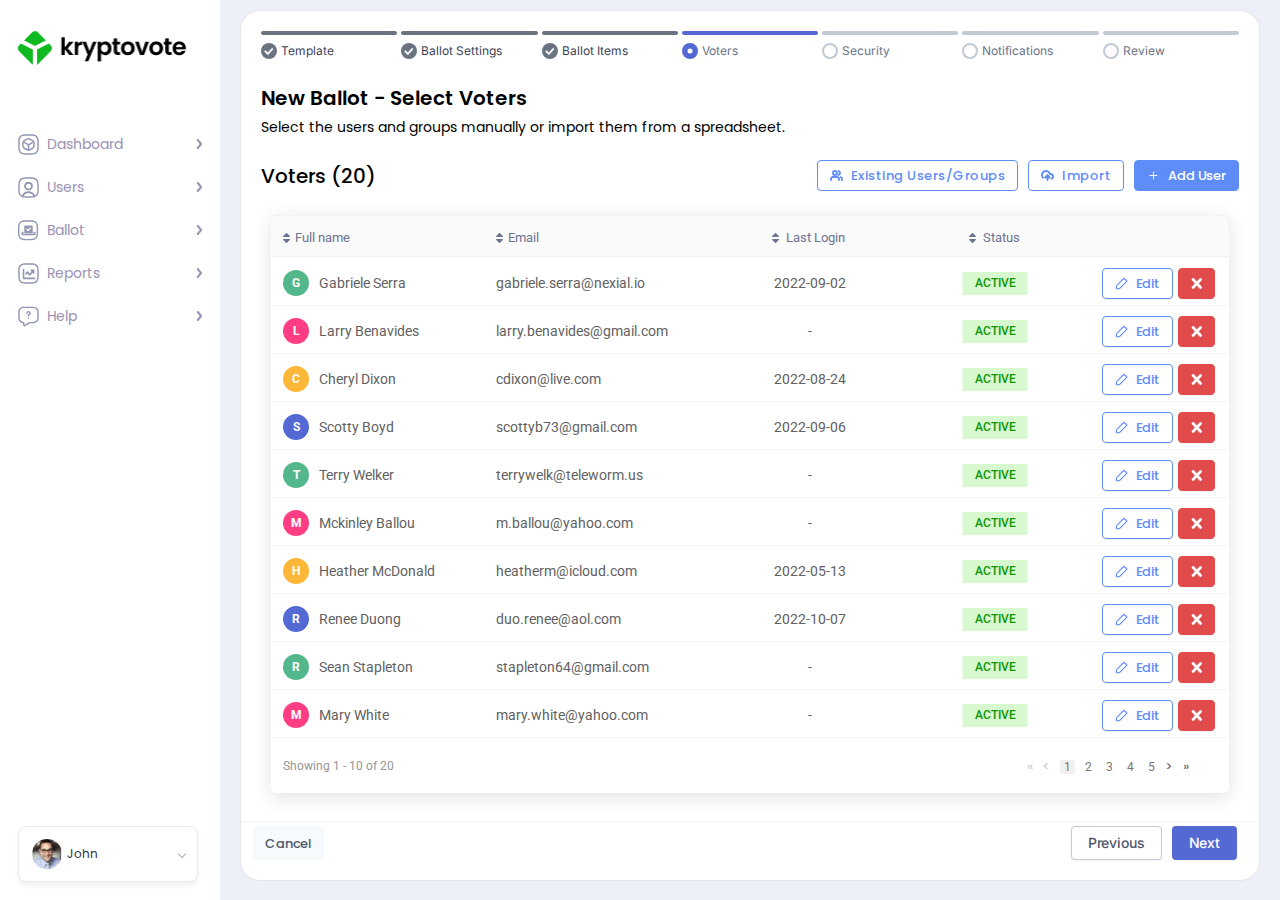
==== index.html @ 5b9fffb3 "3424" ====
<!DOCTYPE html>
<html lang="en">
  <head>
    <meta charset="UTF-8" />
    <meta http-equiv="X-UA-Compatible" content="IE=edge" />
    <meta name="viewport" content="width=device-width, initial-scale=1.0" />
    <link rel="preconnect" href="https://fonts.googleapis.com">
    <link rel="preconnect" href="https://fonts.gstatic.com" crossorigin>
    <link href="https://fonts.googleapis.com/css2?family=Inter:wght@300;400;500;600&family=Montserrat:wght@400;500&family=Poppins:wght@300;400;500;600&family=Roboto:wght@400;500;700&display=swap" rel="stylesheet">
    <link rel="stylesheet" href="css/main.css" />
    <title>Home</title>
  </head>
  <body>
    <main>
    <!-- header start
    =========================================== -->
    <header class="header">
      <div class="header__inner">
        <div class="header__inner-logo">
          <img src="./images/logo.png" alt="">
        </div>
        <div class="burger" id="sidebarBtn">
          <span></span>
        </div>
      </div>
    </header>
    <!-- header end
    =========================================== -->
    <!-- sidebar start
    =========================================== -->
    <section class="sidebar" id="sidebar">
        <div class="sidebar__inner">
          <a href="#" class="sidebar__inner-logo">
            <img src="./images/logo.png" alt="">
          </a>
          <ul>
            <li>
              <a href="#" class="sidebar__inner-link">
                <span class="sidebar__inner-link-icon">
                  <img src="./images/sidebar/dashboard.svg" alt="">
                </span>
                Dashboard
                <span class="sidebar__inner-link-arrow">
                  <img src="./images/sidebar/chevron-right.svg" alt="">
                </span>
              </a>
            </li>
            <li>
              <a href="#" class="sidebar__inner-link">
                <span class="sidebar__inner-link-icon">
                  <img src="./images/sidebar/users.svg" alt="">
                </span>
                Users
                <span class="sidebar__inner-link-arrow">
                  <img src="./images/sidebar/chevron-right.svg" alt="">
                </span>
              </a>
            </li>
            <li>
              <a href="#" class="sidebar__inner-link">
                <span class="sidebar__inner-link-icon">
                  <img src="./images/sidebar/ballot.svg" alt="">
                </span>
                Ballot
                <span class="sidebar__inner-link-arrow">
                  <img src="./images/sidebar/chevron-right.svg" alt="">
                </span>
              </a>
            </li>
            <li>
              <a href="#" class="sidebar__inner-link">
                <span class="sidebar__inner-link-icon">
                  <img src="./images/sidebar/reports.svg" alt="">
                </span>
                Reports
                <span class="sidebar__inner-link-arrow">
                  <img src="./images/sidebar/chevron-right.svg" alt="">
                </span>
              </a>
            </li>
            <li>
              <a href="#" class="sidebar__inner-link">
                <span class="sidebar__inner-link-icon">
                  <img src="./images/sidebar/help.svg" alt="">
                </span>
                Help
                <span class="sidebar__inner-link-arrow">
                  <img src="./images/sidebar/chevron-right.svg" alt="">
                </span>
              </a>
            </li>
          </ul>
          <a href="#" class="sidebar__inner-user">
            <span>
              <img src="./images/sidebar/user.png" alt="">
            </span>
            John
          </a>
        </div>
      
    </section>
    <!-- sidebar end
    =========================================== -->
    <!-- intro start
    =========================================== -->
    <section class="intro">
      <div class="intro__inner">
        <div class="intro__inner-header">
          <a  href="#" class="checked">
         <span>
           <img src="images/icons/check-white.png" alt="">
         </span>
            Template
          </a>
          <a  href="#" class="checked">
            <span>
              <img src="images/icons/check-white.png" alt="">
            </span>
            Ballot Settings

          </a>
          <a  href="#" class="checked">
            <span>
              <img src="images/icons/check-white.png" alt="">
            </span>
            Ballot Items
          </a>
          <a  href="#" class="active">
            <span>
              <img src="images/icons/check-white.png" alt="">
            </span>
            Voters
          </a>
          <a href="#" > 
            <span>
              <img src="images/icons/check-white.png" alt="">
            </span>
            Security
          </a>
          <a href="#" > 
            <span>
              <img src="images/icons/check-white.png" alt="">
            </span>
            Notifications
          </a>
          <a href="#">  
            <span>
              <img src="images/icons/check-white.png" alt="">
            </span>
            Review
          </a>
        </div>
        <div class="intro__inner-info">
          <h2>
            New Ballot - Select Voters
          </h2>
          <p>
            Select the users and groups manually or import them from a spreadsheet.
          </p>
        </div>
        <div class="list">
          <div class="list__tools">
            <h2>
              Voters (20)
            </h2>
            <div class="list__tools-buttons">
              <button class="button secondary" id="selectBtn">
                <svg>
                  <use xlink:href="#users"></use>
                </svg>
                Existing Users/Groups
              </button>
              <button class="button secondary" id="importBtn">
                <svg>
                  <use xlink:href="#cloud"></use>
                </svg>
                Import
              </button>
              <button class="button primary" id="addBtn">
                <svg>
                  <use xlink:href="#plus"></use>
                </svg>
                Add User
              </button>
            </div>
          </div>
          <div class="list__table">
            <table>
              <thead>
                <th>
                  <h5>
                    <span>
                      <img src="images/icons/chevron-top.png" alt="">
                      <img src="images/icons/chevron-bottom.png" alt="">
                    </span>
                    Full name
                  </h5>
                </th>
                <th>
                  <h5>
                    <span>
                      <img src="images/icons/chevron-top.png" alt="">
                      <img src="images/icons/chevron-bottom.png" alt="">
                    </span>
                    Email
                  </h5>
                </th>
                <th>
                  <h5 class="center">
                    <span>
                      <img src="images/icons/chevron-top.png" alt="">
                      <img src="images/icons/chevron-bottom.png" alt="">
                    </span>
                    Last Login
                  </h5>
                </th>
                <th>
                  <h5 class="center">
                    <span>
                      <img src="images/icons/chevron-top.png" alt="">
                      <img src="images/icons/chevron-bottom.png" alt="">
                    </span>
                    Status
                  </h5>
                </th>
                <th>
                </th>
              </thead>
              <tbody>
                <tr>
                  <td>
                    <h5>
                      <p>
                        <span>
                          G
                        </span>
                      </p>
                      Gabriele Serra
                      </h4>
                  </td>
                  <td>
                    <a href="#">gabriele.serra@nexial.io</a>
                  </td>
                  <td class="center">
                    2022-09-02
                  </td>
                  <td class="center">
                    <h6>
                      <span>
                        ACTIVE
                      </span>
                    </h6>
                  </td>
                  <td>
                    <div class="button__row">
                      <button class="button secondary">
                        <svg>
                          <use xlink:href="#edit"></use>
                        </svg>
                        Edit
                      </button>
                      <button class="button close">
                        <svg>
                          <use xlink:href="#delete"></use>
                        </svg>
                      </button>
                    </div>
                  </td>
                </tr>
                <tr>
                  <td>
                    <h5>
                      <p class="red">
                        <span>
                          L
                        </span>
                      </p>
                      Larry Benavides
                      </h4>
                  </td>
                  <td>
                    <a href="#">larry.benavides@gmail.com</a>
                  </td>
                  <td class="center">
                    -
                  </td>
                  <td class="center">
                    <h6>
                      <span>
                        ACTIVE
                      </span>
                    </h6>
                  </td>
                  <td>
                    <div class="button__row">
                      <button class="button secondary">
                        <svg>
                          <use xlink:href="#edit"></use>
                        </svg>
                        Edit
                      </button>
                      <button class="button close">
                        <svg>
                          <use xlink:href="#delete"></use>
                        </svg>
                      </button>
                    </div>
                  </td>
                </tr>
                <tr>
                  <td>
                    <h5>
                      <p class="yellow">
                        <span>
                          C
                        </span>
                      </p>
                      Cheryl Dixon
                      </h4>
                  </td>
                  <td>
                    <a href="#">cdixon@live.com</a>
                  </td>
                  <td class="center">
                    2022-08-24
                  </td>
                  <td class="center">
                    <h6>
                      <span>
                        ACTIVE
                      </span>
                    </h6>
                  </td>
                  <td>
                    <div class="button__row">
                      <button class="button secondary">
                        <svg>
                          <use xlink:href="#edit"></use>
                        </svg>
                        Edit
                      </button>
                      <button class="button close">
                        <svg>
                          <use xlink:href="#delete"></use>
                        </svg>
                      </button>
                    </div>
                  </td>
                </tr>
                <tr>
                  <td>
                    <h5>
                      <p class="blue">
                        <span>
                          S
                        </span>
                      </p>
                      Scotty Boyd
                      </h4>
                  </td>
                  <td>
                    <a href="#">scottyb73@gmail.com</a>
                  </td>
                  <td class="center">
                    2022-09-06
                  </td>
                  <td class="center">
                    <h6>
                      <span>
                        ACTIVE
                      </span>
                    </h6>
                  </td>
                  <td>
                    <div class="button__row">
                      <button class="button secondary">
                        <svg>
                          <use xlink:href="#edit"></use>
                        </svg>
                        Edit
                      </button>
                      <button class="button close">
                        <svg>
                          <use xlink:href="#delete"></use>
                        </svg>
                      </button>
                    </div>
                  </td>
                </tr>
                <tr>
                  <td>
                    <h5>
                      <p class="green">
                        <span>
                          T
                        </span>
                      </p>
                      Terry Welker
                      </h4>
                  </td>
                  <td>
                    <a href="#">terrywelk@teleworm.us</a>
                  </td>
                  <td class="center">
                    -
                  </td>
                  <td class="center">
                    <h6>
                      <span>
                        ACTIVE
                      </span>
                    </h6>
                  </td>
                  <td>
                    <div class="button__row">
                      <button class="button secondary">
                        <svg>
                          <use xlink:href="#edit"></use>
                        </svg>
                        Edit
                      </button>
                      <button class="button close">
                        <svg>
                          <use xlink:href="#delete"></use>
                        </svg>
                      </button>
                    </div>
                  </td>
                </tr>
                <tr>
                  <td>
                    <h5>
                      <p class="red">
                        <span>
                          M
                        </span>
                      </p>
                      Mckinley Ballou
                      </h4>
                  </td>
                  <td>
                    <a href="#">m.ballou@yahoo.com</a>
                  </td>
                  <td class="center">
                    -
                  </td>
                  <td class="center">
                    <h6>
                      <span>
                        ACTIVE
                      </span>
                    </h6>
                  </td>
                  <td>
                    <div class="button__row">
                      <button class="button secondary">
                        <svg>
                          <use xlink:href="#edit"></use>
                        </svg>
                        Edit
                      </button>
                      <button class="button close">
                        <svg>
                          <use xlink:href="#delete"></use>
                        </svg>
                      </button>
                    </div>
                  </td>
                </tr>
                <tr>
                  <td>
                    <h5>
                      <p class="yellow">
                        <span>
                          H
                        </span>
                      </p>
                      Heather McDonald
                      </h4>
                  </td>
                  <td>
                    <a href="#">heatherm@icloud.com</a>
                  </td>
                  <td class="center">
                    2022-05-13
                  </td>
                  <td class="center">
                    <h6>
                      <span>
                        ACTIVE
                      </span>
                    </h6>
                  </td>
                  <td>
                    <div class="button__row">
                      <button class="button secondary">
                        <svg>
                          <use xlink:href="#edit"></use>
                        </svg>
                        Edit
                      </button>
                      <button class="button close">
                        <svg>
                          <use xlink:href="#delete"></use>
                        </svg>
                      </button>
                    </div>
                  </td>
                </tr>
                <tr>
                  <td>
                    <h5>
                      <p class="blue">
                        <span>
                          R
                        </span>
                      </p>
                      Renee Duong
                      </h4>
                  </td>
                  <td>
                    <a href="#">duo.renee@aol.com</a>
                  </td>
                  <td class="center">
                    2022-10-07
                  </td>
                  <td class="center">
                    <h6>
                      <span>
                        ACTIVE
                      </span>
                    </h6>
                  </td>
                  <td>
                    <div class="button__row">
                      <button class="button secondary">
                        <svg>
                          <use xlink:href="#edit"></use>
                        </svg>
                        Edit
                      </button>
                      <button class="button close">
                        <svg>
                          <use xlink:href="#delete"></use>
                        </svg>
                      </button>
                    </div>
                  </td>
                </tr>
                <tr>
                  <td>
                    <h5>
                      <p class="green">
                        <span>
                          R
                        </span>
                      </p>
                      Sean Stapleton
                      </h4>
                  </td>
                  <td>
                    <a href="#">stapleton64@gmail.com</a>
                  </td>
                  <td class="center">
                    -
                  </td>
                  <td class="center">
                    <h6>
                      <span>
                        ACTIVE
                      </span>
                    </h6>
                  </td>
                  <td>
                    <div class="button__row">
                      <button class="button secondary">
                        <svg>
                          <use xlink:href="#edit"></use>
                        </svg>
                        Edit
                      </button>
                      <button class="button close">
                        <svg>
                          <use xlink:href="#delete"></use>
                        </svg>
                      </button>
                    </div>
                  </td>
                </tr>
                <tr>
                  <td>
                    <h5>
                      <p class="red">
                        <span>
                          M
                        </span>
                      </p>
                      Mary White
                      </h4>
                  </td>
                  <td>
                    <a href="#">mary.white@yahoo.com</a>
                  </td>
                  <td class="center">
                    -
                  </td>
                  <td class="center">
                    <h6>
                      <span>
                        ACTIVE
                      </span>
                    </h6>
                  </td>
                  <td>
                    <div class="button__row">
                      <button class="button secondary">
                        <svg>
                          <use xlink:href="#edit"></use>
                        </svg>
                        Edit
                      </button>
                      <button class="button close">
                        <svg>
                          <use xlink:href="#delete"></use>
                        </svg>
                      </button>
                    </div>
                  </td>
                </tr>
                <tr>
                </tr>
              </tbody>
              <tfoot>
                <td>
                  Showing 1 - 10 of 20
                  <div class="pagination">
                    <button class="button">
                      «
                    </button>
                    <button class="button">
                      &lt
                    </button> 
                    <a href="#" class="active">
                      1
                    </a>
                    <a href="#">
                      2
                    </a>
                    <a href="#">
                      3
                    </a>
                    <a href="#">
                      4
                    </a>
                    <a href="#">
                      5
                    </a>
                    <button class="button active">
                      &gt
                    </button>
                    <button class="button active">
                      »
                    </button>
                  </div>
                </td>
              </tfoot>
            </table>
                             <!-- when no users are selected
                =========================================== -->
                <!-- <div class="voter">
                  <div class="voter__inner">
                    <div class="voter__inner-image">
                      <img src="./images/voter.png" alt="">
                    </div>
                    <div class="voter__inner-content">
                      <h1>
                        Add your first Voter
                      </h1>
                      <p class="big">
                        Create your first voter, select from existing users and groups, or import them from a CSV.
                      </p>
                    </div>
                  </div>
                </div> -->
          </div>
          
        </div>
        <div class="intro__inner-footer">
          <a href="#" class="button cancel">
            Cancel
          </a>
          <div class="button__row">
            <a href="#" class="button previous">
              Previous
            </a>
            <a href="#" class="button next">
              Next
            </a>
          </div>
        </div>
      </div>
    </section>
    <!-- intro end
    =========================================== -->
    <!-- modals start
     =========================================== -->
    <div class="addUser" id="addUser">
      <form action="" class="addUser__inner">
        <h2>
          Add User
        </h2>
        <p class="sm">
          Enter the details below to create a new User
        </p>
        <div class="input">
          <label for="name">
            First Name
          </label>
          <input type="text" id="name" placeholder="Mary White">
        </div>
        <div class="input">
          <label for="surname">
            Last Name
          </label>
          <input type="text" id="surname" placeholder="Mary White">
        </div>
        <div class="input invalid">
          <label for="email">
            Email
          </label>
          <input type="email" id="email" placeholder="Mary White">
          <p>
            The email is not valid
          </p>
        </div>
        <div class="input valid">
          <label for="phone">
            Phone Number
          </label>
          <input type="number" id="phone" placeholder="+1 234 5678901">
          <p>
            The phone number is not valid
          </p>
        </div>
        <div class="addUser__inner-check">
          <div class="checkbox">
            <input type="checkbox" id="check">
            <span>
              <img src="./images/icons/check.svg" alt="">
            </span>
          </div>
          <label for="check"> Active</label>
        </div>
        <div class="addUser__inner-buttons">
          <button type="button" class="button previous" id="addConfirm">
            Cancel
          </button>
          <button type="submit" class="button next" id="addCancel">
            Confirm
          </button>
        </div>
      </form>
    </div>
    <div class="importUser" id="importUser">
      <form action="" class="importUser__inner">
        <h2>
          Import Users from CSV
        </h2>
        <p class="sm">
          Here you can import users from a CSV. You can download the template here.
        </p>
        <h3>
          Delimiter
        </h3>
        <div class="importUser__inner-deviders">
          <label for="comma">
            <input type="radio" name="delimiter" id="comma">
            Comma  “,”
          </label>
          <label for="semicolon" class="importUser__inner-deviders-item">
            <input type="radio" name="delimiter" id="semicolon">
            Semicolon “;”
          </label>
          <label for="tab" class="importUser__inner-deviders-item">
            <input type="radio" name="delimiter" id="tab">
            Tab “    “
          </label>
        </div>
        <h3>
          File
        </h3>
        <div class="importUser__inner-file">
          <input type="text" placeholder="file">
          <input type="file">
        </div>
        <div class="importUser__inner-buttons">
          <button type="button" class="button previous" id="importConfirm">
            Cancel
          </button>
          <button type="submit" class="button next" id="importCancel">
            Confirm
          </button>
        </div>
      </form>
    </div>
    <div class="selectUser" id="selectUser">
      <form action="" class="selectUser__inner">
        <div class="selectUser__inner-wrapper">
          <div class="selectUser__inner-info">
            <h2>
              Select Users or groups
            </h2>
            <p>
              Here you can select existing users or groups to be added as voters to the ballot
            </p>
          </div>
          <div class="selectUser__inner-tab">
            <p class="active tabBtn" data-tab="#tab-1">
              Users
            </p>
            <p class="tabBtn" data-tab="#tab-2">
              Groups
            </p>
          </div>
          <div class="users active tabEvent" id="tab-1">
            <div class="list">
              <div class="list__tools">
                <h2 class="strong">
                  Users
                </h2>
                <div class="list__tools-buttons">
                  <div class="searchButton">
                    <svg>
                      <use xlink:href="#search"></use>
                    </svg>
                    <input type="text" placeholder="Search">
                  </div>
                  <div class="selectButton">
                    <svg>
                      <use xlink:href="#arrowBottom"></use>
                    </svg>
                    <p class="sm">
                      Sort by : <strong> Newest</strong>
                    </p>
                  </div>
                </div>
              </div>
              <div class="list__table">
                <table>
                  <thead>
                    <th>
                      <h5>
                        <span>
                          <img src="images/icons/chevron-top.png" alt="">
                          <img src="images/icons/chevron-bottom.png" alt="">
                        </span>
                        Full name
                      </h5>
                    </th>
                    <th>
                      <h5>
                        <span>
                          <img src="images/icons/chevron-top.png" alt="">
                          <img src="images/icons/chevron-bottom.png" alt="">
                        </span>
                        Email
                      </h5>
                    </th>
                    <th>
                      <h5 class="center">
                        <span>
                          <img src="images/icons/chevron-top.png" alt="">
                          <img src="images/icons/chevron-bottom.png" alt="">
                        </span>
                        Last Login
                      </h5>
                    </th>
                    <th>
                      <h5 class="center">
                        <span>
                          <img src="images/icons/chevron-top.png" alt="">
                          <img src="images/icons/chevron-bottom.png" alt="">
                        </span>
                        Status
                      </h5>
                    </th>
                  </thead>
                  <tbody>
                    <tr>
                      <td>
                        <div class="checkbox__wrapper">
                          <div class="checkbox table">
                            <input type="checkbox">
                            <span>
                              <img src="images/icons/tick.png" alt="">
                            </span>
                          </div>
                          <h5>
                            <p>
                              <span>
                                G
                              </span>
                            </p>
                            Gabriele Serra
                          </h5>
                        </div>
                      </td>
                      <td>
                        <a href="#">gabriele.serra@nexial.io</a>
                      </td>
                      <td class="center">
                        2022-09-02
                      </td>
                      <td class="center">
                        <h6>
                          <span>
                            ACTIVE
                          </span>
                        </h6>
                      </td>
                    </tr>
                    <tr>
                      <td>
                        <div class="checkbox__wrapper">
                          <div class="checkbox table">
                            <input type="checkbox">
                            <span>
                              <img src="images/icons/tick.png" alt="">
                            </span>
                          </div>
                          <h5>
                            <p class="red">
                              <span>
                                L
                              </span>
                            </p>
                            Larry Benavides
                          </h5>
                        </div>
                      </td>
                      <td>
                        <a href="#">larry.benavides@gmail.com</a>
                      </td>
                      <td class="center">
                        -
                      </td>
                      <td class="center">
                        <h6>
                          <span>
                            ACTIVE
                          </span>
                        </h6>
                      </td>
                    </tr>
                    <tr>
                      <td>
                        <div class="checkbox__wrapper">
                          <div class="checkbox table">
                            <input type="checkbox">
                            <span>
                              <img src="images/icons/tick.png" alt="">
                            </span>
                          </div>
                          <h5>
                            <p class="yellow">
                              <span>
                                C
                              </span>
                            </p>
                            Cheryl Dixon
                          </h5>
                        </div>
                      </td>
                      <td>
                        <a href="#">cdixon@live.com</a>
                      </td>
                      <td class="center">
                        2022-08-24
                      </td>
                      <td class="center">
                        <h6>
                          <span>
                            ACTIVE
                          </span>
                        </h6>
                      </td>
                    </tr>
                    <tr>
                      <td>
                        <div class="checkbox__wrapper">
                          <div class="checkbox table">
                            <input type="checkbox">
                            <span>
                              <img src="images/icons/tick.png" alt="">
                            </span>
                          </div>
                          <h5>
                            <p class="blue">
                              <span>
                                S
                              </span>
                            </p>
                            Scotty Boyd
                          </h5>
                        </div>
                      </td>
                      <td>
                        <a href="#">scottyb73@gmail.com</a>
                      </td>
                      <td class="center">
                        2022-09-06
                      </td>
                      <td class="center">
                        <h6>
                          <span>
                            ACTIVE
                          </span>
                        </h6>
                      </td>
                    </tr>
                    <tr>
                      <td>
                        <div class="checkbox__wrapper">
                          <div class="checkbox table">
                            <input type="checkbox">
                            <span>
                              <img src="images/icons/tick.png" alt="">
                            </span>
                          </div>
                          <h5>
                            <p class="green">
                              <span>
                                T
                              </span>
                            </p>
                            Terry Welker
                          </h5>
                        </div>
                      </td>
                      <td>
                        <a href="#">terrywelk@teleworm.us</a>
                      </td>
                      <td class="center">
                        -
                      </td>
                      <td class="center">
                        <h6>
                          <span>
                            ACTIVE
                          </span>
                        </h6>
                      </td>
                    </tr>
                    <tr>
                      <td>
                        <div class="checkbox__wrapper">
                          <div class="checkbox table">
                            <input type="checkbox">
                            <span>
                              <img src="images/icons/tick.png" alt="">
                            </span>
                          </div>
                          <h5>
                            <p class="red">
                              <span>
                                M
                              </span>
                            </p>
                            Mckinley Ballou
                          </h5>
                        </div>
                      </td>
                      <td>
                        <a href="#">m.ballou@yahoo.com</a>
                      </td>
                      <td class="center">
                        -
                      </td>
                      <td class="center">
                        <h6>
                          <span>
                            ACTIVE
                          </span>
                        </h6>
                      </td>
                    </tr>
                    <tr>
                      <td>
                        <div class="checkbox__wrapper">
                          <div class="checkbox table">
                            <input type="checkbox">
                            <span>
                              <img src="images/icons/tick.png" alt="">
                            </span>
                          </div>
                          <h5>
                            <p class="yellow">
                              <span>
                                H
                              </span>
                            </p>
                            Heather McDonald
                          </h5>
                        </div>
                      </td>
                      <td>
                        <a href="#">heatherm@icloud.com</a>
                      </td>
                      <td class="center">
                        2022-05-13
                      </td>
                      <td class="center">
                        <h6>
                          <span>
                            ACTIVE
                          </span>
                        </h6>
                      </td>
                    </tr>
                    <tr>
                      <td>
                        <div class="checkbox__wrapper">
                          <div class="checkbox table">
                            <input type="checkbox">
                            <span>
                              <img src="images/icons/tick.png" alt="">
                            </span>
                          </div>
                          <h5>
                            <p class="blue">
                              <span>
                                R
                              </span>
                            </p>
                            Renee Duong
                          </h5>
                        </div>
                      </td>
                      <td>
                        <a href="#">duo.renee@aol.com</a>
                      </td>
                      <td class="center">
                        2022-10-07
                      </td>
                      <td class="center">
                        <h6>
                          <span>
                            ACTIVE
                          </span>
                        </h6>
                      </td>
                    </tr>
                    <tr>
                      <td>
                        <div class="checkbox__wrapper">
                          <div class="checkbox table">
                            <input type="checkbox">
                            <span>
                              <img src=" images/icons/tick.png" alt="">
                            </span>
                          </div>
                          <h5>
                            <p class="green">
                              <span>
                                R
                              </span>
                            </p>
                            Sean Stapleton
                          </h5>
                        </div>
                      </td>
                      <td>
                        <a href="#">stapleton64@gmail.com</a>
                      </td>
                      <td class="center">
                        -
                      </td>
                      <td class="center">
                        <h6>
                          <span>
                            ACTIVE
                          </span>
                        </h6>
                      </td>
                    </tr>
                    <tr>
                      <td>
                        <div class="checkbox__wrapper">
                          <div class="checkbox table">
                            <input type="checkbox">
                            <span>
                              <img src="images/icons/tick.png" alt="">
                            </span>
                          </div>
                          <h5>
                            <p class="red">
                              <span>
                                M
                              </span>
                            </p>
                            Mary White
                          </h5>
                        </div>
                      </td>
                      <td>
                        <a href="#">mary.white@yahoo.com</a>
                      </td>
                      <td class="center">
                        -
                      </td>
                      <td class="center">
                        <h6>
                          <span>
                            ACTIVE
                          </span>
                        </h6>
                      </td>
                    </tr>
                  </tbody>
                  <tfoot>
                    <td>
                      Showing 1 - 10 of 20
                      <div class="pagination">
                        <button class="button">
                          «
                        </button>
                        <button class="button">
                          &lt 
                        </button> 
                        <a href="#" class="active">
                          1
                        </a>
                        <a href="#">
                          2
                        </a>
                        <a href="#">
                          3
                        </a>
                        <a href="#">
                          4
                        </a>
                        <a href="#">
                          5
                        </a>
                        <button class="button active">
                          &gt
                        </button>
                        <button class="button active">
                          »
                        </button>
                      </div>
                    </td>
                  </tfoot>
                </table>
              </div>
            </div>
          </div>
          <div class="groups tabEvent" id="tab-2">
            <div class="list">
              <div class="list__tools">
                <h2 class="strong">
                  Groups
                </h2>
                <div class="list__tools-buttons">
                  <div class="searchButton">
                    <svg>
                      <use xlink:href="#search"></use>
                    </svg>
                    <input type="text" placeholder="Search">
                  </div>
                  <div class="selectButton">
                    <svg>
                      <use xlink:href="#arrowBottom"></use>
                    </svg>
                    <p class="sm">
                      Sort by : <strong> Newest</strong>
                    </p>
                  </div>
                </div>
              </div>
              <div class="list__table">
                <table>
                  <thead>
                    <th>
                      <h5>
                        <span>
                          <img src="images/icons/chevron-top.png" alt="">
                          <img src="images/icons/chevron-bottom.png" alt="">
                        </span>
                        Name
                      </h5>
                    </th>
                    <th>
                      <h5>
                        <span>
                          <img src="images/icons/chevron-top.png" alt="">
                          <img src="images/icons/chevron-bottom.png" alt="">
                        </span>
                        Description
                      </h5>
                    </th>
                    <th>
                      <h5 class="center">
                        <span>
                          <img src="images/icons/chevron-top.png" alt="">
                          <img src="images/icons/chevron-bottom.png" alt="">
                        </span>
                        Users in group
                      </h5>
                    </th>
                  </thead>
                  <tbody>
                    <tr>
                      <td>
                        <div class="checkbox__wrapper">
                          <div class="checkbox table">
                            <input type="checkbox">
                            <span>
                              <img src="images/icons/tick.png" alt="">
                            </span>
                          </div>
                          <h5>
                            Hr
                          </h5>
                        </div>
                      </td>
                      <td>
                        Employees of HR Department
                      </td>
                      <td class="center">
                        <h5 class="user">
                          <svg>
                            <use xlink:href="#users"></use>
                          </svg>
                          15
                        </h5>
                      </td>
                    </tr>
                    <tr>
                      <td>
                        <div class="checkbox__wrapper">
                          <div class="checkbox table">
                            <input type="checkbox">
                            <span>
                              <img src="images/icons/tick.png" alt="">
                            </span>
                          </div>
                          <h5>
                            PT Employees
                          </h5>
                        </div>
                      </td>
                      <td>
                        All Employees hired in PT
                      </td>
                      <td class="center">
                        <h5 class="user">
                          <svg>
                            <use xlink:href="#users"></use>
                          </svg>
                          412
                        </h5>
                      </td>
                    </tr>
                    <tr>
                      <td>
                        <div class="checkbox__wrapper">
                          <div class="checkbox table">
                            <input type="checkbox">
                            <span>
                              <img src="images/icons/tick.png" alt="">
                            </span>
                          </div>
                          <h5>
                            Board Members
                          </h5>
                        </div>
                      </td>
                      <td>
                        All board members
                      </td>
                      <td class="center">
                        <h5 class="user">
                          <svg>
                            <use xlink:href="#users"></use>
                          </svg>
                          75
                        </h5>
                      </td>
                    </tr>
                    <tr>
                      <td>
                        <div class="checkbox__wrapper">
                          <div class="checkbox table">
                            <input type="checkbox">
                            <span>
                              <img src="images/icons/tick.png" alt="">
                            </span>
                          </div>
                          <h5>
                            Security
                          </h5>
                        </div>
                      </td>
                      <td>
                        Employees involved in security
                      </td>
                      <td class="center">
                        <h5 class="user">
                          <svg>
                            <use xlink:href="#users"></use>
                          </svg>
                          31
                        </h5>
                      </td>
                    </tr>
                    <tr>
                      <td>
                        <div class="checkbox__wrapper">
                          <div class="checkbox table">
                            <input type="checkbox">
                            <span>
                              <img src="images/icons/tick.png" alt="">
                            </span>
                          </div>
                          <h5>
                            FR Employees
                          </h5>
                        </div>
                      </td>
                      <td>
                        All Employess hired in PT
                      </td>
                      <td class="center">
                        <h5 class="user">
                          <svg>
                            <use xlink:href="#users"></use>
                          </svg>
                          325
                        </h5>
                      </td>
                    </tr>
                    <tr>
                      <td>
                        <div class="checkbox__wrapper">
                          <div class="checkbox table">
                            <input type="checkbox">
                            <span>
                              <img src="images/icons/tick.png" alt="">
                            </span>
                          </div>
                          <h5>
                            IT Employees
                          </h5>
                        </div>
                      </td>
                      <td>
                        All Employees in IT
                      </td>
                      <td class="center">
                        <h5 class="user">
                          <svg>
                            <use xlink:href="#users"></use>
                          </svg>
                          154
                        </h5>
                      </td>
                    </tr>
                    <tr>
                      <td>
                        <div class="checkbox__wrapper">
                          <div class="checkbox table">
                            <input type="checkbox">
                            <span>
                              <img src="images/icons/tick.png" alt="">
                            </span>
                          </div>
                          <h5>
                            Tech
                          </h5>
                        </div>
                      </td>
                      <td>
                        Tech employees
                      </td>
                      <td class="center">
                        <h5 class="user">
                          <svg>
                            <use xlink:href="#users"></use>
                          </svg>
                          91
                        </h5>
                      </td>
                    </tr>
                    <tr>
                      <td>
                        <div class="checkbox__wrapper">
                          <div class="checkbox table">
                            <input type="checkbox">
                            <span>
                              <img src="images/icons/tick.png" alt="">
                            </span>
                          </div>
                          <h5>
                            Sales
                          </h5>
                        </div>
                      </td>
                      <td>
                        Sales Employees
                      </td>
                      <td class="center">
                        <h5 class="user">
                          <svg>
                            <use xlink:href="#users"></use>
                          </svg>
                          32
                        </h5>
                      </td>
                    </tr>
                    <tr>
                      <td>
                        <div class="checkbox__wrapper">
                          <div class="checkbox table">
                            <input type="checkbox">
                            <span>
                              <img src="images/icons/tick.png" alt="">
                            </span>
                          </div>
                          <h5>
                            Marketing
                          </h5>
                        </div>
                      </td>
                      <td>
                        Marketing Employees
                      </td>
                      <td class="center">
                        <h5 class="user">
                          <svg>
                            <use xlink:href="#users"></use>
                          </svg>
                          15
                        </h5>
                      </td>
                    </tr>
                    <tr>
                      <td>
                        <div class="checkbox__wrapper">
                          <div class="checkbox table">
                            <input type="checkbox">
                            <span>
                              <img src="images/icons/tick.png" alt="">
                            </span>
                          </div>
                          <h5>
                            Operations
                          </h5>
                        </div>
                      </td>
                      <td>
                        Operations Employees
                      </td>
                      <td class="center">
                        <h5 class="user empty">
                          <svg>
                            <use xlink:href="#users"></use>
                          </svg>
                          0
                        </h5>
                      </td>
                    </tr>
                  </tbody>
                  <tfoot>
                    <td>
                      Showing 1 - 10 of 20
                      <div class="pagination">
                        <button class="button">
                          «
                        </button>
                        <button class="button">
                          &lt 
                        </button> 
                        <a href="#" class="active">
                          1
                        </a>
                        <a href="#">
                          2
                        </a>
                        <a href="#">
                          3
                        </a>
                        <a href="#">
                          4
                        </a>
                        <a href="#">
                          5
                        </a>
                        <button class="button active">
                          &gt
                        </button>
                        <button class="button active">
                          »
                        </button>
                      </div>
                    </td>
                  </tfoot>
                </table>
              </div>
           
            </div>
  
          </div>
          <div class="button__row">
            <button class="button previous" id="selectCancel">
              Cancel
            </button>
            <button class="button next" id="selectConfirm">
              Confirm
            </button>
          </div>
        </div>
      </form>
    </div>
  
    <!-- modals end
     =========================================== -->
    <!-- Sprites
    =========================================== -->
        <!-- <svg>
      <use xlink:href="#voice"></use>
    </svg> -->
    <svg style="display: none">
      <symbol id="check" viewBox="0 0 16 16">
        <g>
          <path
            d="M15.75 8C15.75 12.2802 12.2802 15.75 8 15.75C3.71978 15.75 0.25 12.2802 0.25 8C0.25 3.71978 3.71978 0.25 8 0.25C12.2802 0.25 15.75 3.71978 15.75 8ZM7.10356 12.1036L12.8536 6.35356C13.0488 6.15831 13.0488 5.84172 12.8536 5.64647L12.1465 4.93937C11.9512 4.74409 11.6346 4.74409 11.4393 4.93937L6.75 9.62869L4.56066 7.43934C4.36541 7.24409 4.04881 7.24409 3.85353 7.43934L3.14644 8.14644C2.95119 8.34169 2.95119 8.65828 3.14644 8.85353L6.39644 12.1035C6.59172 12.2988 6.90828 12.2988 7.10356 12.1036Z" />
        </g>
      </symbol>
      <symbol id="users" viewBox="0 0 13 14">
        <g>
          <path
            d="M12.4583 11.8749V10.7916C12.458 10.3115 12.2982 9.84515 12.0041 9.46573C11.7099 9.08632 11.2981 8.81533 10.8333 8.69531"
           stroke-linecap="round" stroke-linejoin="round" />
          <path
            d="M9.20835 11.875V10.7917C9.20835 10.217 8.98008 9.66593 8.57375 9.2596C8.16742 8.85327 7.61632 8.625 7.04169 8.625H2.70835C2.13372 8.625 1.58262 8.85327 1.17629 9.2596C0.76996 9.66593 0.541687 10.217 0.541687 10.7917V11.875"
           stroke-linecap="round" stroke-linejoin="round" />
          <path
            d="M8.66669 2.19531C9.13274 2.31464 9.54583 2.58569 9.84082 2.96573C10.1358 3.34577 10.2959 3.81318 10.2959 4.29427C10.2959 4.77536 10.1358 5.24277 9.84082 5.62281C9.54583 6.00285 9.13274 6.2739 8.66669 6.39323"
           stroke-linecap="round" stroke-linejoin="round" />
          <path
            d="M4.87498 6.45833C6.0716 6.45833 7.04165 5.48828 7.04165 4.29167C7.04165 3.09505 6.0716 2.125 4.87498 2.125C3.67836 2.125 2.70831 3.09505 2.70831 4.29167C2.70831 5.48828 3.67836 6.45833 4.87498 6.45833Z"
           stroke-linecap="round" stroke-linejoin="round" />
        </g>
      </symbol>
      <symbol id="cloud" viewBox="0 0 13 14">
        <g>
          <path d="M8.66668 9.16667L6.50001 7L4.33334 9.16667" stroke-width="2" stroke-linecap="round"
            stroke-linejoin="round" />
          <path d="M6.5 7V11.875" stroke-width="2" stroke-linecap="round" stroke-linejoin="round" />
          <path
            d="M11.0446 10.4611C11.5729 10.1731 11.9903 9.71737 12.2308 9.16581C12.4713 8.61425 12.5213 7.99831 12.3729 7.41518C12.2245 6.83205 11.8861 6.31496 11.4111 5.94551C10.9362 5.57605 10.3517 5.37529 9.75001 5.37489H9.06751C8.90356 4.74073 8.59797 4.15199 8.17373 3.65293C7.74949 3.15387 7.21763 2.75748 6.61815 2.49355C6.01866 2.22963 5.36714 2.10504 4.71257 2.12916C4.058 2.15328 3.41742 2.32547 2.83898 2.63279C2.26054 2.94011 1.75929 3.37457 1.37293 3.9035C0.986564 4.43242 0.725133 5.04205 0.60829 5.68656C0.491447 6.33107 0.522233 6.99368 0.698333 7.62457C0.874433 8.25547 1.19127 8.83823 1.62501 9.32906"
            stroke-width="2" stroke-linecap="round" stroke-linejoin="round" />
          <path d="M8.66668 9.16667L6.50001 7L4.33334 9.16667" stroke-width="2" stroke-linecap="round"
            stroke-linejoin="round" />
        </g>
      </symbol>
      <symbol id="plus" viewBox="0 0 13 14">
        <g>
          <path fill-rule="evenodd" clip-rule="evenodd"
            d="M6.50001 2.66675C6.79916 2.66675 7.04168 2.90926 7.04168 3.20841V10.7917C7.04168 11.0909 6.79916 11.3334 6.50001 11.3334C6.20086 11.3334 5.95834 11.0909 5.95834 10.7917V3.20841C5.95834 2.90926 6.20086 2.66675 6.50001 2.66675Z" />
          <path fill-rule="evenodd" clip-rule="evenodd"
            d="M2.16666 6.99992C2.16666 6.70076 2.40917 6.45825 2.70832 6.45825H10.2917C10.5908 6.45825 10.8333 6.70076 10.8333 6.99992C10.8333 7.29907 10.5908 7.54158 10.2917 7.54158H2.70832C2.40917 7.54158 2.16666 7.29907 2.16666 6.99992Z" />
        </g>
      </symbol>
      <symbol id="edit" viewBox="0 0 12 11">
        <g>
          <path fill-rule="evenodd" clip-rule="evenodd"
            d="M7.93982 0.241902C8.15135 0.0303684 8.49432 0.0303684 8.70585 0.241902L11.4142 2.95024C11.6257 3.16177 11.6257 3.50473 11.4142 3.71627L4.37252 10.7579C4.27094 10.8595 4.13316 10.9166 3.9895 10.9166H1.28117C0.982014 10.9166 0.739502 10.6741 0.739502 10.3749V7.66659C0.739502 7.52293 0.79657 7.38515 0.898152 7.28357L7.93982 0.241902ZM1.82284 7.89095V9.83325H3.76514L10.2651 3.33325L8.32284 1.39095L1.82284 7.89095Z" />
        </g>
      </symbol>
      <symbol id="delete" viewBox="0 0 11 11">
        <g>
          <path
            d="M7.78874 5.5L10.7294 2.37281C11.0903 1.98906 11.0903 1.36687 10.7294 0.982812L10.0759 0.287813C9.715 -0.0959375 9.12992 -0.0959375 8.76877 0.287813L5.8281 3.415L2.88744 0.287813C2.52658 -0.0959375 1.9415 -0.0959375 1.58035 0.287813L0.926804 0.982812C0.565943 1.36656 0.565943 1.98875 0.926804 2.37281L3.86747 5.5L0.926804 8.62719C0.565943 9.01094 0.565943 9.63312 0.926804 10.0172L1.58035 10.7122C1.94121 11.0959 2.52658 11.0959 2.88744 10.7122L5.8281 7.585L8.76877 10.7122C9.12963 11.0959 9.715 11.0959 10.0759 10.7122L10.7294 10.0172C11.0903 9.63344 11.0903 9.01125 10.7294 8.62719L7.78874 5.5Z" />
        </g>
      </symbol>
      <symbol id="search" viewBox="0 0 27 24">
        <g>
          <path
            d="M12.2176 19C16.9102 19 20.7142 15.4183 20.7142 11C20.7142 6.58172 16.9102 3 12.2176 3C7.52507 3 3.72101 6.58172 3.72101 11C3.72101 15.4183 7.52507 19 12.2176 19Z"
            stroke="#7E7E7E" stroke-width="2" stroke-linecap="round" stroke-linejoin="round" />
          <path d="M22.8384 21L18.2184 16.65" stroke="#7E7E7E" stroke-width="2" stroke-linecap="round"
            stroke-linejoin="round" />
        </g>
      </symbol>
      <symbol id="arrowBottom" viewBox="0 0 12 6">
        <g>
          <path d="M0.916748 0.75L5.69609 5.25L10.4754 0.75" stroke="#3D3C42" stroke-width="1.5" stroke-linecap="round"
            stroke-linejoin="round" />
        </g>
      </symbol>
    </svg>
    <!-- js
    =========================================== -->
    <script src="./js/main.js"></script>
  </body>
</html>
---- css/main.css ----
html, body {
  scroll-behavior: smooth;
}

*,
*::before,
*::after {
  margin: 0;
  padding: 0;
  border: none;
  outline: none;
  -webkit-box-sizing: border-box;
          box-sizing: border-box;
}

button {
  outline: none;
}

button:focus {
  outline: none;
}

input::-webkit-outer-spin-button,
input::-webkit-inner-spin-button {
  -webkit-appearance: none;
  margin: 0;
}

/* width */
::-webkit-scrollbar {
  width: 8px;
}

/* Track */
::-webkit-scrollbar-track {
  background: #fff;
}

/* Handle */
::-webkit-scrollbar-thumb {
  background: rgba(0, 0, 0, 0.2);
  border-radius: 10px;
}

/* Handle on hover */
::-webkit-scrollbar-thumb:hover {
  background: rgba(0, 0, 0, 0.3);
}

/*** 
====================================================================
Global Settings
====================================================================
   ***/
body {
  font-family: "Roboto", sans-serif;
  font-size: 14px;
  color: #616161;
  line-height: 17px;
  font-weight: 400;
  background: #EDF0F9;
}
body.active {
  overflow: hidden;
}

a {
  text-decoration: none;
  opacity: 1;
  color: #fff;
  -webkit-transition: 0.3s ease;
  transition: 0.3s ease;
  cursor: pointer;
}
a:hover {
  opacity: 0.88;
}

ul li {
  list-style: none;
}

.auto__container {
  position: relative;
  margin: 0 auto;
  padding: 0 40px;
}

::-webkit-scrollbar {
  display: none;
}

h1 {
  font-size: 24px;
  line-height: 26px;
  font-weight: 600;
  font-family: "Inter", sans-serif;
  color: #3D3D3D;
}

h2 {
  font-size: 20px;
  line-height: 22px;
  font-weight: 600;
  font-family: "Poppins", sans-serif;
  color: #000;
}

h3 {
  font-size: 16px;
  line-height: 18px;
  font-weight: 500;
  font-family: "Poppins", sans-serif;
  color: #000;
}

p.sm {
  font-size: 12px;
  line-height: 16px;
  font-weight: 300;
}
p.big {
  font-size: 16px;
  line-height: 21px;
  font-weight: 300;
}

main {
  overflow: hidden;
  position: relative;
  margin: 0 auto;
  min-height: 100vh;
}

.button {
  display: -webkit-box;
  display: -ms-flexbox;
  display: flex;
  -webkit-box-pack: center;
      -ms-flex-pack: center;
          justify-content: center;
  -webkit-box-align: center;
      -ms-flex-align: center;
          align-items: center;
  padding: 5px 12px;
  font-size: 13px;
  line-height: 19px;
  font-weight: 500;
  letter-spacing: -0.01em;
  cursor: pointer;
  -webkit-transition: 0.3s ease;
  transition: 0.3s ease;
  font-family: "Poppins", sans-serif;
  border-radius: 4px;
}
.button:hover {
  opacity: 0.8;
}
.button__row {
  display: -webkit-box;
  display: -ms-flexbox;
  display: flex;
  -webkit-box-pack: end;
      -ms-flex-pack: end;
          justify-content: flex-end;
}
.button__row .button {
  margin-right: 8px;
  -webkit-box-shadow: 0px 1px 2px rgba(55, 65, 81, 0.08);
          box-shadow: 0px 1px 2px rgba(55, 65, 81, 0.08);
}
.button__row .button:last-child {
  margin: 0;
}
.button.primary {
  background-color: #5f8df8;
  color: #fff;
  border: 1px solid #5f8df8;
}
.button.primary svg {
  fill: #fff;
}
.button.primary:hover {
  background-color: #fff;
  color: #5f8df8;
  opacity: 1;
}
.button.primary:hover svg {
  fill: #5f8df8;
}
.button.secondary {
  background-color: #fff;
  color: #5f8df8;
  border: 1px solid #5f8df8;
}
.button.secondary svg {
  fill: #5f8df8;
}
.button.secondary:hover {
  background-color: #5f8df8;
  color: #fff;
  opacity: 1;
}
.button.secondary:hover svg {
  fill: #fff;
}
.button.close {
  padding: 9px 12px;
  background-color: #e14b4b;
  border: 1px solid #e14b4b;
}
.button.close svg {
  width: 11px;
  height: 11px;
  fill: #fff;
  margin: 0;
}
.button.close:hover {
  background-color: #fff;
  opacity: 1;
}
.button.close:hover svg {
  fill: #e14b4b;
}
.button.previous {
  padding: 6px 16px;
  font-size: 14px;
  line-height: 20px;
  font-family: "Inter", sans-serif;
  border: 1px solid #C1C9D2;
  border-radius: 4px;
  color: #4F566B;
  background-color: #fff;
}
.button.next {
  padding: 6px 16px;
  font-size: 14px;
  line-height: 20px;
  font-family: "Inter", sans-serif;
  border: 1px solid transparent;
  border-radius: 4px;
  color: #fff;
  background-color: #5469D4;
}
.button svg {
  width: 13px;
  height: 13px;
  margin-right: 8px;
}

.input {
  max-width: 340px;
  -webkit-transition: 0.2s ease;
  transition: 0.2s ease;
  font-family: "Inter", sans-serif;
}
.input.valid input {
  border: 1px solid #59DDAA;
}
.input.invalid input {
  border: 1px solid #FFAEB5;
}
.input.invalid p {
  display: block;
}
.input label {
  display: inline-block;
  font-size: 16px;
  line-height: 24px;
  color: #191B23;
  margin-bottom: 8px;
}
.input input {
  display: block;
  width: 100%;
  border: 1px solid #C4C7CF;
  border-radius: 6px;
  font-size: 16px;
  line-height: 24px;
  color: #000;
  padding: 8px 12px;
  -webkit-transition: 0.2s ease;
  transition: 0.2s ease;
  font-family: "Inter", sans-serif;
}
.input input::-webkit-input-placeholder {
  color: #A9ABB6;
}
.input input::-moz-placeholder {
  color: #A9ABB6;
}
.input input:-ms-input-placeholder {
  color: #A9ABB6;
}
.input input::-ms-input-placeholder {
  color: #A9ABB6;
}
.input input::placeholder {
  color: #A9ABB6;
}
.input p {
  display: none;
  font-size: 13px;
  line-height: 20px;
  color: #B43E3E;
  font-weight: 500;
}

.checkbox {
  width: 20px;
  height: 20px;
  position: relative;
  -webkit-transition: 0.2s ease;
  transition: 0.2s ease;
  cursor: pointer;
  margin-right: 8px;
  opacity: 0.8;
}
.checkbox.table span {
  border: 2px solid #C4C7CF;
  padding: 6px 5px;
}
.checkbox.table input:checked ~ span {
  background-color: #008FF8;
  border-color: #008FF8;
}
.checkbox.table input:checked ~ span img {
  opacity: 1;
}
.checkbox:hover {
  opacity: 1;
}
.checkbox input {
  position: absolute;
  top: 0;
  left: 0;
  width: 100%;
  height: 100%;
  opacity: 0;
  cursor: pointer;
  z-index: 3;
}
.checkbox input:checked ~ span {
  background-color: #5f8df8;
}
.checkbox input:checked ~ span img {
  opacity: 1;
}
.checkbox span {
  display: -webkit-box;
  display: -ms-flexbox;
  display: flex;
  -webkit-box-pack: center;
      -ms-flex-pack: center;
          justify-content: center;
  -webkit-box-align: center;
      -ms-flex-align: center;
          align-items: center;
  width: 100%;
  height: 100%;
  -webkit-transition: 0.2s ease;
  transition: 0.2s ease;
  border-radius: 4px;
  border: 2px solid #5f8df8;
  background-color: transparent;
  padding: 1px;
}
.checkbox span img {
  width: 100%;
  height: 100%;
  opacity: 0;
  -webkit-transition: 0.2s ease;
  transition: 0.2s ease;
}

.voter {
  margin: 25px auto;
  width: 100%;
  max-width: 620px;
  padding-right: 20px;
}
.voter__inner {
  display: -webkit-box;
  display: -ms-flexbox;
  display: flex;
  -webkit-box-align: center;
      -ms-flex-align: center;
          align-items: center;
  -webkit-box-shadow: 0px 4px 10px 0px #C5C5C540;
          box-shadow: 0px 4px 10px 0px #C5C5C540;
  border: 1px solid #DEDEDE;
  padding: 10px 20px;
  border-radius: 10px;
  background-color: #fff;
}
.voter__inner-image {
  display: -webkit-box;
  display: -ms-flexbox;
  display: flex;
  -webkit-box-pack: center;
      -ms-flex-pack: center;
          justify-content: center;
  -webkit-box-align: center;
      -ms-flex-align: center;
          align-items: center;
  margin-right: 10px;
  width: 30%;
  max-width: 160px;
}
.voter__inner-image img {
  width: 100%;
}
.voter__inner-content {
  width: 70%;
  max-width: 390px;
}
.voter__inner h1 {
  margin-bottom: 10px;
}

.list__tools {
  display: -webkit-box;
  display: -ms-flexbox;
  display: flex;
  -webkit-box-pack: justify;
      -ms-flex-pack: justify;
          justify-content: space-between;
  -webkit-box-align: center;
      -ms-flex-align: center;
          align-items: center;
  margin-bottom: 10px;
}
.list__tools h2 {
  font-size: 20px;
  line-height: 20px;
  font-weight: 500;
  color: #000;
  font-family: "Poppins", sans-serif;
  font-weight: 500;
}
.list__tools h2.strong {
  font-weight: 600;
}
.list__tools-buttons {
  display: -webkit-box;
  display: -ms-flexbox;
  display: flex;
  -webkit-box-pack: justify;
      -ms-flex-pack: justify;
          justify-content: space-between;
}
.list__tools-buttons .button {
  margin-right: 10px;
}
.list__tools-buttons .button:last-child {
  margin-right: unset;
}
.list__tools-buttons .button.secondary {
  letter-spacing: 0.5px;
}
.list__tools-buttons .button.secondary svg {
  fill: transparent;
  stroke: #5f8df8;
  stroke-width: 2px;
}
.list__tools-buttons .button.secondary:hover svg {
  stroke: #fff;
}
.list__tools-buttons .searchButton {
  position: relative;
  background: #f9fbff;
  border-radius: 30px;
  padding: 10px 20px 10px 41px;
  width: 229px;
  margin-right: 17px;
}
.list__tools-buttons .searchButton svg {
  width: 26px;
  height: 24px;
  fill: #fff;
  position: absolute;
  left: 8px;
  top: 50%;
  -webkit-transform: translateY(-50%);
          transform: translateY(-50%);
  cursor: pointer;
  -webkit-transition: all 0.2s ease-in-out 0s;
  transition: all 0.2s ease-in-out 0s;
  -moz-transition: all 0.2s ease-in-out 0s;
}
.list__tools-buttons .searchButton svg:hover {
  opacity: 0.8;
}
.list__tools-buttons .searchButton input {
  font-family: "Poppins", sans-serif;
  line-height: 18px;
  font-size: 12px;
  background: #f9fbff;
}
.list__tools-buttons .searchButton input::-webkit-input-placeholder {
  font-size: 12px;
  color: #B5B7C0;
}
.list__tools-buttons .searchButton input::-moz-placeholder {
  font-size: 12px;
  color: #B5B7C0;
}
.list__tools-buttons .searchButton input:-ms-input-placeholder {
  font-size: 12px;
  color: #B5B7C0;
}
.list__tools-buttons .searchButton input::-ms-input-placeholder {
  font-size: 12px;
  color: #B5B7C0;
}
.list__tools-buttons .searchButton input::placeholder {
  font-size: 12px;
  color: #B5B7C0;
}
.list__tools-buttons .selectButton {
  width: 163px;
  font-family: "Poppins", sans-serif;
  background: #f9fbff;
  border-radius: 30px;
  position: relative;
  padding: 10px 48px 10px 16px;
  cursor: pointer;
  -webkit-transition: all 0.2s ease-in-out 0s;
  transition: all 0.2s ease-in-out 0s;
  -moz-transition: all 0.2s ease-in-out 0s;
}
.list__tools-buttons .selectButton svg {
  fill: #fff;
  width: 10px;
  height: 6px;
  position: absolute;
  right: 16px;
  top: 50%;
  -webkit-transform: translateY(-50%);
          transform: translateY(-50%);
}
.list__tools-buttons .selectButton p {
  font-family: "Poppins", sans-serif;
  color: #7E7E7E;
  line-height: 18px;
}
.list__tools-buttons .selectButton p strong {
  font-weight: 600;
  color: #3d3c42;
}
.list__tools-buttons .selectButton:hover {
  opacity: 0.8;
}
.list__table {
  height: calc(100vh - 280px);
  overflow: auto;
  padding: 15px 15px 0 15px;
  margin: 0 -5px;
}

table {
  width: 100%;
  text-align: left;
  padding: 0 10px;
  position: relative;
  background-color: #fff;
  border-radius: 5px;
  min-width: 800px;
  -webkit-box-shadow: 0px 4px 20px 0px #0000001f;
          box-shadow: 0px 4px 20px 0px #0000001f;
}
table th {
  padding: 11px 0;
}
table th h5 {
  font-size: 13px;
  line-height: 14px;
  color: #6d7490;
  padding-left: 12px;
  position: relative;
  font-weight: 400;
  z-index: 2;
}
table th h5 span {
  width: 7px;
  height: 10px;
  position: absolute;
  left: 0;
  top: 48%;
  -webkit-transform: translateY(-50%);
          transform: translateY(-50%);
}
table th h5 span img {
  width: 100%;
  height: 4px;
  position: absolute;
  top: 0;
  left: 0;
  cursor: pointer;
  -webkit-transition: all 0.2s ease-in-out 0s;
  transition: all 0.2s ease-in-out 0s;
  -moz-transition: all 0.2s ease-in-out 0s;
}
table th h5 span img:hover {
  opacity: 0.8;
}
table th h5 span img:nth-child(2) {
  top: unset;
  bottom: 0;
}
table th h5.center {
  display: table;
  margin: 0 auto;
}
table thead {
  position: sticky;
  z-index: 3;
  top: -14px;
  left: 0;
}
table thead tr {
  position: relative;
}
table thead tr::after {
  content: "";
  width: calc(100% + 26px);
  height: calc(100% + 2px);
  position: absolute;
  top: -3px;
  left: -13px;
  background: #fafafb;
  border: 1px solid #f3f3f3;
  border-radius: 5px 5px 0px 0px;
}
table td {
  width: 25%;
  background: #fff;
  white-space: nowrap;
  padding: 7.5px 15px 7.5px 0;
}
table td:last-child {
  padding-right: 0;
  padding-left: 15px;
}
table td h5 {
  display: -webkit-box;
  display: -ms-flexbox;
  display: flex;
  -webkit-box-align: center;
      -ms-flex-align: center;
          align-items: center;
  font-size: 14px;
  font-weight: 400;
  line-height: 16px;
}
table td h5 p {
  margin-right: 10px;
  width: 26px;
  height: 26px;
  border-radius: 50%;
  background-color: #54b78b;
  position: relative;
}
table td h5 p span {
  font-size: 12px;
  line-height: 14px;
  font-weight: 700;
  position: relative;
  text-transform: uppercase;
  color: #fff;
  display: block;
  position: absolute;
  top: 50%;
  left: 50%;
  -webkit-transform: translate(-50%, -50%);
          transform: translate(-50%, -50%);
}
table td h5 p.blue {
  background-color: #5469d4;
}
table td h5 p.red {
  background-color: #ff3d84;
}
table td h5 p.yellow {
  background-color: #fdb738;
}
table td a {
  font-size: 14px;
  line-height: 16px;
  color: #616161;
  font-weight: 400;
}
table td .button__row {
  display: -webkit-box;
  display: -ms-flexbox;
  display: flex;
  -webkit-box-pack: end;
      -ms-flex-pack: end;
          justify-content: flex-end;
}
table td .button__row .button {
  margin-right: 5px;
}
table td .button__row .button:last-child {
  margin: unset;
}
table td .button__row .button.edit {
  background: #fff;
  border: 1px solid #5f8df8;
  border-radius: 3px;
  color: #5f8df8;
}
table td .button__row .button.edit svg {
  fill: #5f8df8;
}
table td .button__row .button.edit:hover {
  color: #fff;
  background-color: #5f8df8;
}
table td .button__row .button.edit:hover svg {
  fill: #fff;
}
table td h6 {
  color: #0c9700;
  border-radius: 4px;
  font-size: 12px;
  font-weight: 500;
  position: relative;
  padding: 3px 0;
}
table td h6 span {
  position: relative;
}
table td h6::before {
  content: "";
  width: 100%;
  max-width: 65px;
  background-color: #d8f8d0;
  height: 100%;
  left: 50%;
  top: 0;
  position: absolute;
  -webkit-transform: translateX(-50%);
          transform: translateX(-50%);
}
table td.center {
  text-align: center;
  padding: 7.5px 10px 7.5px 10px;
}
table td .checkbox__wrapper {
  display: -webkit-box;
  display: -ms-flexbox;
  display: flex;
  -webkit-box-align: center;
      -ms-flex-align: center;
          align-items: center;
}
table td .checkbox__wrapper label {
  cursor: pointer;
}
table td .checkbox__wrapper span img {
  width: 13px;
  height: 10px;
}
table tbody tr {
  position: relative;
}
table tbody tr:after {
  content: "";
  width: calc(100% + 20px);
  height: 1px;
  background-color: #f3f3f3;
  position: absolute;
  bottom: 0;
  left: -10px;
}
table tbody tr:last-child::after {
  display: none;
}
table tfoot {
  display: table-footer-group;
  position: relative;
}
table tfoot tr {
  position: relative;
}
table tfoot td {
  padding: 16px 0 16px 10px;
  color: #959595;
  font-size: 12px;
}
table tfoot td:last-child {
  padding-left: 0;
}
table tfoot td .pagination {
  display: -webkit-box;
  display: -ms-flexbox;
  display: flex;
  -webkit-box-align: center;
      -ms-flex-align: center;
          align-items: center;
  position: absolute;
  top: 50%;
  right: 28px;
  -webkit-transform: translateY(-50%);
          transform: translateY(-50%);
}
table tfoot td .pagination .button {
  padding: unset;
  background-color: unset;
  margin-right: 10px;
  color: #d0d0d0;
  line-height: 12px;
}
table tfoot td .pagination .button:last-child {
  margin-right: unset;
}
table tfoot td .pagination .button.active {
  color: #7a7373;
}
table tfoot td .pagination a {
  font-size: 12px;
  line-height: 14px;
  color: #7a7373;
  margin-right: 6px;
  border-radius: 3px;
  padding: 0 4px;
}
table tfoot td .pagination a:last-child {
  margin-right: 10px;
}
table tfoot td .pagination a.active {
  background-color: #f1efef;
}
table tfoot td .pagination a:hover {
  background-color: #f1efef;
}

@-webkit-keyframes fadeInUp {
  from {
    opacity: 0;
    -webkit-transform: translate3d(0, 15%, 0);
            transform: translate3d(0, 15%, 0);
  }
  to {
    opacity: 1;
    -webkit-transform: translate3d(0, 0, 0);
            transform: translate3d(0, 0, 0);
  }
}

@keyframes fadeInUp {
  from {
    opacity: 0;
    -webkit-transform: translate3d(0, 15%, 0);
            transform: translate3d(0, 15%, 0);
  }
  to {
    opacity: 1;
    -webkit-transform: translate3d(0, 0, 0);
            transform: translate3d(0, 0, 0);
  }
}
.header {
  position: absolute;
  display: none;
  top: 0;
  left: 0;
  width: 100%;
  z-index: 4;
  background-color: #fff;
}
.header__inner {
  padding: 10px 20px;
  display: -webkit-box;
  display: -ms-flexbox;
  display: flex;
  -webkit-box-pack: justify;
      -ms-flex-pack: justify;
          justify-content: space-between;
  -webkit-box-align: center;
      -ms-flex-align: center;
          align-items: center;
}
.header__inner-logo {
  display: -webkit-box;
  display: -ms-flexbox;
  display: flex;
  -webkit-box-pack: center;
      -ms-flex-pack: center;
          justify-content: center;
  -webkit-box-align: center;
      -ms-flex-align: center;
          align-items: center;
  width: 180px;
}
.header__inner-logo img {
  width: 100%;
}

.nav__inner {
  display: -webkit-box;
  display: -ms-flexbox;
  display: flex;
  -webkit-box-align: center;
      -ms-flex-align: center;
          align-items: center;
}

.sidebar {
  position: fixed;
  top: 0;
  left: 0;
  width: 220px;
  height: 100%;
  z-index: 5;
  font-family: "Poppins", sans-serif;
}
.sidebar__inner {
  background-color: #fff;
  padding: 18px 12px 18px 18px;
  height: 100%;
  display: -webkit-box;
  display: -ms-flexbox;
  display: flex;
  -webkit-box-orient: vertical;
  -webkit-box-direction: normal;
      -ms-flex-direction: column;
          flex-direction: column;
}
.sidebar__inner-logo {
  display: -webkit-box;
  display: -ms-flexbox;
  display: flex;
  -webkit-box-pack: center;
      -ms-flex-pack: center;
          justify-content: center;
  -webkit-box-align: center;
      -ms-flex-align: center;
          align-items: center;
  margin-bottom: 50px;
  max-width: 180px;
  padding: 12px 0;
}
.sidebar__inner-logo img {
  width: 100%;
}
.sidebar__inner-link {
  color: #9a91b3;
  display: -webkit-box;
  display: -ms-flexbox;
  display: flex;
  -webkit-box-align: center;
      -ms-flex-align: center;
          align-items: center;
  position: relative;
  padding: 5px 0;
}
.sidebar__inner-link span {
  display: -webkit-box;
  display: -ms-flexbox;
  display: flex;
  -webkit-box-pack: center;
      -ms-flex-pack: center;
          justify-content: center;
  -webkit-box-align: center;
      -ms-flex-align: center;
          align-items: center;
}
.sidebar__inner-link span img {
  width: 100%;
}
.sidebar__inner-link-icon {
  width: 21px;
  height: 21px;
  margin-right: 8px;
}
.sidebar__inner-link-arrow {
  position: absolute;
  top: 50%;
  right: 5px;
  width: 7px;
  height: 10px;
  -webkit-transform: translateY(-50%);
          transform: translateY(-50%);
}
.sidebar__inner ul li {
  margin-bottom: 12px;
}
.sidebar__inner-user {
  display: -webkit-box;
  display: -ms-flexbox;
  display: flex;
  -webkit-box-align: center;
      -ms-flex-align: center;
          align-items: center;
  font-size: 12px;
  line-height: 18px;
  color: #2d3748;
  padding: 12px 13px;
  -webkit-box-shadow: 0px 3.5px 5.5px 0px #0000000D;
          box-shadow: 0px 3.5px 5.5px 0px #0000000D;
  border: 1px solid #E9E9E9;
  border-radius: 8px;
  background-color: #fff;
  max-width: 180px;
  margin: auto 0 0 0;
  position: relative;
}
.sidebar__inner-user::before {
  position: absolute;
  content: "";
  width: 6px;
  height: 6px;
  border-top: 1.5px solid #A0AEC0;
  border-right: 1.5px solid #A0AEC0;
  top: 50%;
  right: 12px;
  -webkit-transform: translateY(-50%) rotate(135deg);
          transform: translateY(-50%) rotate(135deg);
}
.sidebar__inner-user span {
  display: -webkit-box;
  display: -ms-flexbox;
  display: flex;
  -webkit-box-pack: center;
      -ms-flex-pack: center;
          justify-content: center;
  -webkit-box-align: center;
      -ms-flex-align: center;
          align-items: center;
  width: 30px;
  height: 30px;
  border-radius: 50%;
  margin-right: 5px;
}
.sidebar__inner-user span img {
  width: 100%;
  border-radius: 50%;
}

.burger {
  display: none;
  cursor: pointer;
  -webkit-transition: all 0.2s ease-in-out 0s;
  transition: all 0.2s ease-in-out 0s;
  -moz-transition: all 0.2s ease-in-out 0s;
  width: 26px;
  height: 26px;
  position: relative;
}
.burger:hover {
  opacity: 0.8;
}
.burger::before {
  top: 10%;
  width: 100%;
  height: 3px;
  background-color: #0fb920;
  -webkit-transition: all 0.3s ease;
  transition: all 0.3s ease;
  content: "";
  position: absolute;
  right: 0;
}
.burger span {
  top: 50%;
  width: 75%;
  height: 3px;
  background-color: #0fb920;
  -webkit-transition: all 0.3s ease;
  transition: all 0.3s ease;
  position: absolute;
  right: 0;
  transform: translateY(-50%);
  -moz-ransform: translateY(-50%);
  -o-transform: translateY(-50%);
  -ms-transform: translateY(-50%);
  -webkit-transform: translateY(-50%);
  -webkit-transition: all 0.2s ease-in-out 0s;
  transition: all 0.2s ease-in-out 0s;
  -moz-transition: all 0.2s ease-in-out 0s;
}
.burger::after {
  bottom: 10%;
  width: 50%;
  height: 3px;
  background-color: #0fb920;
  -webkit-transition: all 0.3s ease;
  transition: all 0.3s ease;
  content: "";
  position: absolute;
  right: 0;
}

.intro {
  padding: 10px 20px;
  width: calc(100% - 220px);
  margin: 0 0 0 auto;
  min-height: calc(100vh - 20px);
}
.intro__inner {
  background-color: #fff;
  border: 1px solid rgba(138, 136, 136, 0.2);
  border-radius: 20px;
  padding: 20px;
  display: -webkit-box;
  display: -ms-flexbox;
  display: flex;
  -webkit-box-orient: vertical;
  -webkit-box-direction: normal;
      -ms-flex-direction: column;
          flex-direction: column;
}
.intro__inner-header {
  display: -webkit-box;
  display: -ms-flexbox;
  display: flex;
  -webkit-box-pack: justify;
      -ms-flex-pack: justify;
          justify-content: space-between;
  margin-bottom: 28px;
  overflow: auto;
  margin: 0 -2px 28px;
}
.intro__inner-header a {
  width: calc(14.2% - 2px);
  margin: 0 2px;
  min-width: 115px;
  font-size: 12px;
  line-height: 16px;
  color: #697386;
  font-family: "Inter", sans-serif;
  position: relative;
  padding-top: 12px;
  display: -webkit-box;
  display: -ms-flexbox;
  display: flex;
  cursor: pointer;
  -webkit-transition: all 0.2s ease-in-out 0s;
  transition: all 0.2s ease-in-out 0s;
  -moz-transition: all 0.2s ease-in-out 0s;
}
.intro__inner-header a:hover {
  opacity: 0.7;
}
.intro__inner-header a svg {
  width: 16px;
  height: 16px;
  fill: #6b7280;
  margin-right: 4px;
}
.intro__inner-header a span {
  display: block;
  width: 16px;
  height: 16px;
  margin-right: 4px;
  border-radius: 50%;
  position: relative;
  border: 2px solid #c1c9d2;
}
.intro__inner-header a span::before {
  display: none;
  content: "";
  width: 5px;
  height: 5px;
  background-color: #fff;
  border-radius: 50%;
  top: 50%;
  left: 50%;
  -webkit-transform: translate(-50%, -50%);
          transform: translate(-50%, -50%);
  z-index: 1;
  position: absolute;
}
.intro__inner-header a span img {
  width: 15px;
  height: 15px;
  position: absolute;
  left: 50%;
  top: 50%;
  -webkit-transform: translate(-50%, -50%);
          transform: translate(-50%, -50%);
  opacity: 0;
}
.intro__inner-header a::before {
  content: "";
  width: 100%;
  height: 4px;
  border-radius: 4px;
  background-color: #c1c9d2;
  position: absolute;
  top: 0;
  left: 0;
}
.intro__inner-header a.checked {
  color: #3c4257;
}
.intro__inner-header a.checked::before {
  background-color: #6b7280;
}
.intro__inner-header a.checked span {
  background-color: #6b7280;
  border: none;
}
.intro__inner-header a.checked span img {
  opacity: 1;
}
.intro__inner-header a.active::before {
  background-color: #5469d4;
}
.intro__inner-header a.active span {
  background-color: #5469d4;
  display: block;
  border: unset;
}
.intro__inner-header a.active span::before {
  display: block;
}
.intro__inner-info {
  margin-bottom: 24px;
}
.intro__inner-info h2 {
  font-weight: 600;
  font-family: "Poppins", sans-serif;
  font-size: 20px;
  line-height: 22px;
  margin-bottom: 10px;
  color: #000;
}
.intro__inner-info p {
  color: #000;
  font-family: "Poppins", sans-serif;
}
.intro__inner-footer {
  display: -webkit-box;
  display: -ms-flexbox;
  display: flex;
  -webkit-box-pack: justify;
      -ms-flex-pack: justify;
          justify-content: space-between;
  background-color: #fff;
  position: relative;
  padding-top: 5px;
  margin: auto -8px 0;
}
.intro__inner-footer::after {
  content: "";
  width: calc(100% + 24px);
  height: 100%;
  background-color: #fff;
  position: absolute;
  top: 0;
  left: -12px;
  border-top: 1px solid #f5f5f5;
}
.intro__inner-footer .button {
  position: relative;
  z-index: 2;
}
.intro__inner-footer .button.cancel {
  color: #4f566b;
  background-color: #f7fafc;
}
.intro__inner-footer .button__row .button {
  margin-right: 10px;
}

.addUser {
  position: fixed;
  top: 0;
  left: 0;
  width: 100%;
  height: 100%;
  background-color: rgba(0, 0, 0, 0.4);
  display: none;
  overflow-y: auto;
  z-index: 7;
}
.addUser.active {
  display: block;
}
.addUser.active .addUser__inner {
  -webkit-animation-name: fadeInUp;
          animation-name: fadeInUp;
  -webkit-animation-duration: 0.4s;
          animation-duration: 0.4s;
}
.addUser__inner {
  background-color: #fff;
  width: 455px;
  padding: 40px 35px 40px 52px;
  border-radius: 10px;
  margin: 90px auto;
  border: 1px solid #d0d0d0;
}
.addUser__inner h2 {
  margin-bottom: 10px;
}
.addUser__inner > p {
  margin-bottom: 40px;
  font-family: "Poppins", sans-serif;
  color: #000;
}
.addUser__inner .input {
  margin-bottom: 10px;
}
.addUser__inner-check {
  display: -webkit-box;
  display: -ms-flexbox;
  display: flex;
  -webkit-box-align: center;
      -ms-flex-align: center;
          align-items: center;
  margin: 10px 0 70px;
}
.addUser__inner-check label {
  font-family: "Montserrat", sans-serif;
  color: #080808;
}
.addUser__inner-buttons {
  display: -webkit-box;
  display: -ms-flexbox;
  display: flex;
  -webkit-box-align: center;
      -ms-flex-align: center;
          align-items: center;
  -webkit-box-pack: end;
      -ms-flex-pack: end;
          justify-content: flex-end;
}
.addUser__inner-buttons .button {
  margin-right: 8px;
}
.addUser__inner-buttons .button:last-child {
  margin: 0;
}

.importUser {
  z-index: 7;
  position: fixed;
  top: 0;
  left: 0;
  width: 100%;
  height: 100%;
  background-color: rgba(0, 0, 0, 0.4);
  display: none;
  overflow-y: auto;
}
.importUser.active {
  display: block;
}
.importUser.active .importUser__inner {
  -webkit-animation-name: fadeInUp;
          animation-name: fadeInUp;
  -webkit-animation-duration: 0.4s;
          animation-duration: 0.4s;
}
.importUser__inner {
  background-color: #fff;
  width: 366px;
  padding: 30px 28px 20px 38px;
  border-radius: 10px;
  margin: 90px auto;
  border: 1px solid #d0d0d0;
}
.importUser__inner h2 {
  margin-bottom: 10px;
}
.importUser__inner > p {
  margin-bottom: 40px;
  font-family: "Poppins", sans-serif;
  color: #000;
}
.importUser__inner h3 {
  margin-bottom: 12px;
}
.importUser__inner-deviders {
  margin-bottom: 30px;
}
.importUser__inner-deviders label {
  font-size: 14px;
  line-height: 20px;
  color: #080808;
  cursor: pointer;
  margin-bottom: 10px;
  display: -webkit-box;
  display: -ms-flexbox;
  display: flex;
  -webkit-box-align: center;
      -ms-flex-align: center;
          align-items: center;
  -webkit-transition: 0.2s ease;
  transition: 0.2s ease;
  max-width: 130px;
}
.importUser__inner-deviders label:hover {
  opacity: 0.8;
}
.importUser__inner-deviders label input {
  width: 20px;
  height: 20px;
  margin-right: 8px;
  border: 1px solid #c9c9c9;
  opacity: 0.6;
  background-color: #f9f9f9;
  -webkit-transition: 0.2s ease;
  transition: 0.2s ease;
  cursor: pointer;
}
.importUser__inner-deviders label input:checked {
  opacity: 1;
}
.importUser__inner-deviders label:last-child {
  margin-bottom: 0;
}
.importUser__inner-file {
  padding: 8px 0;
  display: -webkit-box;
  display: -ms-flexbox;
  display: flex;
  -webkit-box-align: center;
      -ms-flex-align: center;
          align-items: center;
  margin-bottom: 40px;
}
.importUser__inner-file input {
  padding: 5px 12px;
  font-size: 16px;
  line-height: 20px;
  font-family: "Inter", sans-serif;
  border: 1px solid #c4c7cf;
  margin-right: 10px;
  border-radius: 6px;
  width: 60%;
  max-width: 150px;
}
.importUser__inner-file input:last-child {
  width: 40%;
  margin: 0;
  max-width: 94px;
  max-height: 32px;
  position: relative;
  cursor: pointer;
}
.importUser__inner-file input:last-child::before {
  position: absolute;
  content: "Browse...";
  width: calc(100% - 24px);
  top: 50%;
  left: 50%;
  -webkit-transform: translate(-50%, -50%);
          transform: translate(-50%, -50%);
  color: #4f566b;
}
.importUser__inner-file input::-webkit-file-upload-button {
  visibility: hidden;
}
.importUser__inner-buttons {
  display: -webkit-box;
  display: -ms-flexbox;
  display: flex;
  -webkit-box-align: center;
      -ms-flex-align: center;
          align-items: center;
  -webkit-box-pack: end;
      -ms-flex-pack: end;
          justify-content: flex-end;
}
.importUser__inner-buttons .button {
  margin-right: 8px;
}
.importUser__inner-buttons .button:last-child {
  margin: 0;
}

.selectUser {
  z-index: 7;
  position: fixed;
  top: 0;
  left: 0;
  width: 100%;
  height: 100%;
  background-color: rgba(0, 0, 0, 0.4);
  display: none;
  overflow-y: auto;
}
.selectUser.active {
  display: block;
}
.selectUser.active .selectUser__inner {
  -webkit-animation-name: fadeInUp;
          animation-name: fadeInUp;
  -webkit-animation-duration: 0.4s;
          animation-duration: 0.4s;
}
.selectUser__inner {
  background-color: #fff;
  border: 1px solid #d0d0d0;
  border-radius: 10px;
  margin: 20px auto;
  max-width: 1024px;
}
.selectUser__inner-wrapper {
  padding: 20px 25px;
}
.selectUser__inner-info {
  margin-bottom: 5px;
}
.selectUser__inner-info h2 {
  margin-bottom: 5px;
}
.selectUser__inner-info p {
  font-size: 12px;
}
.selectUser__inner-tab {
  display: -webkit-box;
  display: -ms-flexbox;
  display: flex;
  margin-bottom: 10px;
}
.selectUser__inner-tab p {
  margin-right: 10px;
  padding: 6px 16px 8px;
  font-family: "Montserrat", sans-serif;
  position: relative;
  cursor: pointer;
  -webkit-transition: all 0.2s ease-in-out 0s;
  transition: all 0.2s ease-in-out 0s;
  -moz-transition: all 0.2s ease-in-out 0s;
}
.selectUser__inner-tab p:after {
  display: none;
  content: "";
  width: 100%;
  height: 4px;
  background-color: #1837a4;
  position: absolute;
  bottom: 0;
  left: 0;
}
.selectUser__inner-tab p.active {
  color: #5469d4;
}
.selectUser__inner-tab p.active:after {
  display: block;
}
.selectUser__inner .list {
  background: #ffffff;
  border: 1px solid rgba(138, 136, 136, 0.2);
  -webkit-box-shadow: 0px 4px 20px 0px #0000001f;
          box-shadow: 0px 4px 20px 0px #0000001f;
  border-radius: 20px;
  margin-bottom: 12px;
  padding: unset;
}
.selectUser__inner .list__tools {
  margin: unset;
  padding: 18px 17px;
}
.selectUser__inner .list__table {
  height: calc(100vh - 290px);
  max-height: 540px;
  -webkit-box-shadow: unset;
          box-shadow: unset;
  padding: 0;
  margin: 0;
}
.selectUser__inner table {
  -webkit-box-shadow: unset;
          box-shadow: unset;
  -webkit-filter: unset;
          filter: unset;
  box-shadow: unset;
}
.selectUser__inner table thead {
  top: 2px;
}
.selectUser__inner .users {
  display: none;
}
.selectUser__inner .users.active {
  display: block;
}
.selectUser__inner .users table {
  min-width: 700px;
}
.selectUser__inner .groups {
  display: none;
}
.selectUser__inner .groups.active {
  display: block;
}
.selectUser__inner .groups .list__table {
  height: calc(100vh - 290px);
  max-height: 470px;
}
.selectUser__inner .groups table {
  min-width: 600px;
}
.selectUser__inner .groups table td {
  width: 33.3%;
  color: #616161;
}
.selectUser__inner .groups table td h5.user {
  color: #5f8df8;
  -webkit-box-pack: center;
      -ms-flex-pack: center;
          justify-content: center;
  font-weight: 400;
}
.selectUser__inner .groups table td h5.user svg {
  stroke: #5f8df8;
  fill: #fff;
  width: 13px;
  height: 13px;
  margin-right: 3px;
  stroke-width: 1px;
}
.selectUser__inner .groups table td h5.user.empty {
  color: #616161;
}
.selectUser__inner .groups table td h5.user.empty svg {
  stroke: #616161;
}

.intro {
  padding: 10px 20px;
  width: calc(100% - 220px);
  margin: 0 0 0 auto;
  height: 100%;
}
.intro__inner {
  background-color: #fff;
  border: 1px solid rgba(138, 136, 136, 0.2);
  border-radius: 20px;
  padding: 20px;
}
.intro__inner-header {
  display: -webkit-box;
  display: -ms-flexbox;
  display: flex;
  -webkit-box-pack: justify;
      -ms-flex-pack: justify;
          justify-content: space-between;
  margin-bottom: 28px;
  overflow: auto;
  margin: 0 -2px 28px;
}
.intro__inner-header a {
  width: calc(14.2% - 2px);
  margin: 0 2px;
  min-width: 115px;
  font-size: 12px;
  line-height: 16px;
  color: #697386;
  font-family: "Inter", sans-serif;
  position: relative;
  padding-top: 12px;
  display: -webkit-box;
  display: -ms-flexbox;
  display: flex;
  cursor: pointer;
  -webkit-transition: all 0.2s ease-in-out 0s;
  transition: all 0.2s ease-in-out 0s;
  -moz-transition: all 0.2s ease-in-out 0s;
}
.intro__inner-header a:hover {
  opacity: 0.7;
}
.intro__inner-header a svg {
  width: 16px;
  height: 16px;
  fill: #6b7280;
  margin-right: 4px;
}
.intro__inner-header a span {
  display: block;
  width: 16px;
  height: 16px;
  margin-right: 4px;
  border-radius: 50%;
  position: relative;
  border: 2px solid #c1c9d2;
}
.intro__inner-header a span::before {
  display: none;
  content: "";
  width: 5px;
  height: 5px;
  background-color: #fff;
  border-radius: 50%;
  top: 50%;
  left: 50%;
  -webkit-transform: translate(-50%, -50%);
          transform: translate(-50%, -50%);
  z-index: 1;
  position: absolute;
}
.intro__inner-header a span img {
  width: 15px;
  height: 15px;
  position: absolute;
  left: 50%;
  top: 50%;
  -webkit-transform: translate(-50%, -50%);
          transform: translate(-50%, -50%);
  opacity: 0;
}
.intro__inner-header a::before {
  content: "";
  width: 100%;
  height: 4px;
  border-radius: 4px;
  background-color: #c1c9d2;
  position: absolute;
  top: 0;
  left: 0;
}
.intro__inner-header a.checked {
  color: #3c4257;
}
.intro__inner-header a.checked::before {
  background-color: #6b7280;
}
.intro__inner-header a.checked span {
  background-color: #6b7280;
  border: none;
}
.intro__inner-header a.checked span img {
  opacity: 1;
}
.intro__inner-header a.active::before {
  background-color: #5469d4;
}
.intro__inner-header a.active span {
  background-color: #5469d4;
  display: block;
  border: unset;
}
.intro__inner-header a.active span::before {
  display: block;
}
.intro__inner-info {
  margin-bottom: 24px;
}
.intro__inner-info h2 {
  font-weight: 600;
  font-family: "Poppins", sans-serif;
  font-size: 20px;
  line-height: 22px;
  margin-bottom: 10px;
  color: #000;
}
.intro__inner-info p {
  color: #000;
  font-family: "Poppins", sans-serif;
}
.intro__inner-footer {
  display: -webkit-box;
  display: -ms-flexbox;
  display: flex;
  -webkit-box-pack: justify;
      -ms-flex-pack: justify;
          justify-content: space-between;
  background-color: #fff;
  position: relative;
  padding-top: 5px;
  margin: auto -8px 0;
}
.intro__inner-footer::after {
  content: "";
  width: calc(100% + 24px);
  height: 100%;
  background-color: #fff;
  position: absolute;
  top: 0;
  left: -12px;
  border-top: 1px solid #f5f5f5;
}
.intro__inner-footer .button {
  position: relative;
  z-index: 2;
}
.intro__inner-footer .button.cancel {
  color: #4f566b;
  background-color: #f7fafc;
}
.intro__inner-footer .button__row .button {
  margin-right: 10px;
}

@media (max-width: 1180px) {
  .header {
    display: block;
  }

  .intro {
    width: 100%;
    padding-top: 66.79px;
    min-height: calc(100vh - 96.79px);
  }

  .list__table {
    height: calc(100vh - 336.79px);
  }

  .selectUser__inner {
    width: calc(100% - 40px);
    max-width: unset;
    margin: 20px;
  }

  .sidebar {
    -webkit-transform: translateX(-100%);
            transform: translateX(-100%);
    width: 100%;
    height: calc(100% - 56.79px);
    top: 56.79px;
    -webkit-transition: 0.4s ease;
    transition: 0.4s ease;
  }
  .sidebar.active {
    -webkit-transform: translateX(0);
            transform: translateX(0);
  }
  .sidebar__inner {
    width: 220px;
    padding-top: 60px;
  }
  .sidebar__inner-logo {
    display: none;
  }

  .burger {
    display: block;
  }

  .list__table {
    height: calc(100vh - 322px);
  }
}
@media (max-width: 1024px) {
  .intro {
    padding: 66.79px 15px 15px;
  }

  .header__inner {
    padding: 10px 15px;
  }
}
@media (max-width: 930px) {
  .intro__inner-header {
    margin-bottom: 20px;
  }
  .intro__inner-info {
    margin-bottom: 20px;
  }
  .intro__inner-info h2 {
    margin-bottom: 7px;
  }

  .list {
    padding: 0;
  }
}
@media (max-width: 750px) {
  table td {
    font-size: 13px;
  }
  table td h5 {
    font-size: 13px;
  }
  table td h5 p span {
    font-size: 11px;
  }
  table td h6 span {
    font-size: 11px;
  }

  .list__tools {
    margin-bottom: 15px;
  }
}
@media (max-width: 650px) {
  .selectUser__inner-wrapper {
    padding: 20px 15px;
  }

  .list__tools {
    -webkit-box-orient: vertical;
    -webkit-box-direction: normal;
        -ms-flex-direction: column;
            flex-direction: column;
    -webkit-box-align: start;
        -ms-flex-align: start;
            align-items: flex-start;
    -webkit-box-pack: start;
        -ms-flex-pack: start;
            justify-content: flex-start;
  }
  .list__tools h2 {
    margin-bottom: 20px;
  }
}
@media (max-width: 540px) {
  .intro__inner-info h2 {
    font-size: 18px;
  }
  .intro__inner-info p {
    font-size: 13px;
    line-height: 20px;
  }

  .addUser {
    padding: 0 16px;
  }
  .addUser__inner {
    width: 100%;
    max-width: 455px;
    margin: 50px auto;
    padding: 30px;
  }
  .addUser__inner-check {
    margin-bottom: 40px;
  }
  .addUser__inner p {
    margin-bottom: 25px;
  }
  .addUser__inner .input {
    max-width: unset;
  }

  .list__tools {
    margin-bottom: 5px;
  }
  .list__tools h2 {
    font-size: 18px;
    margin-bottom: 15px;
  }
  .list__tools-buttons {
    -ms-flex-wrap: wrap;
        flex-wrap: wrap;
    -webkit-box-align: start;
        -ms-flex-align: start;
            align-items: flex-start;
    -webkit-box-pack: start;
        -ms-flex-pack: start;
            justify-content: flex-start;
  }
  .list__tools-buttons .searchButton {
    margin: 0 0 10px 0;
    width: 100%;
    max-width: 300px;
  }
  .list__tools-buttons .selectButton {
    width: 100%;
    max-width: 300px;
  }
  .list__tools-buttons .button {
    margin: 0 10px 10px 0;
  }
}
@media (max-width: 440px) {
  .selectUser__inner {
    margin: 15px;
    width: calc(100% - 30px);
  }
}
@media (max-width: 390px) {
  .addUser__inner {
    padding: 22px;
  }
  .addUser__inner-check {
    margin-bottom: 20px;
  }
  .addUser__inner p {
    margin-bottom: 15px;
  }

  .importUser {
    padding: 0 16px;
  }
  .importUser__inner {
    padding: 22px;
    margin: 50px auto;
    width: 100%;
    max-width: 366px;
  }
  .importUser__inner-file {
    margin-bottom: 20px;
  }
  .importUser__inner > p {
    margin-bottom: 20px;
  }

  .intro {
    padding: 66.79px 10px 10px;
  }
  .intro__inner {
    padding: 10px;
    border-radius: 10px;
  }

  .list__tools-buttons .button {
    width: calc(50% - 5px);
  }
  .list__tools-buttons .button:nth-child(1) {
    width: 100%;
    margin-right: unset;
  }
}
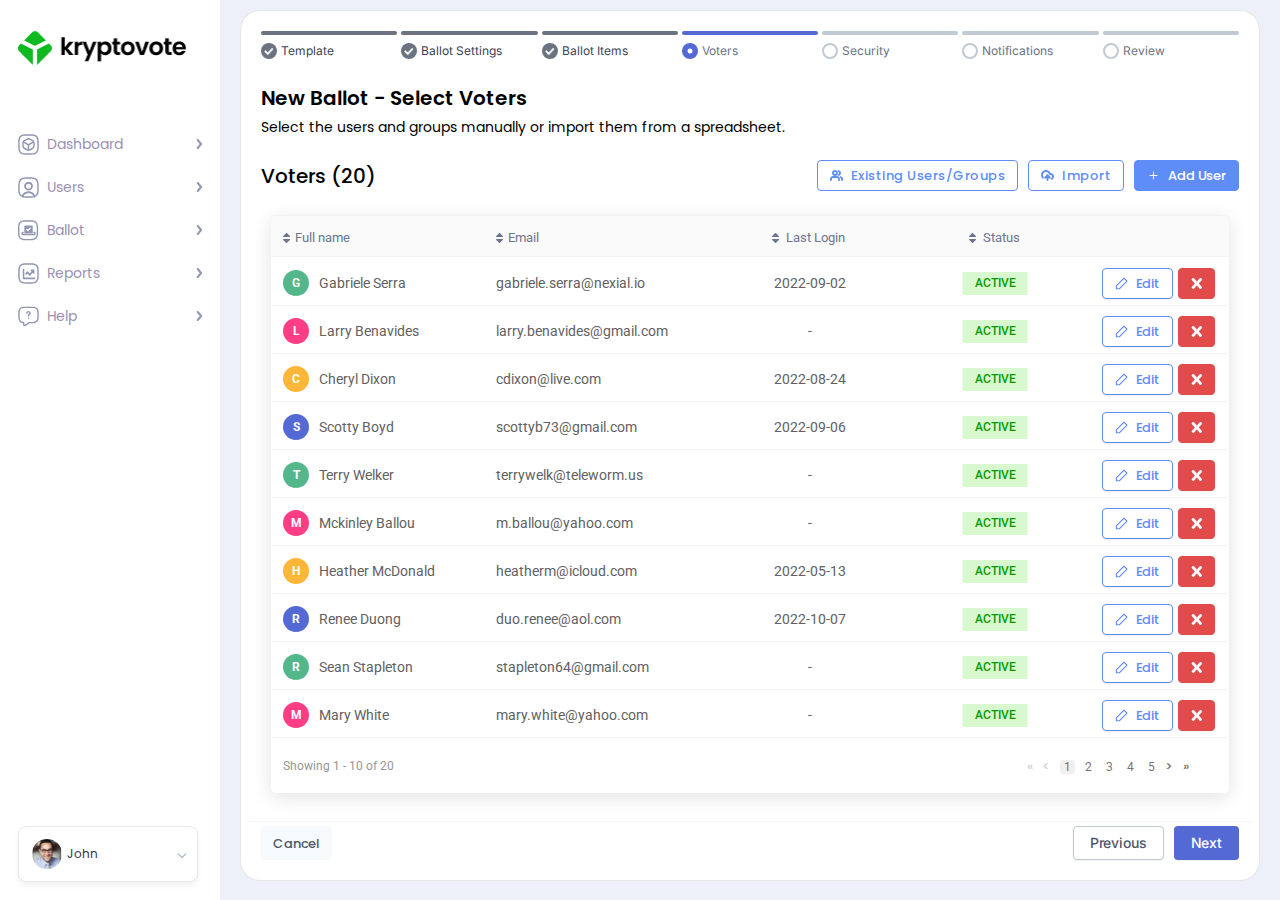
==== commit a82a617c: "qweqe" ====
--- a/index.html
+++ b/index.html
@@ -665,25 +665,27 @@
                 </td>
               </tfoot>
             </table>
-                             <!-- when no users are selected
-                =========================================== -->
-                <!-- <div class="voter">
-                  <div class="voter__inner">
-                    <div class="voter__inner-image">
-                      <img src="./images/voter.png" alt="">
-                    </div>
-                    <div class="voter__inner-content">
-                      <h1>
-                        Add your first Voter
-                      </h1>
-                      <p class="big">
-                        Create your first voter, select from existing users and groups, or import them from a CSV.
-                      </p>
-                    </div>
-                  </div>
-                </div> -->
-          </div>
-          
+
+              <!-- when no users are selected
+              =========================================== -->
+            <div class="voter" style="display: none;">
+              <div class="voter__inner">
+                <div class="voter__inner-image">
+                  <img src="./images/voter.png" alt="">
+                </div>
+                <div class="voter__inner-content">
+                  <h1>
+                    Add your first Voter
+                  </h1>
+                  <p class="big">
+                    Create your first voter, select from existing users and groups, or import them from a CSV.
+                  </p>
+                </div>
+              </div>
+            </div>
+
+
+          </div> 
         </div>
         <div class="intro__inner-footer">
           <a href="#" class="button cancel">
@@ -1609,7 +1611,6 @@
               </div>
            
             </div>
-  
           </div>
           <div class="button__row">
             <button class="button previous" id="selectCancel">
@@ -1622,14 +1623,10 @@
         </div>
       </form>
     </div>
-  
     <!-- modals end
      =========================================== -->
     <!-- Sprites
     =========================================== -->
-        <!-- <svg>
-      <use xlink:href="#voice"></use>
-    </svg> -->
     <svg style="display: none">
       <symbol id="check" viewBox="0 0 16 16">
         <g>
--- a/css/main.css
+++ b/css/main.css
@@ -97,6 +97,7 @@
   font-weight: 600;
   font-family: "Inter", sans-serif;
   color: #3D3D3D;
+  margin-bottom: 10px;
 }
 
 h2 {
@@ -378,7 +379,6 @@
   margin: 25px auto;
   width: 100%;
   max-width: 620px;
-  padding-right: 20px;
 }
 .voter__inner {
   display: -webkit-box;
@@ -414,9 +414,6 @@
 .voter__inner-content {
   width: 70%;
   max-width: 390px;
-}
-.voter__inner h1 {
-  margin-bottom: 10px;
 }
 
 .list__tools {
@@ -897,15 +894,6 @@
 }
 .header__inner-logo img {
   width: 100%;
-}
-
-.nav__inner {
-  display: -webkit-box;
-  display: -ms-flexbox;
-  display: flex;
-  -webkit-box-align: center;
-      -ms-flex-align: center;
-          align-items: center;
 }
 
 .sidebar {
@@ -1243,7 +1231,6 @@
   background-color: #fff;
   position: relative;
   padding-top: 5px;
-  margin: auto -8px 0;
 }
 .intro__inner-footer::after {
   content: "";
@@ -1265,6 +1252,9 @@
 }
 .intro__inner-footer .button__row .button {
   margin-right: 10px;
+}
+.intro__inner-footer .button__row .button:last-child {
+  margin-right: unset;
 }
 
 .addUser {
@@ -1560,7 +1550,7 @@
   padding: 18px 17px;
 }
 .selectUser__inner .list__table {
-  height: calc(100vh - 290px);
+  height: calc(100vh - 295px);
   max-height: 540px;
   -webkit-box-shadow: unset;
           box-shadow: unset;
@@ -1593,7 +1583,7 @@
   display: block;
 }
 .selectUser__inner .groups .list__table {
-  height: calc(100vh - 290px);
+  height: calc(100vh - 295px);
   max-height: 470px;
 }
 .selectUser__inner .groups table {
@@ -1625,172 +1615,6 @@
   stroke: #616161;
 }
 
-.intro {
-  padding: 10px 20px;
-  width: calc(100% - 220px);
-  margin: 0 0 0 auto;
-  height: 100%;
-}
-.intro__inner {
-  background-color: #fff;
-  border: 1px solid rgba(138, 136, 136, 0.2);
-  border-radius: 20px;
-  padding: 20px;
-}
-.intro__inner-header {
-  display: -webkit-box;
-  display: -ms-flexbox;
-  display: flex;
-  -webkit-box-pack: justify;
-      -ms-flex-pack: justify;
-          justify-content: space-between;
-  margin-bottom: 28px;
-  overflow: auto;
-  margin: 0 -2px 28px;
-}
-.intro__inner-header a {
-  width: calc(14.2% - 2px);
-  margin: 0 2px;
-  min-width: 115px;
-  font-size: 12px;
-  line-height: 16px;
-  color: #697386;
-  font-family: "Inter", sans-serif;
-  position: relative;
-  padding-top: 12px;
-  display: -webkit-box;
-  display: -ms-flexbox;
-  display: flex;
-  cursor: pointer;
-  -webkit-transition: all 0.2s ease-in-out 0s;
-  transition: all 0.2s ease-in-out 0s;
-  -moz-transition: all 0.2s ease-in-out 0s;
-}
-.intro__inner-header a:hover {
-  opacity: 0.7;
-}
-.intro__inner-header a svg {
-  width: 16px;
-  height: 16px;
-  fill: #6b7280;
-  margin-right: 4px;
-}
-.intro__inner-header a span {
-  display: block;
-  width: 16px;
-  height: 16px;
-  margin-right: 4px;
-  border-radius: 50%;
-  position: relative;
-  border: 2px solid #c1c9d2;
-}
-.intro__inner-header a span::before {
-  display: none;
-  content: "";
-  width: 5px;
-  height: 5px;
-  background-color: #fff;
-  border-radius: 50%;
-  top: 50%;
-  left: 50%;
-  -webkit-transform: translate(-50%, -50%);
-          transform: translate(-50%, -50%);
-  z-index: 1;
-  position: absolute;
-}
-.intro__inner-header a span img {
-  width: 15px;
-  height: 15px;
-  position: absolute;
-  left: 50%;
-  top: 50%;
-  -webkit-transform: translate(-50%, -50%);
-          transform: translate(-50%, -50%);
-  opacity: 0;
-}
-.intro__inner-header a::before {
-  content: "";
-  width: 100%;
-  height: 4px;
-  border-radius: 4px;
-  background-color: #c1c9d2;
-  position: absolute;
-  top: 0;
-  left: 0;
-}
-.intro__inner-header a.checked {
-  color: #3c4257;
-}
-.intro__inner-header a.checked::before {
-  background-color: #6b7280;
-}
-.intro__inner-header a.checked span {
-  background-color: #6b7280;
-  border: none;
-}
-.intro__inner-header a.checked span img {
-  opacity: 1;
-}
-.intro__inner-header a.active::before {
-  background-color: #5469d4;
-}
-.intro__inner-header a.active span {
-  background-color: #5469d4;
-  display: block;
-  border: unset;
-}
-.intro__inner-header a.active span::before {
-  display: block;
-}
-.intro__inner-info {
-  margin-bottom: 24px;
-}
-.intro__inner-info h2 {
-  font-weight: 600;
-  font-family: "Poppins", sans-serif;
-  font-size: 20px;
-  line-height: 22px;
-  margin-bottom: 10px;
-  color: #000;
-}
-.intro__inner-info p {
-  color: #000;
-  font-family: "Poppins", sans-serif;
-}
-.intro__inner-footer {
-  display: -webkit-box;
-  display: -ms-flexbox;
-  display: flex;
-  -webkit-box-pack: justify;
-      -ms-flex-pack: justify;
-          justify-content: space-between;
-  background-color: #fff;
-  position: relative;
-  padding-top: 5px;
-  margin: auto -8px 0;
-}
-.intro__inner-footer::after {
-  content: "";
-  width: calc(100% + 24px);
-  height: 100%;
-  background-color: #fff;
-  position: absolute;
-  top: 0;
-  left: -12px;
-  border-top: 1px solid #f5f5f5;
-}
-.intro__inner-footer .button {
-  position: relative;
-  z-index: 2;
-}
-.intro__inner-footer .button.cancel {
-  color: #4f566b;
-  background-color: #f7fafc;
-}
-.intro__inner-footer .button__row .button {
-  margin-right: 10px;
-}
-
 @media (max-width: 1180px) {
   .header {
     display: block;
@@ -1803,7 +1627,7 @@
   }
 
   .list__table {
-    height: calc(100vh - 336.79px);
+    height: calc(100vh - 330px);
   }
 
   .selectUser__inner {
@@ -1836,10 +1660,6 @@
   .burger {
     display: block;
   }
-
-  .list__table {
-    height: calc(100vh - 322px);
-  }
 }
 @media (max-width: 1024px) {
   .intro {
@@ -1861,6 +1681,11 @@
     margin-bottom: 7px;
   }
 
+  .list__table {
+    margin: 0 -20px;
+    padding: 15px 20px 0;
+  }
+
   .list {
     padding: 0;
   }
@@ -1884,6 +1709,17 @@
   }
 }
 @media (max-width: 650px) {
+  h1 {
+    font-size: 22px;
+    line-height: 24px;
+    margin-bottom: 5px;
+  }
+
+  p.big {
+    font-size: 14px;
+    line-height: 18px;
+  }
+
   .selectUser__inner-wrapper {
     padding: 20px 15px;
   }
@@ -1903,6 +1739,13 @@
   .list__tools h2 {
     margin-bottom: 20px;
   }
+  .list__table {
+    height: calc(100vh - 380px);
+  }
+
+  .voter__inner {
+    padding: 10px;
+  }
 }
 @media (max-width: 540px) {
   .intro__inner-info h2 {
@@ -1930,6 +1773,23 @@
   }
   .addUser__inner .input {
     max-width: unset;
+  }
+
+  h1 {
+    font-size: 20px;
+    line-height: 22px;
+  }
+
+  p.big {
+    font-size: 12px;
+    line-height: 16px;
+  }
+
+  .voter {
+    margin: 0 auto;
+  }
+  .voter__inner-image {
+    margin-right: 5px;
   }
 
   .list__tools {
@@ -1967,6 +1827,20 @@
     margin: 15px;
     width: calc(100% - 30px);
   }
+
+  h1 {
+    font-size: 17px;
+    line-height: 21px;
+  }
+
+  p.big {
+    font-size: 10px;
+    line-height: 14px;
+  }
+
+  .list__table {
+    height: calc(100vh - 425px);
+  }
 }
 @media (max-width: 390px) {
   .addUser__inner {
@@ -2002,6 +1876,10 @@
     padding: 10px;
     border-radius: 10px;
   }
+  .intro__inner-footer::after {
+    left: 0;
+    width: 100%;
+  }
 
   .list__tools-buttons .button {
     width: calc(50% - 5px);
@@ -2010,4 +1888,9 @@
     width: 100%;
     margin-right: unset;
   }
+  .list__table {
+    margin: 0;
+    padding: 8px 0;
+    height: calc(100vh - 400px);
+  }
 }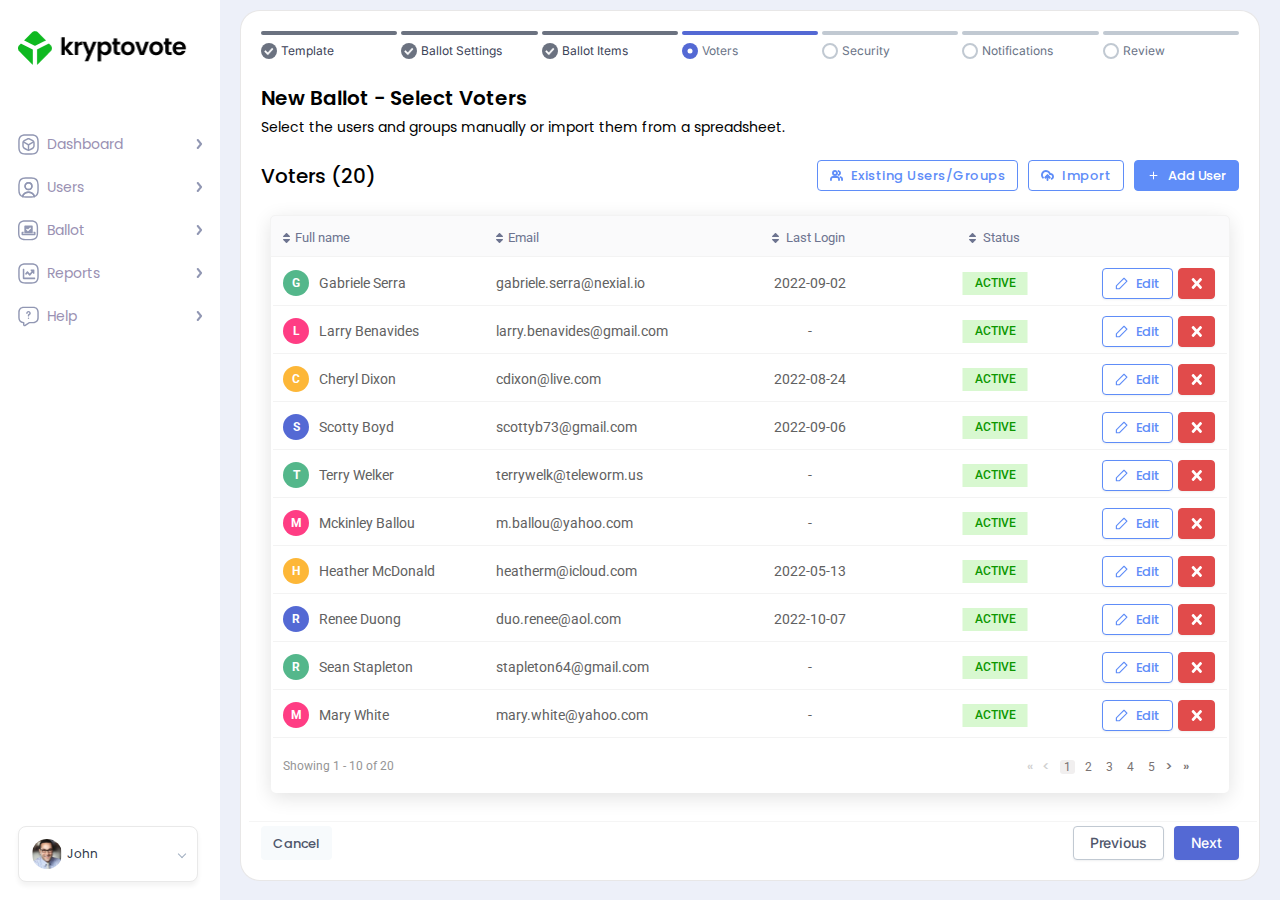
==== commit b74c650f: "awd" ====
--- a/index.html
+++ b/index.html
@@ -8,7 +8,7 @@
     <link rel="preconnect" href="https://fonts.gstatic.com" crossorigin>
     <link href="https://fonts.googleapis.com/css2?family=Inter:wght@300;400;500;600&family=Montserrat:wght@400;500&family=Poppins:wght@300;400;500;600&family=Roboto:wght@400;500;700&display=swap" rel="stylesheet">
     <link rel="stylesheet" href="css/main.css" />
-    <title>Home</title>
+    <title>Voters</title>
   </head>
   <body>
     <main>
@@ -119,13 +119,13 @@
             Ballot Settings
 
           </a>
-          <a  href="#" class="checked">
+          <a  href="items.html" class="checked">
             <span>
               <img src="images/icons/check-white.png" alt="">
             </span>
             Ballot Items
           </a>
-          <a  href="#" class="active">
+          <a  href="index.html" class="active">
             <span>
               <img src="images/icons/check-white.png" alt="">
             </span>
--- a/css/main.css
+++ b/css/main.css
@@ -174,6 +174,13 @@
 .button__row .button:last-child {
   margin: 0;
 }
+.button.disabled {
+  pointer-events: none;
+  opacity: 0.3;
+}
+.button.disabled:hover {
+  opacity: 0.3;
+}
 .button.primary {
   background-color: #5f8df8;
   color: #fff;
@@ -256,6 +263,171 @@
   transition: 0.2s ease;
   font-family: "Inter", sans-serif;
 }
+.input__avatar {
+  width: 72px;
+  height: 66px;
+  background-color: #F8F8F8;
+  position: relative;
+  display: -webkit-box;
+  display: -ms-flexbox;
+  display: flex;
+  -webkit-box-align: center;
+      -ms-flex-align: center;
+          align-items: center;
+  -webkit-box-pack: center;
+      -ms-flex-pack: center;
+          justify-content: center;
+  -webkit-transition: 0.3s ease;
+  transition: 0.3s ease;
+  cursor: pointer;
+}
+.input__avatar.active {
+  background-color: transparent;
+  opacity: 1;
+}
+.input__avatar.active .input__avatar-image {
+  opacity: 1;
+}
+.input__avatar.active > span {
+  display: none;
+}
+.input__avatar.active:hover {
+  opacity: 1;
+}
+.input__avatar.active:hover .input__avatar-overlay {
+  display: -webkit-box;
+  display: -ms-flexbox;
+  display: flex;
+}
+.input__avatar.active:hover .input__avatar-image {
+  opacity: 0.2;
+}
+.input__avatar:hover {
+  opacity: 0.8;
+}
+.input__avatar-image {
+  -webkit-box-align: center;
+      -ms-flex-align: center;
+          align-items: center;
+  -webkit-box-pack: center;
+      -ms-flex-pack: center;
+          justify-content: center;
+  position: absolute;
+  top: 0;
+  left: 0;
+  width: 100%;
+  height: 100%;
+  z-index: 3;
+  -webkit-transition: 0.3s ease;
+  transition: 0.3s ease;
+  opacity: 0;
+  max-width: 60px;
+  max-height: 60px;
+}
+.input__avatar-image img {
+  width: 100%;
+  height: 100%;
+  object-fit: cover;
+  -o-object-fit: cover;
+  border-radius: 50%;
+}
+.input__avatar-overlay {
+  position: absolute;
+  top: 0;
+  left: 0;
+  width: 100%;
+  height: 100%;
+  border-radius: 50%;
+  font-size: 10px;
+  line-height: 14px;
+  color: #514E4E;
+  text-align: center;
+  display: none;
+  -webkit-box-orient: vertical;
+  -webkit-box-direction: normal;
+      -ms-flex-direction: column;
+          flex-direction: column;
+  -webkit-box-align: center;
+      -ms-flex-align: center;
+          align-items: center;
+  -webkit-box-pack: center;
+      -ms-flex-pack: center;
+          justify-content: center;
+  z-index: 4;
+  max-width: 60px;
+  max-height: 60px;
+}
+.input__avatar-overlay span {
+  display: -webkit-box;
+  display: -ms-flexbox;
+  display: flex;
+  -webkit-box-pack: center;
+      -ms-flex-pack: center;
+          justify-content: center;
+  -webkit-box-align: center;
+      -ms-flex-align: center;
+          align-items: center;
+  margin-bottom: 1px;
+}
+.input__avatar-overlay span img {
+  width: 100%;
+}
+.input__avatar > span {
+  font-family: "Montserrat", sans-serif;
+  font-size: 24px;
+  line-height: 26px;
+  font-weight: 400;
+  color: #787878;
+  text-align: center;
+}
+.input__avatar input {
+  position: absolute;
+  top: 0;
+  left: 0;
+  width: 100%;
+  height: 100%;
+  cursor: pointer;
+  opacity: 0;
+  z-index: 5;
+}
+.input__avatar input::-webkit-file-upload-button {
+  visibility: hidden;
+}
+.input.textarea label {
+  display: -webkit-box;
+  display: -ms-flexbox;
+  display: flex;
+  -webkit-box-align: center;
+      -ms-flex-align: center;
+          align-items: center;
+}
+.input.textarea label span {
+  border: 1px solid #C4C7CF;
+  font-weight: 500;
+  font-size: 12px;
+  line-height: 16px;
+  border-radius: 12px;
+  display: -webkit-box;
+  display: -ms-flexbox;
+  display: flex;
+  -webkit-box-align: center;
+      -ms-flex-align: center;
+          align-items: center;
+  -webkit-box-pack: center;
+      -ms-flex-pack: center;
+          justify-content: center;
+  text-align: center;
+  margin-left: 5px;
+  color: #6C6E79;
+  padding: 2px 6px;
+}
+.input.textarea label p {
+  font-size: 14px;
+  line-height: 20px;
+  font-weight: 400;
+  color: #6C6E79;
+  margin: 0 0 0 auto;
+}
 .input.valid input {
   border: 1px solid #59DDAA;
 }
@@ -300,7 +472,37 @@
 .input input::placeholder {
   color: #A9ABB6;
 }
-.input p {
+.input textarea {
+  width: 100%;
+  border: 1px solid #C4C7CF;
+  border-radius: 6px;
+  font-size: 14px;
+  line-height: 20px;
+  font-weight: 400;
+  color: #000;
+  padding: 4px 8px;
+  -webkit-transition: 0.2s ease;
+  transition: 0.2s ease;
+  font-family: "Inter", sans-serif;
+  height: 96px;
+  resize: none;
+}
+.input textarea::-webkit-input-placeholder {
+  color: #A9ABB6;
+}
+.input textarea::-moz-placeholder {
+  color: #A9ABB6;
+}
+.input textarea:-ms-input-placeholder {
+  color: #A9ABB6;
+}
+.input textarea::-ms-input-placeholder {
+  color: #A9ABB6;
+}
+.input textarea::placeholder {
+  color: #A9ABB6;
+}
+.input > p {
   display: none;
   font-size: 13px;
   line-height: 20px;
@@ -378,7 +580,10 @@
 .voter {
   margin: 25px auto;
   width: 100%;
-  max-width: 620px;
+  max-width: 600px;
+}
+.voter.item {
+  margin: 27px 20px;
 }
 .voter__inner {
   display: -webkit-box;
@@ -1234,7 +1439,7 @@
 }
 .intro__inner-footer::after {
   content: "";
-  width: calc(100% + 24px);
+  width: calc(100% + 30px);
   height: 100%;
   background-color: #fff;
   position: absolute;
@@ -1276,6 +1481,10 @@
           animation-name: fadeInUp;
   -webkit-animation-duration: 0.4s;
           animation-duration: 0.4s;
+}
+.addUser.item .addUser__inner {
+  padding: 23px 20px 20px 30px;
+  width: 427px;
 }
 .addUser__inner {
   background-color: #fff;
@@ -1296,6 +1505,9 @@
 .addUser__inner .input {
   margin-bottom: 10px;
 }
+.addUser__inner .input.avatar {
+  margin-bottom: 23px;
+}
 .addUser__inner-check {
   display: -webkit-box;
   display: -ms-flexbox;
@@ -1346,6 +1558,16 @@
           animation-name: fadeInUp;
   -webkit-animation-duration: 0.4s;
           animation-duration: 0.4s;
+}
+.importUser.order .importUser__inner {
+  width: 312px;
+  padding: 20px 22px;
+}
+.importUser.order .importUser__inner-deviders label {
+  max-width: 150px;
+}
+.importUser.order .importUser__inner p {
+  margin-bottom: 18px;
 }
 .importUser__inner {
   background-color: #fff;
@@ -1627,7 +1849,7 @@
   }
 
   .list__table {
-    height: calc(100vh - 330px);
+    height: calc(100vh - 336px);
   }
 
   .selectUser__inner {
@@ -1684,6 +1906,8 @@
   .list__table {
     margin: 0 -20px;
     padding: 15px 20px 0;
+    height: calc(100vh - 320px);
+    min-height: 350px;
   }
 
   .list {
@@ -1759,6 +1983,12 @@
   .addUser {
     padding: 0 16px;
   }
+  .addUser.item .addUser__inner {
+    width: 100%;
+    max-width: 427px;
+    margin: 50px auto;
+    padding: 20px;
+  }
   .addUser__inner {
     width: 100%;
     max-width: 455px;
@@ -1808,6 +2038,7 @@
     -webkit-box-pack: start;
         -ms-flex-pack: start;
             justify-content: flex-start;
+    width: 100%;
   }
   .list__tools-buttons .searchButton {
     margin: 0 0 10px 0;
@@ -1843,6 +2074,15 @@
   }
 }
 @media (max-width: 390px) {
+  .addUser.item .addUser__inner .input.textarea label {
+    -ms-flex-wrap: wrap;
+        flex-wrap: wrap;
+  }
+  .addUser.item .addUser__inner .input.textarea label p {
+    width: 100%;
+    text-align: end;
+    margin-top: 5px;
+  }
   .addUser__inner {
     padding: 22px;
   }
@@ -1855,6 +2095,12 @@
 
   .importUser {
     padding: 0 16px;
+  }
+  .importUser.order .importUser__inner {
+    margin: 50px auto;
+    width: 100%;
+    max-width: 312px;
+    padding: 18px;
   }
   .importUser__inner {
     padding: 22px;
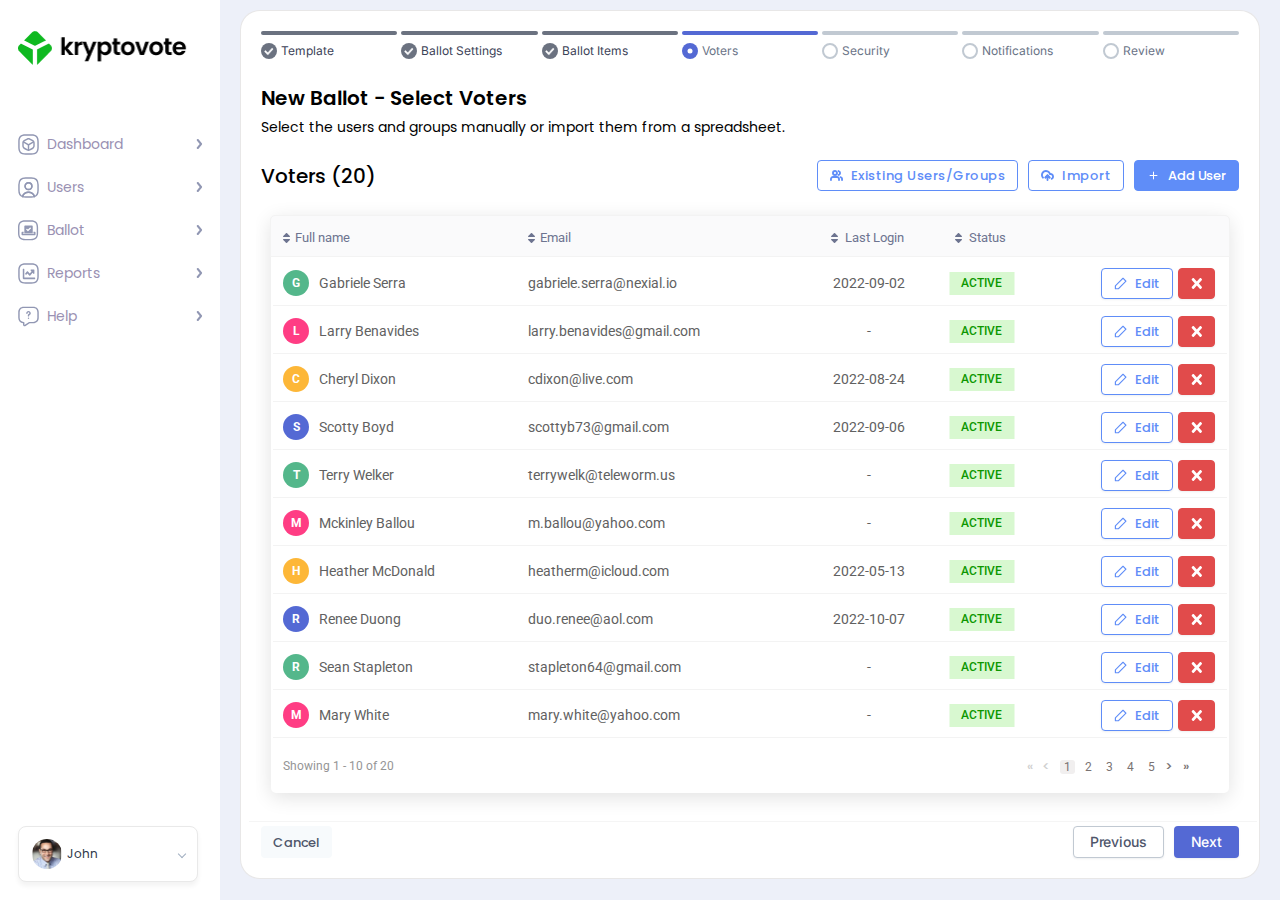
==== commit b01db92d: "awd" ====
--- a/index.html
+++ b/index.html
@@ -1697,6 +1697,30 @@
             stroke-linejoin="round" />
         </g>
       </symbol>
+      <symbol id="swap" viewBox="0 0 12 12">
+        <g>
+          <path d="M8.79128 10.4232V3.04688" stroke-width="1.5" stroke-linecap="round" stroke-linejoin="round" />
+          <path d="M11 8.20435L8.79119 10.4234L6.5824 8.20435" stroke-width="1.5" stroke-linecap="round"
+            stroke-linejoin="round" />
+          <path d="M3.41335 1.5769V8.9532" stroke-width="1.5" stroke-linecap="round" stroke-linejoin="round" />
+          <path d="M1.20459 3.79569L3.41339 1.57666L5.62218 3.79569" stroke-width="1.5" stroke-linecap="round"
+            stroke-linejoin="round" />
+        </g>
+      </symbol>
+      <symbol id="drag" viewBox="0 0 22 17">
+        <g>
+          <path
+            d="M4.71429 10.3253H1.57143C0.703705 10.3253 0 11.029 0 11.8967V15.0396C0 15.9073 0.703705 16.611 1.57143 16.611H4.71429C5.58201 16.611 6.28571 15.9073 6.28571 15.0396V11.8967C6.28571 11.029 5.58201 10.3253 4.71429 10.3253ZM12.5714 10.3253H9.42857C8.56085 10.3253 7.85714 11.029 7.85714 11.8967V15.0396C7.85714 15.9073 8.56085 16.611 9.42857 16.611H12.5714C13.4392 16.611 14.1429 15.9073 14.1429 15.0396V11.8967C14.1429 11.029 13.4392 10.3253 12.5714 10.3253ZM20.4286 10.3253H17.2857C16.418 10.3253 15.7143 11.029 15.7143 11.8967V15.0396C15.7143 15.9073 16.418 16.611 17.2857 16.611H20.4286C21.2963 16.611 22 15.9073 22 15.0396V11.8967C22 11.029 21.2963 10.3253 20.4286 10.3253ZM4.71429 0.896729H1.57143C0.703705 0.896729 0 1.60043 0 2.46816V5.61101C0 6.47874 0.703705 7.18244 1.57143 7.18244H4.71429C5.58201 7.18244 6.28571 6.47874 6.28571 5.61101V2.46816C6.28571 1.60043 5.58201 0.896729 4.71429 0.896729ZM12.5714 0.896729H9.42857C8.56085 0.896729 7.85714 1.60043 7.85714 2.46816V5.61101C7.85714 6.47874 8.56085 7.18244 9.42857 7.18244H12.5714C13.4392 7.18244 14.1429 6.47874 14.1429 5.61101V2.46816C14.1429 1.60043 13.4392 0.896729 12.5714 0.896729ZM20.4286 0.896729H17.2857C16.418 0.896729 15.7143 1.60043 15.7143 2.46816V5.61101C15.7143 6.47874 16.418 7.18244 17.2857 7.18244H20.4286C21.2963 7.18244 22 6.47874 22 5.61101V2.46816C22 1.60043 21.2963 0.896729 20.4286 0.896729Z" />
+        </g>
+      </symbol>
+      <symbol id="pen" viewBox="0 0 13 12">
+        <g>
+          <path
+            d="M9.30664 1.49991C9.43796 1.36859 9.59386 1.26441 9.76544 1.19334C9.93703 1.12227 10.1209 1.08569 10.3066 1.08569C10.4924 1.08569 10.6763 1.12227 10.8478 1.19334C11.0194 1.26441 11.1753 1.36859 11.3066 1.49991C11.438 1.63123 11.5421 1.78713 11.6132 1.95871C11.6843 2.13029 11.7209 2.31419 11.7209 2.49991C11.7209 2.68562 11.6843 2.86952 11.6132 3.0411C11.5421 3.21268 11.438 3.36859 11.3066 3.49991L4.55664 10.2499L1.80664 10.9999L2.55664 8.24991L9.30664 1.49991Z"
+            stroke-width="2" stroke-linecap="round" stroke-linejoin="round" />
+        </g>
+
+      </symbol>
     </svg>
     <!-- js
     =========================================== -->
--- a/css/main.css
+++ b/css/main.css
@@ -234,7 +234,7 @@
 .button.previous {
   padding: 6px 16px;
   font-size: 14px;
-  line-height: 20px;
+  line-height: 18px;
   font-family: "Inter", sans-serif;
   border: 1px solid #C1C9D2;
   border-radius: 4px;
@@ -244,7 +244,7 @@
 .button.next {
   padding: 6px 16px;
   font-size: 14px;
-  line-height: 20px;
+  line-height: 18px;
   font-family: "Inter", sans-serif;
   border: 1px solid transparent;
   border-radius: 4px;
@@ -702,23 +702,23 @@
 }
 .list__tools-buttons .searchButton input::-webkit-input-placeholder {
   font-size: 12px;
-  color: #B5B7C0;
+  color: #b5b7c0;
 }
 .list__tools-buttons .searchButton input::-moz-placeholder {
   font-size: 12px;
-  color: #B5B7C0;
+  color: #b5b7c0;
 }
 .list__tools-buttons .searchButton input:-ms-input-placeholder {
   font-size: 12px;
-  color: #B5B7C0;
+  color: #b5b7c0;
 }
 .list__tools-buttons .searchButton input::-ms-input-placeholder {
   font-size: 12px;
-  color: #B5B7C0;
+  color: #b5b7c0;
 }
 .list__tools-buttons .searchButton input::placeholder {
   font-size: 12px;
-  color: #B5B7C0;
+  color: #b5b7c0;
 }
 .list__tools-buttons .selectButton {
   width: 163px;
@@ -744,7 +744,7 @@
 }
 .list__tools-buttons .selectButton p {
   font-family: "Poppins", sans-serif;
-  color: #7E7E7E;
+  color: #7e7e7e;
   line-height: 18px;
 }
 .list__tools-buttons .selectButton p strong {
@@ -836,7 +836,6 @@
   border-radius: 5px 5px 0px 0px;
 }
 table td {
-  width: 25%;
   background: #fff;
   white-space: nowrap;
   padding: 7.5px 15px 7.5px 0;
@@ -1837,6 +1836,514 @@
   stroke: #616161;
 }
 
+table {
+  width: 100%;
+  text-align: left;
+  padding: 0 10px;
+  position: relative;
+  background-color: #fff;
+  border-radius: 5px;
+  min-width: 800px;
+  -webkit-box-shadow: 0px 4px 20px 0px #0000001f;
+          box-shadow: 0px 4px 20px 0px #0000001f;
+}
+table.items {
+  -webkit-box-shadow: unset;
+          box-shadow: unset;
+  min-width: 400px;
+  padding: 0 15px 0 10px;
+}
+table.items .button.close {
+  padding: 9px 11px;
+  background-color: #E14B4B;
+  border: 1px solid #EB9595;
+}
+table.items .button.close svg {
+  width: 11px;
+  height: 11px;
+  fill: #fff;
+  margin: 0;
+}
+table.items .button.close:hover {
+  background-color: #fff;
+  opacity: 1;
+}
+table.items .button.close:hover svg {
+  fill: #e14b4b;
+}
+table.items .button.secondary {
+  background-color: #fff;
+  color: #5f8df8;
+  border: 1px solid #E4E4E4;
+  color: #6C6C6C;
+  margin-right: 15px;
+  padding: 5px 11px;
+}
+table.items .button.secondary svg {
+  fill: transparent;
+  stroke: #6C6C6C;
+}
+table.items .button.secondary:hover {
+  background-color: #5f8df8;
+  color: #fff;
+  opacity: 1;
+  border-color: transparent;
+}
+table.items .button.secondary:hover svg {
+  stroke: #fff;
+}
+table.items tbody tr::after {
+  left: 0;
+  width: calc(100% + 15px);
+}
+table th {
+  padding: 11px 0;
+}
+table th h5 {
+  font-size: 13px;
+  line-height: 14px;
+  color: #6d7490;
+  padding-left: 12px;
+  position: relative;
+  font-weight: 400;
+  z-index: 2;
+}
+table th h5 span {
+  width: 7px;
+  height: 10px;
+  position: absolute;
+  left: 0;
+  top: 48%;
+  -webkit-transform: translateY(-50%);
+          transform: translateY(-50%);
+}
+table th h5 span img {
+  width: 100%;
+  height: 4px;
+  position: absolute;
+  top: 0;
+  left: 0;
+  cursor: pointer;
+  -webkit-transition: all 0.2s ease-in-out 0s;
+  transition: all 0.2s ease-in-out 0s;
+  -moz-transition: all 0.2s ease-in-out 0s;
+}
+table th h5 span img:hover {
+  opacity: 0.8;
+}
+table th h5 span img:nth-child(2) {
+  top: unset;
+  bottom: 0;
+}
+table th h5.center {
+  display: table;
+  margin: 0 auto;
+}
+table thead {
+  position: sticky;
+  z-index: 3;
+  top: -14px;
+  left: 0;
+}
+table thead tr {
+  position: relative;
+}
+table thead tr::after {
+  content: "";
+  width: calc(100% + 26px);
+  height: calc(100% + 2px);
+  position: absolute;
+  top: -3px;
+  left: -13px;
+  background: #fafafb;
+  border: 1px solid #f3f3f3;
+  border-radius: 5px 5px 0px 0px;
+}
+table td {
+  background: #fff;
+  white-space: nowrap;
+  padding: 7.5px 15px 7.5px 0;
+}
+table td:last-child {
+  padding-right: 0;
+  padding-left: 15px;
+}
+table td h5 {
+  display: -webkit-box;
+  display: -ms-flexbox;
+  display: flex;
+  -webkit-box-align: center;
+      -ms-flex-align: center;
+          align-items: center;
+  font-size: 14px;
+  font-weight: 400;
+  line-height: 16px;
+}
+table td h5 p {
+  margin-right: 10px;
+  width: 26px;
+  height: 26px;
+  border-radius: 50%;
+  background-color: #54b78b;
+  position: relative;
+}
+table td h5 p span {
+  font-size: 12px;
+  line-height: 14px;
+  font-weight: 700;
+  position: relative;
+  text-transform: uppercase;
+  color: #fff;
+  display: block;
+  position: absolute;
+  top: 50%;
+  left: 50%;
+  -webkit-transform: translate(-50%, -50%);
+          transform: translate(-50%, -50%);
+}
+table td h5 p.blue {
+  background-color: #5469d4;
+}
+table td h5 p.red {
+  background-color: #ff3d84;
+}
+table td h5 p.yellow {
+  background-color: #fdb738;
+}
+table td a {
+  font-size: 14px;
+  line-height: 16px;
+  color: #616161;
+  font-weight: 400;
+}
+table td .button__row {
+  display: -webkit-box;
+  display: -ms-flexbox;
+  display: flex;
+  -webkit-box-pack: end;
+      -ms-flex-pack: end;
+          justify-content: flex-end;
+}
+table td .button__row .button {
+  margin-right: 5px;
+}
+table td .button__row .button:last-child {
+  margin: unset;
+}
+table td .button__row .button.edit {
+  background: #fff;
+  border: 1px solid #5f8df8;
+  border-radius: 3px;
+  color: #5f8df8;
+}
+table td .button__row .button.edit svg {
+  fill: #5f8df8;
+}
+table td .button__row .button.edit:hover {
+  color: #fff;
+  background-color: #5f8df8;
+}
+table td .button__row .button.edit:hover svg {
+  fill: #fff;
+}
+table td h6 {
+  color: #0c9700;
+  border-radius: 4px;
+  font-size: 12px;
+  font-weight: 500;
+  position: relative;
+  padding: 3px 0;
+}
+table td h6 span {
+  position: relative;
+}
+table td h6::before {
+  content: "";
+  width: 100%;
+  max-width: 65px;
+  background-color: #d8f8d0;
+  height: 100%;
+  left: 50%;
+  top: 0;
+  position: absolute;
+  -webkit-transform: translateX(-50%);
+          transform: translateX(-50%);
+}
+table td.center {
+  text-align: center;
+  padding: 7.5px 10px 7.5px 10px;
+}
+table td .checkbox__wrapper {
+  display: -webkit-box;
+  display: -ms-flexbox;
+  display: flex;
+  -webkit-box-align: center;
+      -ms-flex-align: center;
+          align-items: center;
+}
+table td .checkbox__wrapper label {
+  cursor: pointer;
+}
+table td .checkbox__wrapper span img {
+  width: 13px;
+  height: 10px;
+}
+table td .listItems {
+  display: -webkit-box;
+  display: -ms-flexbox;
+  display: flex;
+  -webkit-box-align: center;
+      -ms-flex-align: center;
+          align-items: center;
+}
+table td .listItems span {
+  width: 45px;
+  height: 45px;
+  border-radius: 50%;
+  overflow: hidden;
+  margin-right: 29px;
+  font-weight: 400;
+  font-family: "Roboto", sans-serif;
+}
+table td .listItems span img {
+  width: 100%;
+  height: 100%;
+  -o-object-fit: cover;
+     object-fit: cover;
+}
+table td .listItems h3 {
+  color: #616161;
+}
+table td .listItems svg {
+  width: 22px;
+  height: 16px;
+  fill: #d8d8d8;
+  margin-right: 21px;
+}
+table tbody tr {
+  position: relative;
+}
+table tbody tr:after {
+  content: "";
+  width: calc(100% + 20px);
+  height: 1px;
+  background-color: #f3f3f3;
+  position: absolute;
+  bottom: 0;
+  left: -10px;
+}
+table tbody tr:last-child::after {
+  display: none;
+}
+table tfoot {
+  display: table-footer-group;
+  position: relative;
+}
+table tfoot tr {
+  position: relative;
+}
+table tfoot td {
+  padding: 16px 0 16px 10px;
+  color: #959595;
+  font-size: 12px;
+}
+table tfoot td:last-child {
+  padding-left: 0;
+}
+table tfoot td .pagination {
+  display: -webkit-box;
+  display: -ms-flexbox;
+  display: flex;
+  -webkit-box-align: center;
+      -ms-flex-align: center;
+          align-items: center;
+  position: absolute;
+  top: 50%;
+  right: 28px;
+  -webkit-transform: translateY(-50%);
+          transform: translateY(-50%);
+}
+table tfoot td .pagination .button {
+  padding: unset;
+  background-color: unset;
+  margin-right: 10px;
+  color: #d0d0d0;
+  line-height: 12px;
+}
+table tfoot td .pagination .button:last-child {
+  margin-right: unset;
+}
+table tfoot td .pagination .button.active {
+  color: #7a7373;
+}
+table tfoot td .pagination a {
+  font-size: 12px;
+  line-height: 14px;
+  color: #7a7373;
+  margin-right: 6px;
+  border-radius: 3px;
+  padding: 0 4px;
+}
+table tfoot td .pagination a:last-child {
+  margin-right: 10px;
+}
+table tfoot td .pagination a.active {
+  background-color: #f1efef;
+}
+table tfoot td .pagination a:hover {
+  background-color: #f1efef;
+}
+
+.list__tools {
+  display: -webkit-box;
+  display: -ms-flexbox;
+  display: flex;
+  -webkit-box-pack: justify;
+      -ms-flex-pack: justify;
+          justify-content: space-between;
+  -webkit-box-align: center;
+      -ms-flex-align: center;
+          align-items: center;
+  margin-bottom: 10px;
+}
+.list__tools h2 {
+  font-size: 20px;
+  line-height: 20px;
+  font-weight: 500;
+  color: #000;
+  font-family: "Poppins", sans-serif;
+  font-weight: 500;
+}
+.list__tools h2.strong {
+  font-weight: 600;
+}
+.list__tools-buttons {
+  display: -webkit-box;
+  display: -ms-flexbox;
+  display: flex;
+  -webkit-box-pack: justify;
+      -ms-flex-pack: justify;
+          justify-content: space-between;
+}
+.list__tools-buttons .button {
+  margin-right: 10px;
+}
+.list__tools-buttons .button:last-child {
+  margin-right: unset;
+}
+.list__tools-buttons .button.secondary {
+  letter-spacing: 0.5px;
+}
+.list__tools-buttons .button.secondary svg {
+  fill: transparent;
+  stroke: #5f8df8;
+  stroke-width: 2px;
+}
+.list__tools-buttons .button.secondary:hover svg {
+  stroke: #fff;
+}
+.list__tools-buttons .searchButton {
+  position: relative;
+  background: #f9fbff;
+  border-radius: 30px;
+  padding: 10px 20px 10px 41px;
+  width: 229px;
+  margin-right: 17px;
+}
+.list__tools-buttons .searchButton svg {
+  width: 26px;
+  height: 24px;
+  fill: #fff;
+  position: absolute;
+  left: 8px;
+  top: 50%;
+  -webkit-transform: translateY(-50%);
+          transform: translateY(-50%);
+  cursor: pointer;
+  -webkit-transition: all 0.2s ease-in-out 0s;
+  transition: all 0.2s ease-in-out 0s;
+  -moz-transition: all 0.2s ease-in-out 0s;
+}
+.list__tools-buttons .searchButton svg:hover {
+  opacity: 0.8;
+}
+.list__tools-buttons .searchButton input {
+  font-family: "Poppins", sans-serif;
+  line-height: 18px;
+  font-size: 12px;
+  background: #f9fbff;
+}
+.list__tools-buttons .searchButton input::-webkit-input-placeholder {
+  font-size: 12px;
+  color: #b5b7c0;
+}
+.list__tools-buttons .searchButton input::-moz-placeholder {
+  font-size: 12px;
+  color: #b5b7c0;
+}
+.list__tools-buttons .searchButton input:-ms-input-placeholder {
+  font-size: 12px;
+  color: #b5b7c0;
+}
+.list__tools-buttons .searchButton input::-ms-input-placeholder {
+  font-size: 12px;
+  color: #b5b7c0;
+}
+.list__tools-buttons .searchButton input::placeholder {
+  font-size: 12px;
+  color: #b5b7c0;
+}
+.list__tools-buttons .selectButton {
+  width: 163px;
+  font-family: "Poppins", sans-serif;
+  background: #f9fbff;
+  border-radius: 30px;
+  position: relative;
+  padding: 10px 48px 10px 16px;
+  cursor: pointer;
+  -webkit-transition: all 0.2s ease-in-out 0s;
+  transition: all 0.2s ease-in-out 0s;
+  -moz-transition: all 0.2s ease-in-out 0s;
+}
+.list__tools-buttons .selectButton svg {
+  fill: #fff;
+  width: 10px;
+  height: 6px;
+  position: absolute;
+  right: 16px;
+  top: 50%;
+  -webkit-transform: translateY(-50%);
+          transform: translateY(-50%);
+}
+.list__tools-buttons .selectButton p {
+  font-family: "Poppins", sans-serif;
+  color: #7e7e7e;
+  line-height: 18px;
+}
+.list__tools-buttons .selectButton p strong {
+  font-weight: 600;
+  color: #3d3c42;
+}
+.list__tools-buttons .selectButton:hover {
+  opacity: 0.8;
+}
+.list__table {
+  height: calc(100vh - 280px);
+  overflow: auto;
+  padding: 15px 15px 0 15px;
+  margin: 0 -5px;
+}
+.list.sm {
+  max-width: 680px;
+}
+.list.sm .list__tools {
+  margin-bottom: 20px;
+}
+.list.sm .list__table {
+  padding: 0;
+  margin: 0;
+}
+
 @media (max-width: 1180px) {
   .header {
     display: block;
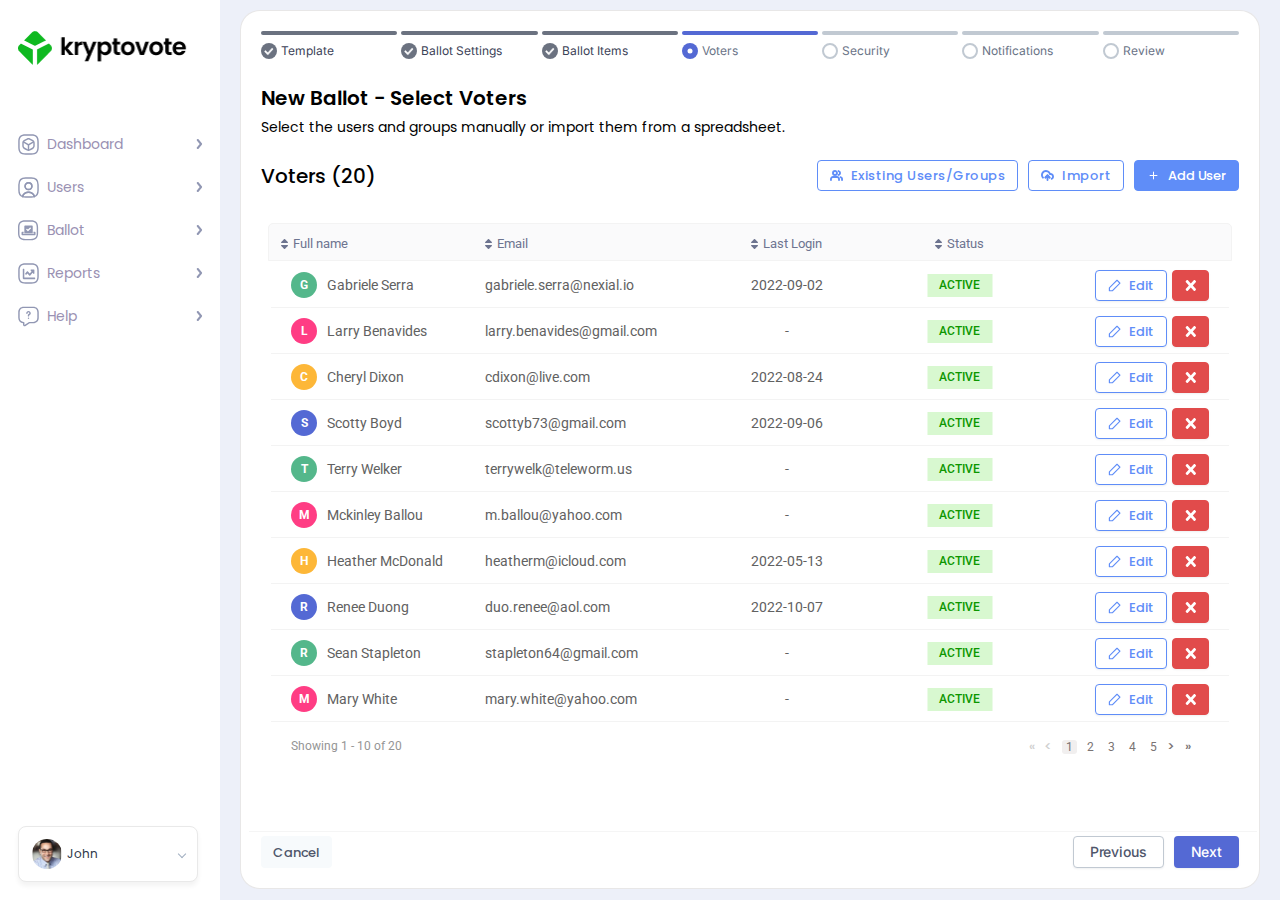
==== commit 2e7235db: "werw" ====
--- a/index.html
+++ b/index.html
@@ -112,7 +112,7 @@
          </span>
             Template
           </a>
-          <a  href="#" class="checked">
+          <a  href="questions.html" class="checked">
             <span>
               <img src="images/icons/check-white.png" alt="">
             </span>
--- a/css/main.css
+++ b/css/main.css
@@ -96,7 +96,7 @@
   line-height: 26px;
   font-weight: 600;
   font-family: "Inter", sans-serif;
-  color: #3D3D3D;
+  color: #3d3d3d;
   margin-bottom: 10px;
 }
 
@@ -114,6 +114,14 @@
   font-weight: 500;
   font-family: "Poppins", sans-serif;
   color: #000;
+}
+
+h4 {
+  font-size: 14px;
+  line-height: 16px;
+  font-weight: 500;
+  font-family: "Inter", sans-serif;
+  color: #353535;
 }
 
 p.sm {
@@ -236,9 +244,9 @@
   font-size: 14px;
   line-height: 18px;
   font-family: "Inter", sans-serif;
-  border: 1px solid #C1C9D2;
+  border: 1px solid #c1c9d2;
   border-radius: 4px;
-  color: #4F566B;
+  color: #4f566b;
   background-color: #fff;
 }
 .button.next {
@@ -249,7 +257,7 @@
   border: 1px solid transparent;
   border-radius: 4px;
   color: #fff;
-  background-color: #5469D4;
+  background-color: #5469d4;
 }
 .button svg {
   width: 13px;
@@ -263,10 +271,129 @@
   transition: 0.2s ease;
   font-family: "Inter", sans-serif;
 }
+.input.text input {
+  padding: 4px 8px;
+  border-radius: 6px;
+  border: 1px solid #C4C7CF;
+  font-size: 14px;
+  line-height: 20px;
+  font-weight: 400;
+  font-family: "Inter", sans-serif;
+}
+.input.text input::-webkit-input-placeholder {
+  color: #A9ABB6;
+}
+.input.text input::-moz-placeholder {
+  color: #A9ABB6;
+}
+.input.text input:-ms-input-placeholder {
+  color: #A9ABB6;
+}
+.input.text input::-ms-input-placeholder {
+  color: #A9ABB6;
+}
+.input.text input::placeholder {
+  color: #A9ABB6;
+}
+.input.radio {
+  width: 18px;
+  height: 18px;
+  margin-right: 8px;
+  position: relative;
+}
+.input.radio input {
+  position: absolute;
+  top: 0;
+  left: 0;
+  width: 100%;
+  height: 100%;
+  cursor: pointer;
+}
+.input.radio input:checked ~ span {
+  background-color: #008FF8;
+  border-color: #008FF8;
+}
+.input.radio input:checked ~ span::before {
+  opacity: 1;
+}
+.input.radio span {
+  display: block;
+  width: 100%;
+  height: 100%;
+  border: 1px solid #C4C7CF;
+  background-color: #fff;
+  position: relative;
+  -webkit-transition: 0.2s ease;
+  transition: 0.2s ease;
+  border-radius: 50%;
+  cursor: pointer;
+}
+.input.radio span::before {
+  position: absolute;
+  top: 50%;
+  left: 50%;
+  content: "";
+  width: 7px;
+  height: 7px;
+  background-color: #fff;
+  -webkit-transition: 0.2s ease;
+  transition: 0.2s ease;
+  border-radius: 50%;
+  opacity: 0;
+  -webkit-transform: translate(-50%, -50%);
+          transform: translate(-50%, -50%);
+  cursor: pointer;
+}
+.input.file {
+  width: 32px;
+  height: 32px;
+  margin-right: 14px;
+  position: relative;
+  border: 1px solid #ADA7A7;
+  padding: 4px;
+  background-color: #EAEAEA;
+  border-radius: 5px;
+  cursor: pointer;
+  -webkit-transition: 0.2s ease;
+  transition: 0.2s ease;
+}
+.input.file:hover {
+  opacity: 0.8;
+}
+.input.file input {
+  position: absolute;
+  top: 0;
+  left: 0;
+  width: 100%;
+  height: 100%;
+  opacity: 0;
+  z-index: 2;
+  cursor: pointer;
+}
+.input.file input::-webkit-file-upload-button {
+  visibility: hidden;
+}
+.input.file span {
+  display: -webkit-box;
+  display: -ms-flexbox;
+  display: flex;
+  -webkit-box-align: center;
+      -ms-flex-align: center;
+          align-items: center;
+  -webkit-box-pack: center;
+      -ms-flex-pack: center;
+          justify-content: center;
+  width: 100%;
+  height: 100%;
+  cursor: pointer;
+}
+.input.file span img {
+  width: 100%;
+}
 .input__avatar {
   width: 72px;
   height: 66px;
-  background-color: #F8F8F8;
+  background-color: #f8f8f8;
   position: relative;
   display: -webkit-box;
   display: -ms-flexbox;
@@ -340,7 +467,7 @@
   border-radius: 50%;
   font-size: 10px;
   line-height: 14px;
-  color: #514E4E;
+  color: #514e4e;
   text-align: center;
   display: none;
   -webkit-box-orient: vertical;
@@ -402,7 +529,7 @@
           align-items: center;
 }
 .input.textarea label span {
-  border: 1px solid #C4C7CF;
+  border: 1px solid #c4c7cf;
   font-weight: 500;
   font-size: 12px;
   line-height: 16px;
@@ -418,21 +545,21 @@
           justify-content: center;
   text-align: center;
   margin-left: 5px;
-  color: #6C6E79;
+  color: #6c6e79;
   padding: 2px 6px;
 }
 .input.textarea label p {
   font-size: 14px;
   line-height: 20px;
   font-weight: 400;
-  color: #6C6E79;
+  color: #6c6e79;
   margin: 0 0 0 auto;
 }
 .input.valid input {
-  border: 1px solid #59DDAA;
+  border: 1px solid #59ddaa;
 }
 .input.invalid input {
-  border: 1px solid #FFAEB5;
+  border: 1px solid #ffaeb5;
 }
 .input.invalid p {
   display: block;
@@ -441,13 +568,13 @@
   display: inline-block;
   font-size: 16px;
   line-height: 24px;
-  color: #191B23;
+  color: #191b23;
   margin-bottom: 8px;
 }
 .input input {
   display: block;
   width: 100%;
-  border: 1px solid #C4C7CF;
+  border: 1px solid #c4c7cf;
   border-radius: 6px;
   font-size: 16px;
   line-height: 24px;
@@ -458,23 +585,23 @@
   font-family: "Inter", sans-serif;
 }
 .input input::-webkit-input-placeholder {
-  color: #A9ABB6;
+  color: #a9abb6;
 }
 .input input::-moz-placeholder {
-  color: #A9ABB6;
+  color: #a9abb6;
 }
 .input input:-ms-input-placeholder {
-  color: #A9ABB6;
+  color: #a9abb6;
 }
 .input input::-ms-input-placeholder {
-  color: #A9ABB6;
+  color: #a9abb6;
 }
 .input input::placeholder {
-  color: #A9ABB6;
+  color: #a9abb6;
 }
 .input textarea {
   width: 100%;
-  border: 1px solid #C4C7CF;
+  border: 1px solid #c4c7cf;
   border-radius: 6px;
   font-size: 14px;
   line-height: 20px;
@@ -488,25 +615,25 @@
   resize: none;
 }
 .input textarea::-webkit-input-placeholder {
-  color: #A9ABB6;
+  color: #a9abb6;
 }
 .input textarea::-moz-placeholder {
-  color: #A9ABB6;
+  color: #a9abb6;
 }
 .input textarea:-ms-input-placeholder {
-  color: #A9ABB6;
+  color: #a9abb6;
 }
 .input textarea::-ms-input-placeholder {
-  color: #A9ABB6;
+  color: #a9abb6;
 }
 .input textarea::placeholder {
-  color: #A9ABB6;
+  color: #a9abb6;
 }
 .input > p {
   display: none;
   font-size: 13px;
   line-height: 20px;
-  color: #B43E3E;
+  color: #b43e3e;
   font-weight: 500;
 }
 
@@ -521,12 +648,12 @@
   opacity: 0.8;
 }
 .checkbox.table span {
-  border: 2px solid #C4C7CF;
+  border: 2px solid #c4c7cf;
   padding: 6px 5px;
 }
 .checkbox.table input:checked ~ span {
-  background-color: #008FF8;
-  border-color: #008FF8;
+  background-color: #008ff8;
+  border-color: #008ff8;
 }
 .checkbox.table input:checked ~ span img {
   opacity: 1;
@@ -583,7 +710,7 @@
   max-width: 600px;
 }
 .voter.item {
-  margin: 27px 20px;
+  margin: 17px 20px 17px 50px;
 }
 .voter__inner {
   display: -webkit-box;
@@ -592,9 +719,9 @@
   -webkit-box-align: center;
       -ms-flex-align: center;
           align-items: center;
-  -webkit-box-shadow: 0px 4px 10px 0px #C5C5C540;
-          box-shadow: 0px 4px 10px 0px #C5C5C540;
-  border: 1px solid #DEDEDE;
+  -webkit-box-shadow: 0px 4px 10px 0px #c5c5c540;
+          box-shadow: 0px 4px 10px 0px #c5c5c540;
+  border: 1px solid #dedede;
   padding: 10px 20px;
   border-radius: 10px;
   background-color: #fff;
@@ -621,6 +748,378 @@
   max-width: 390px;
 }
 
+table {
+  width: 100%;
+  text-align: left;
+  padding: 0 10px;
+  position: relative;
+  background-color: #fff;
+  border-radius: 5px;
+  min-width: 800px;
+}
+table.items {
+  -webkit-box-shadow: unset;
+          box-shadow: unset;
+  min-width: 400px;
+  padding: 0 15px 0 10px;
+}
+table.items .button.close {
+  padding: 9px 11px;
+  background-color: #E14B4B;
+  border: 1px solid #EB9595;
+}
+table.items .button.close svg {
+  width: 11px;
+  height: 11px;
+  fill: #fff;
+  margin: 0;
+}
+table.items .button.close:hover {
+  background-color: #fff;
+  opacity: 1;
+}
+table.items .button.close:hover svg {
+  fill: #e14b4b;
+}
+table.items .button.secondary {
+  background-color: #fff;
+  color: #5f8df8;
+  border: 1px solid #E4E4E4;
+  color: #6C6C6C;
+  margin-right: 15px;
+  padding: 5px 11px;
+}
+table.items .button.secondary svg {
+  fill: transparent;
+  stroke: #6C6C6C;
+}
+table.items .button.secondary:hover {
+  background-color: #5f8df8;
+  color: #fff;
+  opacity: 1;
+  border-color: transparent;
+}
+table.items .button.secondary:hover svg {
+  stroke: #fff;
+}
+table.items tbody tr::after {
+  left: 0;
+  width: calc(100% + 15px);
+}
+table th {
+  padding: 11px 0;
+}
+table th h5 {
+  font-size: 13px;
+  line-height: 14px;
+  color: #6d7490;
+  padding-left: 12px;
+  position: relative;
+  font-weight: 400;
+  z-index: 2;
+}
+table th h5 span {
+  width: 7px;
+  height: 10px;
+  position: absolute;
+  left: 0;
+  top: 48%;
+  -webkit-transform: translateY(-50%);
+          transform: translateY(-50%);
+}
+table th h5 span img {
+  width: 100%;
+  height: 4px;
+  position: absolute;
+  top: 0;
+  left: 0;
+  cursor: pointer;
+  -webkit-transition: all 0.2s ease-in-out 0s;
+  transition: all 0.2s ease-in-out 0s;
+  -moz-transition: all 0.2s ease-in-out 0s;
+}
+table th h5 span img:hover {
+  opacity: 0.8;
+}
+table th h5 span img:nth-child(2) {
+  top: unset;
+  bottom: 0;
+}
+table th h5.center {
+  display: table;
+  margin: 0 auto;
+}
+table thead {
+  position: sticky;
+  z-index: 3;
+  top: -14px;
+  left: 0;
+}
+table thead tr {
+  position: relative;
+}
+table thead tr::after {
+  content: "";
+  width: calc(100% + 26px);
+  height: calc(100% + 2px);
+  position: absolute;
+  top: -3px;
+  left: -13px;
+  background: #fafafb;
+  border: 1px solid #f3f3f3;
+  border-radius: 5px 5px 0px 0px;
+}
+table td {
+  background: #fff;
+  padding: 7.5px 15px 7.5px 0;
+  min-width: 150px;
+}
+table td.draggable {
+  width: 22px;
+  min-width: unset;
+  cursor: -webkit-grab;
+  cursor: grab;
+}
+table td.draggable:active {
+  cursor: -webkit-grabbing !important;
+  cursor: grabbing !important;
+}
+table td.draggable svg {
+  width: 22px;
+  height: 16px;
+  fill: #d8d8d8;
+  pointer-events: none;
+}
+table td:last-child {
+  padding-right: 0;
+  padding-left: 15px;
+}
+table td h5 {
+  display: -webkit-box;
+  display: -ms-flexbox;
+  display: flex;
+  -webkit-box-align: center;
+      -ms-flex-align: center;
+          align-items: center;
+  font-size: 14px;
+  font-weight: 400;
+  line-height: 16px;
+}
+table td h5 p {
+  margin-right: 10px;
+  width: 26px;
+  height: 26px;
+  border-radius: 50%;
+  background-color: #54b78b;
+  position: relative;
+}
+table td h5 p span {
+  font-size: 12px;
+  line-height: 14px;
+  font-weight: 700;
+  position: relative;
+  text-transform: uppercase;
+  color: #fff;
+  display: block;
+  position: absolute;
+  top: 50%;
+  left: 50%;
+  -webkit-transform: translate(-50%, -50%);
+          transform: translate(-50%, -50%);
+}
+table td h5 p.blue {
+  background-color: #5469d4;
+}
+table td h5 p.red {
+  background-color: #ff3d84;
+}
+table td h5 p.yellow {
+  background-color: #fdb738;
+}
+table td a {
+  font-size: 14px;
+  line-height: 16px;
+  color: #616161;
+  font-weight: 400;
+}
+table td .button__row {
+  display: -webkit-box;
+  display: -ms-flexbox;
+  display: flex;
+  -webkit-box-pack: end;
+      -ms-flex-pack: end;
+          justify-content: flex-end;
+}
+table td .button__row .button {
+  margin-right: 5px;
+}
+table td .button__row .button:last-child {
+  margin: unset;
+}
+table td .button__row .button.edit {
+  background: #fff;
+  border: 1px solid #5f8df8;
+  border-radius: 3px;
+  color: #5f8df8;
+}
+table td .button__row .button.edit svg {
+  fill: #5f8df8;
+}
+table td .button__row .button.edit:hover {
+  color: #fff;
+  background-color: #5f8df8;
+}
+table td .button__row .button.edit:hover svg {
+  fill: #fff;
+}
+table td h6 {
+  color: #0c9700;
+  border-radius: 4px;
+  font-size: 12px;
+  font-weight: 500;
+  position: relative;
+  padding: 3px 0;
+}
+table td h6 span {
+  position: relative;
+}
+table td h6::before {
+  content: "";
+  width: 100%;
+  max-width: 65px;
+  background-color: #d8f8d0;
+  height: 100%;
+  left: 50%;
+  top: 0;
+  position: absolute;
+  -webkit-transform: translateX(-50%);
+          transform: translateX(-50%);
+}
+table td.center {
+  text-align: center;
+  padding: 7.5px 10px 7.5px 10px;
+}
+table td .checkbox__wrapper {
+  display: -webkit-box;
+  display: -ms-flexbox;
+  display: flex;
+  -webkit-box-align: center;
+      -ms-flex-align: center;
+          align-items: center;
+}
+table td .checkbox__wrapper label {
+  cursor: pointer;
+}
+table td .checkbox__wrapper span img {
+  width: 13px;
+  height: 10px;
+}
+table td .listItems {
+  display: -webkit-box;
+  display: -ms-flexbox;
+  display: flex;
+  -webkit-box-align: center;
+      -ms-flex-align: center;
+          align-items: center;
+}
+table td .listItems span {
+  width: 45px;
+  height: 45px;
+  border-radius: 50%;
+  overflow: hidden;
+  margin-right: 29px;
+  font-weight: 400;
+  font-family: "Roboto", sans-serif;
+}
+table td .listItems span img {
+  width: 100%;
+  height: 100%;
+  -o-object-fit: cover;
+     object-fit: cover;
+}
+table td .listItems h3 {
+  color: #616161;
+}
+table td .listItems svg {
+  width: 22px;
+  height: 16px;
+  fill: #d8d8d8;
+  margin-right: 21px;
+}
+table tbody tr {
+  position: relative;
+}
+table tbody tr:after {
+  content: "";
+  width: calc(100% + 20px);
+  height: 1px;
+  background-color: #f3f3f3;
+  position: absolute;
+  bottom: 0;
+  left: -10px;
+}
+table tbody tr:last-child::after {
+  display: none;
+}
+table tfoot {
+  display: table-footer-group;
+  position: relative;
+}
+table tfoot tr {
+  position: relative;
+}
+table tfoot td {
+  padding: 16px 0 16px 10px;
+  color: #959595;
+  font-size: 12px;
+}
+table tfoot td:last-child {
+  padding-left: 0;
+}
+table tfoot td .pagination {
+  display: -webkit-box;
+  display: -ms-flexbox;
+  display: flex;
+  -webkit-box-align: center;
+      -ms-flex-align: center;
+          align-items: center;
+  position: absolute;
+  top: 50%;
+  right: 28px;
+  -webkit-transform: translateY(-50%);
+          transform: translateY(-50%);
+}
+table tfoot td .pagination .button {
+  padding: unset;
+  background-color: unset;
+  margin-right: 10px;
+  color: #d0d0d0;
+  line-height: 12px;
+}
+table tfoot td .pagination .button:last-child {
+  margin-right: unset;
+}
+table tfoot td .pagination .button.active {
+  color: #7a7373;
+}
+table tfoot td .pagination a {
+  font-size: 12px;
+  line-height: 14px;
+  color: #7a7373;
+  margin-right: 6px;
+  border-radius: 3px;
+  padding: 0 4px;
+}
+table tfoot td .pagination a:last-child {
+  margin-right: 10px;
+}
+table tfoot td .pagination a.active {
+  background-color: #f1efef;
+}
+table tfoot td .pagination a:hover {
+  background-color: #f1efef;
+}
+
 .list__tools {
   display: -webkit-box;
   display: -ms-flexbox;
@@ -631,7 +1130,7 @@
   -webkit-box-align: center;
       -ms-flex-align: center;
           align-items: center;
-  margin-bottom: 10px;
+  margin-bottom: 20px;
 }
 .list__tools h2 {
   font-size: 20px;
@@ -760,282 +1259,138 @@
   padding: 15px 15px 0 15px;
   margin: 0 -5px;
 }
-
-table {
-  width: 100%;
-  text-align: left;
-  padding: 0 10px;
-  position: relative;
+.list__table table {
+  border-spacing: 0;
+}
+.list__table td:first-child {
+  padding-left: 10px;
+}
+.list__table td:last-child {
+  padding-right: 10px;
+}
+.list__table tr.shadow {
+  position: relative;
+  -webkit-box-sizing: border-box;
+          box-sizing: border-box;
+  background-color: #e3e8f1;
+  border: 2px dashed #AC9D9D !important;
+  border-top: 2px dashed #AC9D9D !important;
+}
+.list__table tr.shadow td {
+  opacity: 0;
+}
+.list.sm {
+  max-width: 680px;
+}
+.list.sm .list__tools {
+  margin-bottom: 20px;
+}
+.list.sm .list__table {
+  padding: 0;
+  margin: 0;
+}
+.list.sm table {
+  min-width: 460px;
+  -webkit-box-shadow: unset;
+          box-shadow: unset;
+}
+.list.sm table td {
+  -webkit-box-shadow: unset !important;
+          box-shadow: unset !important;
+  -webkit-user-select: none;
+     -moz-user-select: none;
+      -ms-user-select: none;
+          user-select: none;
+}
+.list.sm table td:nth-child(2) {
+  padding-left: 15px;
+}
+
+.shadow {
+  background-color: #e3e8f1;
+  position: relative;
+}
+.shadow:after {
+  content: "";
+  width: calc(100% + 4px);
+  height: calc(100% + 4px);
+  border: 2px dashed #AC9D9D;
+  position: absolute;
+  top: -2px;
+  left: -2px;
+  z-index: 10;
+}
+
+.dragging {
+  border: 1px solid #9e9a9a;
+  -webkit-box-shadow: 0px 4px 10px 0px #00000040;
+          box-shadow: 0px 4px 10px 0px #00000040;
+  z-index: 10;
+}
+
+.check {
+  margin-right: 12px;
+  width: 29px;
+  height: 16px;
+  position: relative;
+  cursor: pointer;
+  -webkit-transition: 0.2s ease;
+  transition: 0.2s ease;
+}
+.check:hover {
+  opacity: 0.9;
+}
+.check__outer {
+  display: -webkit-box;
+  display: -ms-flexbox;
+  display: flex;
+  -webkit-box-align: center;
+      -ms-flex-align: center;
+          align-items: center;
+  margin-bottom: 11px;
+}
+.check__outer:last-child {
+  margin-bottom: 0;
+}
+.check__box {
+  position: relative;
+  width: 100%;
+  height: 100%;
+  background-color: #c0c0c0;
+  border-radius: 24px;
+  -webkit-transition: 0.3s ease;
+  transition: 0.3s ease;
+}
+.check__box::before {
+  content: "";
+  position: absolute;
+  top: 50%;
+  left: 2px;
+  width: 12px;
+  height: 12px;
   background-color: #fff;
-  border-radius: 5px;
-  min-width: 800px;
-  -webkit-box-shadow: 0px 4px 20px 0px #0000001f;
-          box-shadow: 0px 4px 20px 0px #0000001f;
-}
-table th {
-  padding: 11px 0;
-}
-table th h5 {
-  font-size: 13px;
-  line-height: 14px;
-  color: #6d7490;
-  padding-left: 12px;
-  position: relative;
-  font-weight: 400;
-  z-index: 2;
-}
-table th h5 span {
-  width: 7px;
-  height: 10px;
-  position: absolute;
-  left: 0;
-  top: 48%;
+  border-radius: 50%;
+  -webkit-transition: 0.2s ease;
+  transition: 0.2s ease;
   -webkit-transform: translateY(-50%);
           transform: translateY(-50%);
 }
-table th h5 span img {
-  width: 100%;
-  height: 4px;
+.check input {
   position: absolute;
   top: 0;
   left: 0;
+  width: 100%;
+  height: 100%;
+  opacity: 0;
+  z-index: 3;
   cursor: pointer;
-  -webkit-transition: all 0.2s ease-in-out 0s;
-  transition: all 0.2s ease-in-out 0s;
-  -moz-transition: all 0.2s ease-in-out 0s;
-}
-table th h5 span img:hover {
-  opacity: 0.8;
-}
-table th h5 span img:nth-child(2) {
-  top: unset;
-  bottom: 0;
-}
-table th h5.center {
-  display: table;
-  margin: 0 auto;
-}
-table thead {
-  position: sticky;
-  z-index: 3;
-  top: -14px;
-  left: 0;
-}
-table thead tr {
-  position: relative;
-}
-table thead tr::after {
-  content: "";
-  width: calc(100% + 26px);
-  height: calc(100% + 2px);
-  position: absolute;
-  top: -3px;
-  left: -13px;
-  background: #fafafb;
-  border: 1px solid #f3f3f3;
-  border-radius: 5px 5px 0px 0px;
-}
-table td {
-  background: #fff;
-  white-space: nowrap;
-  padding: 7.5px 15px 7.5px 0;
-}
-table td:last-child {
-  padding-right: 0;
-  padding-left: 15px;
-}
-table td h5 {
-  display: -webkit-box;
-  display: -ms-flexbox;
-  display: flex;
-  -webkit-box-align: center;
-      -ms-flex-align: center;
-          align-items: center;
-  font-size: 14px;
-  font-weight: 400;
-  line-height: 16px;
-}
-table td h5 p {
-  margin-right: 10px;
-  width: 26px;
-  height: 26px;
-  border-radius: 50%;
-  background-color: #54b78b;
-  position: relative;
-}
-table td h5 p span {
-  font-size: 12px;
-  line-height: 14px;
-  font-weight: 700;
-  position: relative;
-  text-transform: uppercase;
-  color: #fff;
-  display: block;
-  position: absolute;
-  top: 50%;
-  left: 50%;
-  -webkit-transform: translate(-50%, -50%);
-          transform: translate(-50%, -50%);
-}
-table td h5 p.blue {
-  background-color: #5469d4;
-}
-table td h5 p.red {
-  background-color: #ff3d84;
-}
-table td h5 p.yellow {
-  background-color: #fdb738;
-}
-table td a {
-  font-size: 14px;
-  line-height: 16px;
-  color: #616161;
-  font-weight: 400;
-}
-table td .button__row {
-  display: -webkit-box;
-  display: -ms-flexbox;
-  display: flex;
-  -webkit-box-pack: end;
-      -ms-flex-pack: end;
-          justify-content: flex-end;
-}
-table td .button__row .button {
-  margin-right: 5px;
-}
-table td .button__row .button:last-child {
-  margin: unset;
-}
-table td .button__row .button.edit {
-  background: #fff;
-  border: 1px solid #5f8df8;
-  border-radius: 3px;
-  color: #5f8df8;
-}
-table td .button__row .button.edit svg {
-  fill: #5f8df8;
-}
-table td .button__row .button.edit:hover {
-  color: #fff;
-  background-color: #5f8df8;
-}
-table td .button__row .button.edit:hover svg {
-  fill: #fff;
-}
-table td h6 {
-  color: #0c9700;
-  border-radius: 4px;
-  font-size: 12px;
-  font-weight: 500;
-  position: relative;
-  padding: 3px 0;
-}
-table td h6 span {
-  position: relative;
-}
-table td h6::before {
-  content: "";
-  width: 100%;
-  max-width: 65px;
-  background-color: #d8f8d0;
-  height: 100%;
-  left: 50%;
-  top: 0;
-  position: absolute;
-  -webkit-transform: translateX(-50%);
-          transform: translateX(-50%);
-}
-table td.center {
-  text-align: center;
-  padding: 7.5px 10px 7.5px 10px;
-}
-table td .checkbox__wrapper {
-  display: -webkit-box;
-  display: -ms-flexbox;
-  display: flex;
-  -webkit-box-align: center;
-      -ms-flex-align: center;
-          align-items: center;
-}
-table td .checkbox__wrapper label {
-  cursor: pointer;
-}
-table td .checkbox__wrapper span img {
-  width: 13px;
-  height: 10px;
-}
-table tbody tr {
-  position: relative;
-}
-table tbody tr:after {
-  content: "";
-  width: calc(100% + 20px);
-  height: 1px;
-  background-color: #f3f3f3;
-  position: absolute;
-  bottom: 0;
-  left: -10px;
-}
-table tbody tr:last-child::after {
-  display: none;
-}
-table tfoot {
-  display: table-footer-group;
-  position: relative;
-}
-table tfoot tr {
-  position: relative;
-}
-table tfoot td {
-  padding: 16px 0 16px 10px;
-  color: #959595;
-  font-size: 12px;
-}
-table tfoot td:last-child {
-  padding-left: 0;
-}
-table tfoot td .pagination {
-  display: -webkit-box;
-  display: -ms-flexbox;
-  display: flex;
-  -webkit-box-align: center;
-      -ms-flex-align: center;
-          align-items: center;
-  position: absolute;
-  top: 50%;
-  right: 28px;
-  -webkit-transform: translateY(-50%);
-          transform: translateY(-50%);
-}
-table tfoot td .pagination .button {
-  padding: unset;
-  background-color: unset;
-  margin-right: 10px;
-  color: #d0d0d0;
-  line-height: 12px;
-}
-table tfoot td .pagination .button:last-child {
-  margin-right: unset;
-}
-table tfoot td .pagination .button.active {
-  color: #7a7373;
-}
-table tfoot td .pagination a {
-  font-size: 12px;
-  line-height: 14px;
-  color: #7a7373;
-  margin-right: 6px;
-  border-radius: 3px;
-  padding: 0 4px;
-}
-table tfoot td .pagination a:last-child {
-  margin-right: 10px;
-}
-table tfoot td .pagination a.active {
-  background-color: #f1efef;
-}
-table tfoot td .pagination a:hover {
-  background-color: #f1efef;
+}
+.check input:checked ~ .check__box {
+  background-color: #008FF8;
+}
+.check input:checked ~ .check__box::before {
+  -webkit-transform: translate(13.5px, -50%);
+          transform: translate(13.5px, -50%);
 }
 
 @-webkit-keyframes fadeInUp {
@@ -1836,6 +2191,328 @@
   stroke: #616161;
 }
 
+.previewBallot {
+  z-index: 7;
+  position: fixed;
+  top: 0;
+  left: 0;
+  width: 100%;
+  height: 100%;
+  background-color: rgba(0, 0, 0, 0.4);
+  display: none;
+  overflow-y: auto;
+}
+.previewBallot.active {
+  display: block;
+}
+.previewBallot.active .previewBallot__inner {
+  -webkit-animation-name: fadeInUp;
+          animation-name: fadeInUp;
+  -webkit-animation-duration: 0.4s;
+          animation-duration: 0.4s;
+}
+.previewBallot__inner {
+  background-color: #fff;
+  width: 100%;
+  border-radius: 20px;
+  margin: 20px auto;
+  max-width: 1024px;
+  border: 1px solid #d0d0d0;
+}
+.previewBallot__inner-header {
+  padding: 24px 24px 20px;
+  border-bottom: 1px solid #F5F5F5;
+  display: -webkit-box;
+  display: -ms-flexbox;
+  display: flex;
+  -webkit-box-align: center;
+      -ms-flex-align: center;
+          align-items: center;
+  -webkit-box-pack: justify;
+      -ms-flex-pack: justify;
+          justify-content: space-between;
+}
+.previewBallot__inner-header span {
+  display: -webkit-box;
+  display: -ms-flexbox;
+  display: flex;
+  -webkit-box-pack: center;
+      -ms-flex-pack: center;
+          justify-content: center;
+  -webkit-box-align: center;
+      -ms-flex-align: center;
+          align-items: center;
+  width: 15px;
+  height: 15px;
+  cursor: pointer;
+  -webkit-transition: 0.2s ease;
+  transition: 0.2s ease;
+}
+.previewBallot__inner-header span img {
+  width: 100%;
+}
+.previewBallot__inner-header span:hover {
+  opacity: 0.8;
+}
+.previewBallot__inner-frame {
+  height: calc(100vh - 150px);
+  max-height: 650px;
+  position: relative;
+}
+.previewBallot__inner-frame iframe {
+  width: calc(100% - 40px);
+  height: calc(100% - 20px);
+  position: absolute;
+  top: 50%;
+  left: 50%;
+  border-radius: 10px;
+  transform: translate(-50%, -50%);
+  -moz-ransform: translate(-50%, -50%);
+  -o-transform: translate(-50%, -50%);
+  -ms-transform: translate(-50%, -50%);
+  -webkit-transform: translate(-50%, -50%);
+}
+.previewBallot__inner-footer {
+  padding: 5px 24px 15px;
+  border-top: 1px solid #F5F5F5;
+  display: -webkit-box;
+  display: -ms-flexbox;
+  display: flex;
+  -webkit-box-pack: end;
+      -ms-flex-pack: end;
+          justify-content: flex-end;
+}
+
+.question {
+  z-index: 7;
+  position: fixed;
+  top: 0;
+  left: 0;
+  width: 100%;
+  height: 100%;
+  background-color: rgba(0, 0, 0, 0.4);
+  display: none;
+  overflow-y: auto;
+}
+.question.active {
+  display: block;
+}
+.question.active .question__inner {
+  -webkit-animation-name: fadeInUp;
+          animation-name: fadeInUp;
+  -webkit-animation-duration: 0.4s;
+          animation-duration: 0.4s;
+}
+.question__inner {
+  background-color: #fff;
+  width: 381px;
+  margin: 0 0 20px auto;
+  -webkit-box-shadow: 0px 1px 20px 0px #0000000D;
+          box-shadow: 0px 1px 20px 0px #0000000D;
+  border: 1px solid #DDDADA;
+  color: #353535;
+  position: relative;
+  min-height: 720px;
+}
+.question__inner-header {
+  padding: 25px 18px 18px;
+  border-bottom: 1px solid #DDDADA;
+  margin-bottom: 10px;
+  -webkit-box-shadow: 0px 1px 20px 0px #0000000D;
+          box-shadow: 0px 1px 20px 0px #0000000D;
+}
+.question__inner-footer {
+  padding: 8px 15px 16px;
+  border-top: 1px solid #DDDADA;
+}
+.question__inner h3 {
+  margin-bottom: 6px;
+  color: #353535;
+}
+.questionItem__button {
+  padding: 9px;
+  display: -webkit-box;
+  display: -ms-flexbox;
+  display: flex;
+  -webkit-box-align: center;
+      -ms-flex-align: center;
+          align-items: center;
+  border-bottom: 1px solid #EFEFEF;
+  min-height: 70px;
+  cursor: pointer;
+  -webkit-transition: 0.3s ease;
+  transition: 0.3s ease;
+  background-color: #fff;
+}
+.questionItem__button.active {
+  position: absolute;
+  top: 0;
+  left: 0;
+  width: 100%;
+  -webkit-box-shadow: 0px 1px 20px 0px #0000001A;
+          box-shadow: 0px 1px 20px 0px #0000001A;
+}
+.questionItem__button:hover {
+  background-color: #F1FFFE;
+}
+.questionItem__button:last-child {
+  border-bottom: unset;
+}
+.questionItem__button h4 {
+  margin-bottom: 3px;
+}
+.questionItem__button-icon {
+  width: 40px;
+  height: 40px;
+  display: -webkit-box;
+  display: -ms-flexbox;
+  display: flex;
+  -webkit-box-pack: center;
+      -ms-flex-pack: center;
+          justify-content: center;
+  -webkit-box-align: center;
+      -ms-flex-align: center;
+          align-items: center;
+  margin-right: 15px;
+}
+.questionItem__button-icon img {
+  width: 100%;
+}
+.questionItem__button-text {
+  max-width: 280px;
+}
+.questionItem__content {
+  max-height: 0;
+  opacity: 0;
+  overflow: hidden;
+  background-color: #fff;
+  padding: 0 15px;
+}
+.questionItem__content.active {
+  position: absolute;
+  top: 70px;
+  left: 0;
+  width: 100%;
+  height: calc(100% - 70px);
+  max-height: unset;
+  opacity: 1;
+  padding: 20px 15px 60px;
+  overflow-y: auto;
+}
+.questionItem__content.active ~ .questionItem__footer {
+  position: absolute;
+  bottom: 0;
+  left: 0;
+  width: 100%;
+  max-height: unset;
+  opacity: 1;
+  padding: 8px 11px 10px;
+  -webkit-box-shadow: 0px 1px 20px 0px #0000000D;
+          box-shadow: 0px 1px 20px 0px #0000000D;
+}
+.questionItem__content-select {
+  display: -webkit-box;
+  display: -ms-flexbox;
+  display: flex;
+  -webkit-box-orient: vertical;
+  -webkit-box-direction: normal;
+      -ms-flex-direction: column;
+          flex-direction: column;
+  margin-bottom: 30px;
+}
+.questionItem__content-select label {
+  font-size: 14px;
+  line-height: 16px;
+  font-weight: 400;
+  font-family: "Inter", sans-serif;
+  color: #191B23;
+  margin-bottom: 8px;
+  display: inline-block;
+}
+.questionItem__content-select input {
+  width: 100%;
+  max-width: 135px;
+}
+.questionItem__content-scale {
+  margin-bottom: 30px;
+}
+.questionItem__content-scale h4 {
+  color: #191B23;
+  margin-bottom: 7px;
+}
+.questionItem__content-scale label {
+  display: -webkit-box;
+  display: -ms-flexbox;
+  display: flex;
+  -webkit-box-align: center;
+      -ms-flex-align: center;
+          align-items: center;
+  margin-bottom: 12px;
+}
+.questionItem__content-check {
+  margin-bottom: 30px;
+}
+.questionItem__content-options h4 {
+  margin-bottom: 5px;
+}
+.questionItem__content-options p {
+  margin-bottom: 11px;
+}
+.questionItem__content-row {
+  display: -webkit-box;
+  display: -ms-flexbox;
+  display: flex;
+  -webkit-box-align: center;
+      -ms-flex-align: center;
+          align-items: center;
+  margin-bottom: 10px;
+}
+.questionItem__content-row > input {
+  width: calc(100% - 130px);
+  max-width: 220px;
+}
+.questionItem__content-row .button {
+  margin: 0 0 0 auto;
+}
+.questionItem__content-table {
+  max-height: 0;
+  opacity: 0;
+  overflow: hidden;
+  -webkit-transition: 0.3s ease;
+  transition: 0.3s ease;
+}
+.questionItem__content-table.active {
+  max-height: 400px;
+  opacity: 1;
+}
+.questionItem__footer {
+  display: -webkit-box;
+  display: -ms-flexbox;
+  display: flex;
+  -webkit-box-align: center;
+      -ms-flex-align: center;
+          align-items: center;
+  -webkit-box-pack: justify;
+      -ms-flex-pack: justify;
+          justify-content: space-between;
+  max-height: 0;
+  opacity: 0;
+  overflow: hidden;
+  padding: 0 11px;
+  background-color: #fff;
+  border-top: 1px solid #DDDADA;
+}
+.questionItem .input label {
+  font-size: 14px;
+  line-height: 20px;
+}
+.questionItem .input textarea {
+  height: 58px;
+}
+.questionItem .input.textarea {
+  margin-bottom: 30px;
+}
+
 table {
   width: 100%;
   text-align: left;
@@ -1844,8 +2521,6 @@
   background-color: #fff;
   border-radius: 5px;
   min-width: 800px;
-  -webkit-box-shadow: 0px 4px 20px 0px #0000001f;
-          box-shadow: 0px 4px 20px 0px #0000001f;
 }
 table.items {
   -webkit-box-shadow: unset;
@@ -1896,6 +2571,144 @@
   left: 0;
   width: calc(100% + 15px);
 }
+table.questions {
+  max-width: 680px;
+  min-width: 380px !important;
+  padding: unset;
+}
+table.questions td {
+  padding: 15px 10px !important;
+}
+table.questions td:nth-child(2) {
+  width: 115px;
+  min-width: 115px;
+  padding: 7.5px 10px !important;
+}
+table.questions td:nth-child(2) p {
+  font-size: 12px;
+  line-height: 14px;
+  position: relative;
+  display: -webkit-box;
+  display: -ms-flexbox;
+  display: flex;
+  -webkit-box-align: center;
+      -ms-flex-align: center;
+          align-items: center;
+  -webkit-box-pack: center;
+      -ms-flex-pack: center;
+          justify-content: center;
+}
+table.questions td:nth-child(2) p span {
+  position: relative;
+  margin-right: unset;
+  padding: 3px 4px;
+  margin: 0 auto;
+  text-align: center;
+}
+table.questions td:nth-child(2) p span strong {
+  position: relative;
+  font-weight: 500;
+  z-index: 2;
+}
+table.questions td:nth-child(2) p span::before {
+  content: "";
+  width: 100%;
+  height: 100%;
+  background-color: #efcfcf;
+  border-radius: 3px;
+  position: absolute;
+  top: 0;
+  left: 0;
+}
+table.questions td:nth-child(2) p span.blue::before {
+  background-color: #c2f2f5;
+}
+table.questions td:nth-child(2) p span.green::before {
+  background-color: #c5f3c7;
+}
+table.questions td:nth-child(2) p span.orange::before {
+  background-color: #ffc977;
+}
+table.questions td:nth-child(2) p span.violet::before {
+  background-color: #e39eee;
+}
+table.questions td:nth-child(2) p span.yellow::before {
+  background-color: #e3fc4c;
+}
+table.questions td:nth-child(2) p span.gray::before {
+  background-color: #f2f2f2;
+}
+table.questions td:nth-child(2) p span.lightViolet {
+  color: #fff7f7;
+}
+table.questions td:nth-child(2) p span.lightViolet::before {
+  background-color: #a7a6ea;
+}
+table.questions td:nth-child(3) {
+  padding-right: unset;
+  height: 18px;
+  max-width: 370px;
+}
+table.questions td:nth-child(3) h3 {
+  color: #616161;
+  white-space: nowrap;
+  text-overflow: ellipsis;
+  overflow: hidden;
+  font-weight: 400;
+}
+table.questions td:nth-child(4) {
+  width: 115px;
+  min-width: unset;
+}
+table.scoring {
+  background-color: unset;
+  min-width: 200px;
+  padding: 0;
+}
+table.scoring tbody tr::after {
+  background-color: #eeeeee;
+}
+table.scoring td {
+  background-color: unset;
+  padding: 7.5px 10px;
+}
+table.scoring td:last-child {
+  padding-right: 18px;
+}
+table.scoring td:last-child .button {
+  margin-left: auto;
+}
+table.scoring td .button.close {
+  padding: 5px 7px;
+  border: 1px solid #eb9595;
+}
+table.scoring td .button.close svg {
+  width: 8px;
+  height: 8px;
+}
+table.scoring td h3 {
+  display: -webkit-box;
+  display: -ms-flexbox;
+  display: flex;
+  -webkit-box-align: center;
+      -ms-flex-align: center;
+          align-items: center;
+  font-size: 14px;
+  line-height: 20px;
+  color: #000;
+  margin-bottom: 0;
+}
+table.scoring td h3 span {
+  width: 41px;
+  height: 41px;
+  margin-right: 9px;
+}
+table.scoring td h3 span img {
+  width: 100%;
+  height: 100%;
+  -o-object-fit: contain;
+     object-fit: contain;
+}
 table th {
   padding: 11px 0;
 }
@@ -1961,8 +2774,8 @@
 }
 table td {
   background: #fff;
-  white-space: nowrap;
   padding: 7.5px 15px 7.5px 0;
+  min-width: 150px;
 }
 table td:last-child {
   padding-right: 0;
@@ -2120,6 +2933,22 @@
   fill: #d8d8d8;
   margin-right: 21px;
 }
+table td.draggable {
+  width: 22px;
+  min-width: unset;
+  cursor: -webkit-grab;
+  cursor: grab;
+}
+table td.draggable:active {
+  cursor: -webkit-grabbing !important;
+  cursor: grabbing !important;
+}
+table td.draggable svg {
+  width: 22px;
+  height: 16px;
+  fill: #d8d8d8;
+  pointer-events: none;
+}
 table tbody tr {
   position: relative;
 }
@@ -2204,7 +3033,7 @@
   -webkit-box-align: center;
       -ms-flex-align: center;
           align-items: center;
-  margin-bottom: 10px;
+  margin-bottom: 20px;
 }
 .list__tools h2 {
   font-size: 20px;
@@ -2212,7 +3041,6 @@
   font-weight: 500;
   color: #000;
   font-family: "Poppins", sans-serif;
-  font-weight: 500;
 }
 .list__tools h2.strong {
   font-weight: 600;
@@ -2333,6 +3161,26 @@
   padding: 15px 15px 0 15px;
   margin: 0 -5px;
 }
+.list__table table {
+  border-spacing: 0;
+}
+.list__table td:first-child {
+  padding-left: 10px;
+}
+.list__table td:last-child {
+  padding-right: 10px;
+}
+.list__table tr.shadow {
+  position: relative;
+  -webkit-box-sizing: border-box;
+          box-sizing: border-box;
+  background-color: #e3e8f1;
+  border: 2px dashed #AC9D9D !important;
+  border-top: 2px dashed #AC9D9D !important;
+}
+.list__table tr.shadow td {
+  opacity: 0;
+}
 .list.sm {
   max-width: 680px;
 }
@@ -2342,6 +3190,104 @@
 .list.sm .list__table {
   padding: 0;
   margin: 0;
+}
+.list.sm table {
+  min-width: 460px;
+  -webkit-box-shadow: unset;
+          box-shadow: unset;
+  overflow: hidden;
+}
+.list.sm table td {
+  -webkit-box-shadow: unset !important;
+          box-shadow: unset !important;
+  -webkit-user-select: none;
+     -moz-user-select: none;
+      -ms-user-select: none;
+          user-select: none;
+}
+.list.sm table td:nth-child(2) {
+  padding-left: 15px;
+}
+.list.sm table td .button.secondary svg {
+  fill: transparent;
+  stroke: #5f8df8;
+}
+.list.sm table td .button.secondary:hover svg {
+  stroke: #fff;
+}
+
+.confirm {
+  z-index: 7;
+  position: fixed;
+  top: 0;
+  left: 0;
+  width: 100%;
+  height: 100%;
+  overflow-y: auto;
+}
+.confirm__inner {
+  padding: 30px;
+  border: 1px solid #dadada;
+  -webkit-box-shadow: 0px 4px 20px rgba(0, 0, 0, 0.25);
+          box-shadow: 0px 4px 20px rgba(0, 0, 0, 0.25);
+  border-radius: 20px;
+  background-color: #fff;
+  width: calc(100% - 30px);
+  max-width: 500px;
+  text-align: center;
+  position: absolute;
+  top: 50%;
+  left: 50%;
+  -webkit-transform: translate(-50%, -50%);
+          transform: translate(-50%, -50%);
+}
+.confirm__inner h3 {
+  color: #3d3d3d;
+  margin-bottom: 17px;
+  font-family: "Inter", sans-serif;
+  font-size: 18px;
+}
+.confirm__inner p {
+  font-size: 14px;
+  font-family: "Inter", sans-serif;
+  font-weight: 300;
+  line-height: 23px;
+  margin-bottom: 45px;
+}
+.confirm__inner-buttons {
+  display: -webkit-box;
+  display: -ms-flexbox;
+  display: flex;
+  -webkit-box-pack: center;
+      -ms-flex-pack: center;
+          justify-content: center;
+}
+.confirm__inner-buttons .button.secondary {
+  margin-right: 15px;
+}
+.confirm__inner-buttons .button.primary {
+  background-color: #C9220B;
+  border-color: #C9220B;
+}
+.confirm__inner-buttons .button.primary svg {
+  fill: transparent;
+  stroke: #fff;
+}
+.confirm__inner-buttons .button.primary:hover {
+  color: #C9220B;
+  background-color: #fff;
+}
+.confirm__inner-buttons .button.primary:hover svg {
+  stroke: #C9220B;
+}
+.confirm.active {
+  display: block;
+}
+.confirm.active .confirm__inner {
+  -webkit-animation-name: fadeInUp;
+          animation-name: fadeInUp;
+  -webkit-animation-duration: 0.4s;
+          animation-duration: 0.4s;
 }
 
 @media (max-width: 1180px) {
@@ -2389,6 +3335,11 @@
   .burger {
     display: block;
   }
+
+  .previewBallot__inner {
+    margin: 20px;
+    width: calc(100% - 40px);
+  }
 }
 @media (max-width: 1024px) {
   .intro {
@@ -2398,6 +3349,13 @@
   .header__inner {
     padding: 10px 15px;
   }
+
+  .list__table {
+    height: calc(100vh - 342px);
+  }
+  .list.sm .list__table {
+    height: calc(100vh - 342px);
+  }
 }
 @media (max-width: 930px) {
   .intro__inner-header {
@@ -2413,12 +3371,36 @@
   .list__table {
     margin: 0 -20px;
     padding: 15px 20px 0;
-    height: calc(100vh - 320px);
-    min-height: 350px;
+    height: calc(100vh - 328px);
+    min-height: 500px;
+  }
+
+  .previewBallot__inner {
+    margin: 0;
+    width: 100%;
+    height: 100%;
+    border-radius: 0;
+  }
+  .previewBallot__inner-header {
+    padding: 20px 15px;
+  }
+  .previewBallot__inner-footer {
+    padding: 5px 15px 15px;
+  }
+  .previewBallot__inner-frame {
+    max-height: unset;
+    height: calc(100vh - 120px);
+  }
+  .previewBallot__inner-frame iframe {
+    width: calc(100% - 20px);
+    height: calc(100% - 10px);
   }
 
   .list {
     padding: 0;
+  }
+  .list.sm .list__table {
+    height: calc(100vh - 326px);
   }
 }
 @media (max-width: 750px) {
@@ -2435,8 +3417,15 @@
     font-size: 11px;
   }
 
+  .list.sm .list__table {
+    height: calc(100vh - 350px);
+  }
   .list__tools {
     margin-bottom: 15px;
+  }
+
+  .voter.item {
+    margin: 10px auto;
   }
 }
 @media (max-width: 650px) {
@@ -2455,6 +3444,9 @@
     padding: 20px 15px;
   }
 
+  .list.sm .list__table {
+    height: calc(100vh - 385px);
+  }
   .list__tools {
     -webkit-box-orient: vertical;
     -webkit-box-direction: normal;
@@ -2486,6 +3478,18 @@
     font-size: 13px;
     line-height: 20px;
   }
+  .intro__inner-footer.items {
+    -webkit-box-orient: vertical;
+    -webkit-box-direction: normal;
+        -ms-flex-direction: column;
+            flex-direction: column;
+    -webkit-box-align: start;
+        -ms-flex-align: start;
+            align-items: flex-start;
+  }
+  .intro__inner-footer.items .button__row {
+    margin: 10px 0 0 auto;
+  }
 
   .addUser {
     padding: 0 16px;
@@ -2529,6 +3533,12 @@
     margin-right: 5px;
   }
 
+  .list.sm .list__tools {
+    margin-bottom: 10px;
+  }
+  .list.sm .list__table {
+    height: calc(100vh - 420px);
+  }
   .list__tools {
     margin-bottom: 5px;
   }
@@ -2561,9 +3571,34 @@
   }
 }
 @media (max-width: 440px) {
+  .intro__inner-footer.items .cancel {
+    font-size: 12px;
+    line-height: 16px;
+  }
+  .intro__inner-footer.items .button__row .button {
+    font-size: 12px;
+    line-height: 16px;
+    padding: 4px 12px;
+    margin-right: 5px;
+  }
+
   .selectUser__inner {
     margin: 15px;
     width: calc(100% - 30px);
+  }
+
+  .confirm__inner {
+    padding: 20px;
+    border-radius: 15px;
+  }
+  .confirm__inner h3 {
+    font-size: 16px;
+    margin-bottom: 15px;
+  }
+  .confirm__inner p {
+    font-size: 13px;
+    line-height: 21px;
+    margin-bottom: 35px;
   }
 
   h1 {
@@ -2633,7 +3668,13 @@
     left: 0;
     width: 100%;
   }
-
+  .intro__inner-footer.items .button__row .button {
+    padding: 4px 10px;
+  }
+
+  .list.sm .list__table {
+    height: calc(100vh - 450px);
+  }
   .list__tools-buttons .button {
     width: calc(50% - 5px);
   }
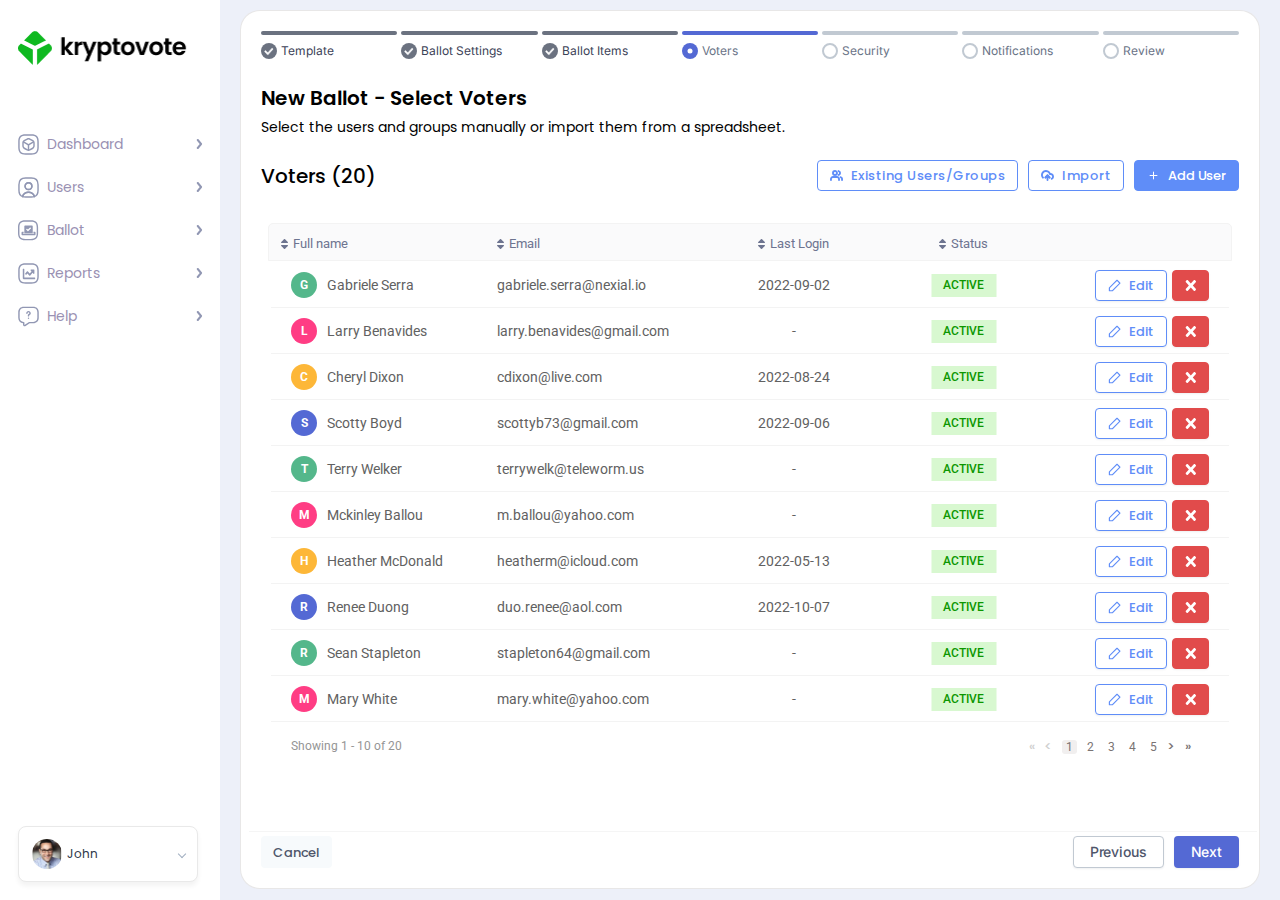
==== commit aae7065f: "werw" ====
--- a/index.html
+++ b/index.html
@@ -1623,6 +1623,31 @@
         </div>
       </form>
     </div>
+
+
+        <!-- alert box -->
+        <div class="confirm" id="confirm">
+          <div class="confirm__inner">
+            <h3>
+              Confirm Discard changes
+            </h3>
+            <p>
+              Your changes haven’t been saved. <br>
+              Are you sure that you want to discard all changes?
+            </p>
+            <div class="confirm__inner-buttons">
+              <button class="button secondary" id="confirmClose">
+                Cancel
+              </button>
+              <button class="button primary" id="confirmChange">
+                <svg>
+                  <use xlink:href="#bin"></use>
+                </svg>
+                Discard Changes
+              </button>
+            </div>
+          </div>
+        </div>
     <!-- modals end
      =========================================== -->
     <!-- Sprites
--- a/css/main.css
+++ b/css/main.css
@@ -802,9 +802,186 @@
 table.items .button.secondary:hover svg {
   stroke: #fff;
 }
+table.items tbody tr {
+  -webkit-animation-name: fadeUp;
+          animation-name: fadeUp;
+  -webkit-animation-duration: 0.3s;
+          animation-duration: 0.3s;
+}
 table.items tbody tr::after {
   left: 0;
   width: calc(100% + 15px);
+}
+table.items .shadow {
+  background-color: #e3e8f1;
+  position: relative;
+  -webkit-animation: none !important;
+          animation: none !important;
+}
+table.items .shadow:after {
+  content: "";
+  width: calc(100% + 4px);
+  height: calc(100% + 4px);
+  border: 2px dashed #AC9D9D;
+  position: absolute;
+  top: -2px;
+  left: -2px;
+  z-index: 10;
+}
+table.questions {
+  max-width: 680px;
+  min-width: 380px !important;
+  padding: unset;
+}
+table.questions tr {
+  -webkit-animation-name: fadeUp;
+          animation-name: fadeUp;
+  -webkit-animation-duration: 0.3s;
+          animation-duration: 0.3s;
+}
+table.questions td {
+  padding: 15px 10px !important;
+}
+table.questions td:nth-child(2) {
+  width: 115px;
+  min-width: 115px;
+  padding: 7.5px 10px !important;
+}
+table.questions td:nth-child(2) p {
+  font-size: 12px;
+  line-height: 14px;
+  position: relative;
+  display: -webkit-box;
+  display: -ms-flexbox;
+  display: flex;
+  -webkit-box-align: center;
+      -ms-flex-align: center;
+          align-items: center;
+  -webkit-box-pack: center;
+      -ms-flex-pack: center;
+          justify-content: center;
+}
+table.questions td:nth-child(2) p span {
+  position: relative;
+  margin-right: unset;
+  padding: 3px 4px;
+  margin: 0 auto;
+  text-align: center;
+}
+table.questions td:nth-child(2) p span strong {
+  position: relative;
+  font-weight: 500;
+  z-index: 2;
+}
+table.questions td:nth-child(2) p span::before {
+  content: "";
+  width: 100%;
+  height: 100%;
+  background-color: #efcfcf;
+  border-radius: 3px;
+  position: absolute;
+  top: 0;
+  left: 0;
+}
+table.questions td:nth-child(2) p span.blue::before {
+  background-color: #c2f2f5;
+}
+table.questions td:nth-child(2) p span.green::before {
+  background-color: #c5f3c7;
+}
+table.questions td:nth-child(2) p span.orange::before {
+  background-color: #ffc977;
+}
+table.questions td:nth-child(2) p span.violet::before {
+  background-color: #e39eee;
+}
+table.questions td:nth-child(2) p span.yellow::before {
+  background-color: #e3fc4c;
+}
+table.questions td:nth-child(2) p span.gray::before {
+  background-color: #f2f2f2;
+}
+table.questions td:nth-child(2) p span.lightViolet {
+  color: #fff7f7;
+}
+table.questions td:nth-child(2) p span.lightViolet::before {
+  background-color: #a7a6ea;
+}
+table.questions td:nth-child(3) {
+  padding-right: unset;
+  height: 18px;
+  max-width: 370px;
+}
+table.questions td:nth-child(3) h3 {
+  color: #616161;
+  white-space: nowrap;
+  text-overflow: ellipsis;
+  overflow: hidden;
+  font-weight: 400;
+}
+table.questions td:nth-child(4) {
+  width: 115px;
+  min-width: unset;
+}
+table.scoring {
+  background-color: unset;
+  min-width: 200px;
+  padding: 0;
+  border-collapse: collapse;
+}
+table.scoring tbody tr {
+  -webkit-animation-name: fadeUp;
+          animation-name: fadeUp;
+  -webkit-animation-duration: 0.3s;
+          animation-duration: 0.3s;
+}
+table.scoring tbody tr::after {
+  background-color: #eeeeee;
+}
+table.scoring td {
+  background-color: #fff;
+  padding: 7.5px 10px;
+}
+table.scoring td:last-child {
+  padding-right: 18px;
+}
+table.scoring td:last-child .button {
+  margin-left: auto;
+}
+table.scoring td .button.close {
+  padding: 5px 7px;
+  border: 1px solid #eb9595;
+}
+table.scoring td .button.close svg {
+  width: 8px;
+  height: 8px;
+}
+table.scoring td h3 {
+  -webkit-user-select: none;
+     -moz-user-select: none;
+      -ms-user-select: none;
+          user-select: none;
+  display: -webkit-box;
+  display: -ms-flexbox;
+  display: flex;
+  -webkit-box-align: center;
+      -ms-flex-align: center;
+          align-items: center;
+  font-size: 14px;
+  line-height: 20px;
+  color: #000;
+  margin-bottom: 0;
+}
+table.scoring td h3 span {
+  width: 41px;
+  height: 41px;
+  margin-right: 9px;
+}
+table.scoring td h3 span img {
+  width: 100%;
+  height: 100%;
+  -o-object-fit: contain;
+     object-fit: contain;
 }
 table th {
   padding: 11px 0;
@@ -874,21 +1051,8 @@
   padding: 7.5px 15px 7.5px 0;
   min-width: 150px;
 }
-table td.draggable {
-  width: 22px;
-  min-width: unset;
-  cursor: -webkit-grab;
-  cursor: grab;
-}
-table td.draggable:active {
-  cursor: -webkit-grabbing !important;
-  cursor: grabbing !important;
-}
-table td.draggable svg {
-  width: 22px;
-  height: 16px;
-  fill: #d8d8d8;
-  pointer-events: none;
+table td:first-child {
+  min-width: 190px;
 }
 table td:last-child {
   padding-right: 0;
@@ -1040,11 +1204,30 @@
 table td .listItems h3 {
   color: #616161;
 }
+table td .listItems p {
+  margin-left: 10px;
+}
 table td .listItems svg {
   width: 22px;
   height: 16px;
   fill: #d8d8d8;
   margin-right: 21px;
+}
+table td.draggable {
+  width: 22px;
+  min-width: unset;
+  cursor: -webkit-grab;
+  cursor: grab;
+}
+table td.draggable:active {
+  cursor: -webkit-grabbing !important;
+  cursor: grabbing !important;
+}
+table td.draggable svg {
+  width: 22px;
+  height: 16px;
+  fill: #d8d8d8;
+  pointer-events: none;
 }
 table tbody tr {
   position: relative;
@@ -1138,7 +1321,6 @@
   font-weight: 500;
   color: #000;
   font-family: "Poppins", sans-serif;
-  font-weight: 500;
 }
 .list__tools h2.strong {
   font-weight: 600;
@@ -1290,9 +1472,10 @@
   margin: 0;
 }
 .list.sm table {
-  min-width: 460px;
+  min-width: 500px;
   -webkit-box-shadow: unset;
           box-shadow: unset;
+  overflow: hidden;
 }
 .list.sm table td {
   -webkit-box-shadow: unset !important;
@@ -1305,10 +1488,19 @@
 .list.sm table td:nth-child(2) {
   padding-left: 15px;
 }
+.list.sm table td .button.secondary svg {
+  fill: transparent;
+  stroke: #5f8df8;
+}
+.list.sm table td .button.secondary:hover svg {
+  stroke: #fff;
+}
 
 .shadow {
   background-color: #e3e8f1;
   position: relative;
+  -webkit-animation: none !important;
+          animation: none !important;
 }
 .shadow:after {
   content: "";
@@ -1414,6 +1606,26 @@
   }
   to {
     opacity: 1;
+    -webkit-transform: translate3d(0, 0, 0);
+            transform: translate3d(0, 0, 0);
+  }
+}
+@-webkit-keyframes fadeUp {
+  from {
+    -webkit-transform: translate3d(0, 15%, 0);
+            transform: translate3d(0, 15%, 0);
+  }
+  to {
+    -webkit-transform: translate3d(0, 0, 0);
+            transform: translate3d(0, 0, 0);
+  }
+}
+@keyframes fadeUp {
+  from {
+    -webkit-transform: translate3d(0, 15%, 0);
+            transform: translate3d(0, 15%, 0);
+  }
+  to {
     -webkit-transform: translate3d(0, 0, 0);
             transform: translate3d(0, 0, 0);
   }
@@ -2379,6 +2591,7 @@
   width: 100%;
 }
 .questionItem__button-text {
+  width: calc(100% - 55px);
   max-width: 280px;
 }
 .questionItem__content {
@@ -2441,6 +2654,7 @@
   margin-bottom: 7px;
 }
 .questionItem__content-scale label {
+  cursor: pointer;
   display: -webkit-box;
   display: -ms-flexbox;
   display: flex;
@@ -2451,6 +2665,7 @@
 }
 .questionItem__content-check {
   margin-bottom: 30px;
+  cursor: pointer;
 }
 .questionItem__content-options h4 {
   margin-bottom: 5px;
@@ -2480,6 +2695,7 @@
   overflow: hidden;
   -webkit-transition: 0.3s ease;
   transition: 0.3s ease;
+  padding: 2px;
 }
 .questionItem__content-table.active {
   max-height: 400px;
@@ -2513,709 +2729,6 @@
   margin-bottom: 30px;
 }
 
-table {
-  width: 100%;
-  text-align: left;
-  padding: 0 10px;
-  position: relative;
-  background-color: #fff;
-  border-radius: 5px;
-  min-width: 800px;
-}
-table.items {
-  -webkit-box-shadow: unset;
-          box-shadow: unset;
-  min-width: 400px;
-  padding: 0 15px 0 10px;
-}
-table.items .button.close {
-  padding: 9px 11px;
-  background-color: #E14B4B;
-  border: 1px solid #EB9595;
-}
-table.items .button.close svg {
-  width: 11px;
-  height: 11px;
-  fill: #fff;
-  margin: 0;
-}
-table.items .button.close:hover {
-  background-color: #fff;
-  opacity: 1;
-}
-table.items .button.close:hover svg {
-  fill: #e14b4b;
-}
-table.items .button.secondary {
-  background-color: #fff;
-  color: #5f8df8;
-  border: 1px solid #E4E4E4;
-  color: #6C6C6C;
-  margin-right: 15px;
-  padding: 5px 11px;
-}
-table.items .button.secondary svg {
-  fill: transparent;
-  stroke: #6C6C6C;
-}
-table.items .button.secondary:hover {
-  background-color: #5f8df8;
-  color: #fff;
-  opacity: 1;
-  border-color: transparent;
-}
-table.items .button.secondary:hover svg {
-  stroke: #fff;
-}
-table.items tbody tr::after {
-  left: 0;
-  width: calc(100% + 15px);
-}
-table.questions {
-  max-width: 680px;
-  min-width: 380px !important;
-  padding: unset;
-}
-table.questions td {
-  padding: 15px 10px !important;
-}
-table.questions td:nth-child(2) {
-  width: 115px;
-  min-width: 115px;
-  padding: 7.5px 10px !important;
-}
-table.questions td:nth-child(2) p {
-  font-size: 12px;
-  line-height: 14px;
-  position: relative;
-  display: -webkit-box;
-  display: -ms-flexbox;
-  display: flex;
-  -webkit-box-align: center;
-      -ms-flex-align: center;
-          align-items: center;
-  -webkit-box-pack: center;
-      -ms-flex-pack: center;
-          justify-content: center;
-}
-table.questions td:nth-child(2) p span {
-  position: relative;
-  margin-right: unset;
-  padding: 3px 4px;
-  margin: 0 auto;
-  text-align: center;
-}
-table.questions td:nth-child(2) p span strong {
-  position: relative;
-  font-weight: 500;
-  z-index: 2;
-}
-table.questions td:nth-child(2) p span::before {
-  content: "";
-  width: 100%;
-  height: 100%;
-  background-color: #efcfcf;
-  border-radius: 3px;
-  position: absolute;
-  top: 0;
-  left: 0;
-}
-table.questions td:nth-child(2) p span.blue::before {
-  background-color: #c2f2f5;
-}
-table.questions td:nth-child(2) p span.green::before {
-  background-color: #c5f3c7;
-}
-table.questions td:nth-child(2) p span.orange::before {
-  background-color: #ffc977;
-}
-table.questions td:nth-child(2) p span.violet::before {
-  background-color: #e39eee;
-}
-table.questions td:nth-child(2) p span.yellow::before {
-  background-color: #e3fc4c;
-}
-table.questions td:nth-child(2) p span.gray::before {
-  background-color: #f2f2f2;
-}
-table.questions td:nth-child(2) p span.lightViolet {
-  color: #fff7f7;
-}
-table.questions td:nth-child(2) p span.lightViolet::before {
-  background-color: #a7a6ea;
-}
-table.questions td:nth-child(3) {
-  padding-right: unset;
-  height: 18px;
-  max-width: 370px;
-}
-table.questions td:nth-child(3) h3 {
-  color: #616161;
-  white-space: nowrap;
-  text-overflow: ellipsis;
-  overflow: hidden;
-  font-weight: 400;
-}
-table.questions td:nth-child(4) {
-  width: 115px;
-  min-width: unset;
-}
-table.scoring {
-  background-color: unset;
-  min-width: 200px;
-  padding: 0;
-}
-table.scoring tbody tr::after {
-  background-color: #eeeeee;
-}
-table.scoring td {
-  background-color: unset;
-  padding: 7.5px 10px;
-}
-table.scoring td:last-child {
-  padding-right: 18px;
-}
-table.scoring td:last-child .button {
-  margin-left: auto;
-}
-table.scoring td .button.close {
-  padding: 5px 7px;
-  border: 1px solid #eb9595;
-}
-table.scoring td .button.close svg {
-  width: 8px;
-  height: 8px;
-}
-table.scoring td h3 {
-  display: -webkit-box;
-  display: -ms-flexbox;
-  display: flex;
-  -webkit-box-align: center;
-      -ms-flex-align: center;
-          align-items: center;
-  font-size: 14px;
-  line-height: 20px;
-  color: #000;
-  margin-bottom: 0;
-}
-table.scoring td h3 span {
-  width: 41px;
-  height: 41px;
-  margin-right: 9px;
-}
-table.scoring td h3 span img {
-  width: 100%;
-  height: 100%;
-  -o-object-fit: contain;
-     object-fit: contain;
-}
-table th {
-  padding: 11px 0;
-}
-table th h5 {
-  font-size: 13px;
-  line-height: 14px;
-  color: #6d7490;
-  padding-left: 12px;
-  position: relative;
-  font-weight: 400;
-  z-index: 2;
-}
-table th h5 span {
-  width: 7px;
-  height: 10px;
-  position: absolute;
-  left: 0;
-  top: 48%;
-  -webkit-transform: translateY(-50%);
-          transform: translateY(-50%);
-}
-table th h5 span img {
-  width: 100%;
-  height: 4px;
-  position: absolute;
-  top: 0;
-  left: 0;
-  cursor: pointer;
-  -webkit-transition: all 0.2s ease-in-out 0s;
-  transition: all 0.2s ease-in-out 0s;
-  -moz-transition: all 0.2s ease-in-out 0s;
-}
-table th h5 span img:hover {
-  opacity: 0.8;
-}
-table th h5 span img:nth-child(2) {
-  top: unset;
-  bottom: 0;
-}
-table th h5.center {
-  display: table;
-  margin: 0 auto;
-}
-table thead {
-  position: sticky;
-  z-index: 3;
-  top: -14px;
-  left: 0;
-}
-table thead tr {
-  position: relative;
-}
-table thead tr::after {
-  content: "";
-  width: calc(100% + 26px);
-  height: calc(100% + 2px);
-  position: absolute;
-  top: -3px;
-  left: -13px;
-  background: #fafafb;
-  border: 1px solid #f3f3f3;
-  border-radius: 5px 5px 0px 0px;
-}
-table td {
-  background: #fff;
-  padding: 7.5px 15px 7.5px 0;
-  min-width: 150px;
-}
-table td:last-child {
-  padding-right: 0;
-  padding-left: 15px;
-}
-table td h5 {
-  display: -webkit-box;
-  display: -ms-flexbox;
-  display: flex;
-  -webkit-box-align: center;
-      -ms-flex-align: center;
-          align-items: center;
-  font-size: 14px;
-  font-weight: 400;
-  line-height: 16px;
-}
-table td h5 p {
-  margin-right: 10px;
-  width: 26px;
-  height: 26px;
-  border-radius: 50%;
-  background-color: #54b78b;
-  position: relative;
-}
-table td h5 p span {
-  font-size: 12px;
-  line-height: 14px;
-  font-weight: 700;
-  position: relative;
-  text-transform: uppercase;
-  color: #fff;
-  display: block;
-  position: absolute;
-  top: 50%;
-  left: 50%;
-  -webkit-transform: translate(-50%, -50%);
-          transform: translate(-50%, -50%);
-}
-table td h5 p.blue {
-  background-color: #5469d4;
-}
-table td h5 p.red {
-  background-color: #ff3d84;
-}
-table td h5 p.yellow {
-  background-color: #fdb738;
-}
-table td a {
-  font-size: 14px;
-  line-height: 16px;
-  color: #616161;
-  font-weight: 400;
-}
-table td .button__row {
-  display: -webkit-box;
-  display: -ms-flexbox;
-  display: flex;
-  -webkit-box-pack: end;
-      -ms-flex-pack: end;
-          justify-content: flex-end;
-}
-table td .button__row .button {
-  margin-right: 5px;
-}
-table td .button__row .button:last-child {
-  margin: unset;
-}
-table td .button__row .button.edit {
-  background: #fff;
-  border: 1px solid #5f8df8;
-  border-radius: 3px;
-  color: #5f8df8;
-}
-table td .button__row .button.edit svg {
-  fill: #5f8df8;
-}
-table td .button__row .button.edit:hover {
-  color: #fff;
-  background-color: #5f8df8;
-}
-table td .button__row .button.edit:hover svg {
-  fill: #fff;
-}
-table td h6 {
-  color: #0c9700;
-  border-radius: 4px;
-  font-size: 12px;
-  font-weight: 500;
-  position: relative;
-  padding: 3px 0;
-}
-table td h6 span {
-  position: relative;
-}
-table td h6::before {
-  content: "";
-  width: 100%;
-  max-width: 65px;
-  background-color: #d8f8d0;
-  height: 100%;
-  left: 50%;
-  top: 0;
-  position: absolute;
-  -webkit-transform: translateX(-50%);
-          transform: translateX(-50%);
-}
-table td.center {
-  text-align: center;
-  padding: 7.5px 10px 7.5px 10px;
-}
-table td .checkbox__wrapper {
-  display: -webkit-box;
-  display: -ms-flexbox;
-  display: flex;
-  -webkit-box-align: center;
-      -ms-flex-align: center;
-          align-items: center;
-}
-table td .checkbox__wrapper label {
-  cursor: pointer;
-}
-table td .checkbox__wrapper span img {
-  width: 13px;
-  height: 10px;
-}
-table td .listItems {
-  display: -webkit-box;
-  display: -ms-flexbox;
-  display: flex;
-  -webkit-box-align: center;
-      -ms-flex-align: center;
-          align-items: center;
-}
-table td .listItems span {
-  width: 45px;
-  height: 45px;
-  border-radius: 50%;
-  overflow: hidden;
-  margin-right: 29px;
-  font-weight: 400;
-  font-family: "Roboto", sans-serif;
-}
-table td .listItems span img {
-  width: 100%;
-  height: 100%;
-  -o-object-fit: cover;
-     object-fit: cover;
-}
-table td .listItems h3 {
-  color: #616161;
-}
-table td .listItems svg {
-  width: 22px;
-  height: 16px;
-  fill: #d8d8d8;
-  margin-right: 21px;
-}
-table td.draggable {
-  width: 22px;
-  min-width: unset;
-  cursor: -webkit-grab;
-  cursor: grab;
-}
-table td.draggable:active {
-  cursor: -webkit-grabbing !important;
-  cursor: grabbing !important;
-}
-table td.draggable svg {
-  width: 22px;
-  height: 16px;
-  fill: #d8d8d8;
-  pointer-events: none;
-}
-table tbody tr {
-  position: relative;
-}
-table tbody tr:after {
-  content: "";
-  width: calc(100% + 20px);
-  height: 1px;
-  background-color: #f3f3f3;
-  position: absolute;
-  bottom: 0;
-  left: -10px;
-}
-table tbody tr:last-child::after {
-  display: none;
-}
-table tfoot {
-  display: table-footer-group;
-  position: relative;
-}
-table tfoot tr {
-  position: relative;
-}
-table tfoot td {
-  padding: 16px 0 16px 10px;
-  color: #959595;
-  font-size: 12px;
-}
-table tfoot td:last-child {
-  padding-left: 0;
-}
-table tfoot td .pagination {
-  display: -webkit-box;
-  display: -ms-flexbox;
-  display: flex;
-  -webkit-box-align: center;
-      -ms-flex-align: center;
-          align-items: center;
-  position: absolute;
-  top: 50%;
-  right: 28px;
-  -webkit-transform: translateY(-50%);
-          transform: translateY(-50%);
-}
-table tfoot td .pagination .button {
-  padding: unset;
-  background-color: unset;
-  margin-right: 10px;
-  color: #d0d0d0;
-  line-height: 12px;
-}
-table tfoot td .pagination .button:last-child {
-  margin-right: unset;
-}
-table tfoot td .pagination .button.active {
-  color: #7a7373;
-}
-table tfoot td .pagination a {
-  font-size: 12px;
-  line-height: 14px;
-  color: #7a7373;
-  margin-right: 6px;
-  border-radius: 3px;
-  padding: 0 4px;
-}
-table tfoot td .pagination a:last-child {
-  margin-right: 10px;
-}
-table tfoot td .pagination a.active {
-  background-color: #f1efef;
-}
-table tfoot td .pagination a:hover {
-  background-color: #f1efef;
-}
-
-.list__tools {
-  display: -webkit-box;
-  display: -ms-flexbox;
-  display: flex;
-  -webkit-box-pack: justify;
-      -ms-flex-pack: justify;
-          justify-content: space-between;
-  -webkit-box-align: center;
-      -ms-flex-align: center;
-          align-items: center;
-  margin-bottom: 20px;
-}
-.list__tools h2 {
-  font-size: 20px;
-  line-height: 20px;
-  font-weight: 500;
-  color: #000;
-  font-family: "Poppins", sans-serif;
-}
-.list__tools h2.strong {
-  font-weight: 600;
-}
-.list__tools-buttons {
-  display: -webkit-box;
-  display: -ms-flexbox;
-  display: flex;
-  -webkit-box-pack: justify;
-      -ms-flex-pack: justify;
-          justify-content: space-between;
-}
-.list__tools-buttons .button {
-  margin-right: 10px;
-}
-.list__tools-buttons .button:last-child {
-  margin-right: unset;
-}
-.list__tools-buttons .button.secondary {
-  letter-spacing: 0.5px;
-}
-.list__tools-buttons .button.secondary svg {
-  fill: transparent;
-  stroke: #5f8df8;
-  stroke-width: 2px;
-}
-.list__tools-buttons .button.secondary:hover svg {
-  stroke: #fff;
-}
-.list__tools-buttons .searchButton {
-  position: relative;
-  background: #f9fbff;
-  border-radius: 30px;
-  padding: 10px 20px 10px 41px;
-  width: 229px;
-  margin-right: 17px;
-}
-.list__tools-buttons .searchButton svg {
-  width: 26px;
-  height: 24px;
-  fill: #fff;
-  position: absolute;
-  left: 8px;
-  top: 50%;
-  -webkit-transform: translateY(-50%);
-          transform: translateY(-50%);
-  cursor: pointer;
-  -webkit-transition: all 0.2s ease-in-out 0s;
-  transition: all 0.2s ease-in-out 0s;
-  -moz-transition: all 0.2s ease-in-out 0s;
-}
-.list__tools-buttons .searchButton svg:hover {
-  opacity: 0.8;
-}
-.list__tools-buttons .searchButton input {
-  font-family: "Poppins", sans-serif;
-  line-height: 18px;
-  font-size: 12px;
-  background: #f9fbff;
-}
-.list__tools-buttons .searchButton input::-webkit-input-placeholder {
-  font-size: 12px;
-  color: #b5b7c0;
-}
-.list__tools-buttons .searchButton input::-moz-placeholder {
-  font-size: 12px;
-  color: #b5b7c0;
-}
-.list__tools-buttons .searchButton input:-ms-input-placeholder {
-  font-size: 12px;
-  color: #b5b7c0;
-}
-.list__tools-buttons .searchButton input::-ms-input-placeholder {
-  font-size: 12px;
-  color: #b5b7c0;
-}
-.list__tools-buttons .searchButton input::placeholder {
-  font-size: 12px;
-  color: #b5b7c0;
-}
-.list__tools-buttons .selectButton {
-  width: 163px;
-  font-family: "Poppins", sans-serif;
-  background: #f9fbff;
-  border-radius: 30px;
-  position: relative;
-  padding: 10px 48px 10px 16px;
-  cursor: pointer;
-  -webkit-transition: all 0.2s ease-in-out 0s;
-  transition: all 0.2s ease-in-out 0s;
-  -moz-transition: all 0.2s ease-in-out 0s;
-}
-.list__tools-buttons .selectButton svg {
-  fill: #fff;
-  width: 10px;
-  height: 6px;
-  position: absolute;
-  right: 16px;
-  top: 50%;
-  -webkit-transform: translateY(-50%);
-          transform: translateY(-50%);
-}
-.list__tools-buttons .selectButton p {
-  font-family: "Poppins", sans-serif;
-  color: #7e7e7e;
-  line-height: 18px;
-}
-.list__tools-buttons .selectButton p strong {
-  font-weight: 600;
-  color: #3d3c42;
-}
-.list__tools-buttons .selectButton:hover {
-  opacity: 0.8;
-}
-.list__table {
-  height: calc(100vh - 280px);
-  overflow: auto;
-  padding: 15px 15px 0 15px;
-  margin: 0 -5px;
-}
-.list__table table {
-  border-spacing: 0;
-}
-.list__table td:first-child {
-  padding-left: 10px;
-}
-.list__table td:last-child {
-  padding-right: 10px;
-}
-.list__table tr.shadow {
-  position: relative;
-  -webkit-box-sizing: border-box;
-          box-sizing: border-box;
-  background-color: #e3e8f1;
-  border: 2px dashed #AC9D9D !important;
-  border-top: 2px dashed #AC9D9D !important;
-}
-.list__table tr.shadow td {
-  opacity: 0;
-}
-.list.sm {
-  max-width: 680px;
-}
-.list.sm .list__tools {
-  margin-bottom: 20px;
-}
-.list.sm .list__table {
-  padding: 0;
-  margin: 0;
-}
-.list.sm table {
-  min-width: 460px;
-  -webkit-box-shadow: unset;
-          box-shadow: unset;
-  overflow: hidden;
-}
-.list.sm table td {
-  -webkit-box-shadow: unset !important;
-          box-shadow: unset !important;
-  -webkit-user-select: none;
-     -moz-user-select: none;
-      -ms-user-select: none;
-          user-select: none;
-}
-.list.sm table td:nth-child(2) {
-  padding-left: 15px;
-}
-.list.sm table td .button.secondary svg {
-  fill: transparent;
-  stroke: #5f8df8;
-}
-.list.sm table td .button.secondary:hover svg {
-  stroke: #fff;
-}
-
 .confirm {
   z-index: 7;
   position: fixed;
@@ -3224,6 +2737,15 @@
   width: 100%;
   height: 100%;
   overflow-y: auto;
+  display: none;
+  background-color: rgba(0, 0, 0, 0.4);
+  display: none;
+  -webkit-box-pack: center;
+      -ms-flex-pack: center;
+          justify-content: center;
+  -webkit-box-align: center;
+      -ms-flex-align: center;
+          align-items: center;
 }
 .confirm__inner {
   padding: 30px;
@@ -3235,11 +2757,6 @@
   width: calc(100% - 30px);
   max-width: 500px;
   text-align: center;
-  position: absolute;
-  top: 50%;
-  left: 50%;
-  -webkit-transform: translate(-50%, -50%);
-          transform: translate(-50%, -50%);
 }
 .confirm__inner h3 {
   color: #3d3d3d;
@@ -3281,7 +2798,9 @@
   stroke: #C9220B;
 }
 .confirm.active {
-  display: block;
+  display: -webkit-box;
+  display: -ms-flexbox;
+  display: flex;
 }
 .confirm.active .confirm__inner {
   -webkit-animation-name: fadeInUp;
@@ -3459,6 +2978,21 @@
         -ms-flex-pack: start;
             justify-content: flex-start;
   }
+  .list__tools.ques {
+    -webkit-box-orient: horizontal;
+    -webkit-box-direction: normal;
+        -ms-flex-direction: row;
+            flex-direction: row;
+    -webkit-box-pack: justify;
+        -ms-flex-pack: justify;
+            justify-content: space-between;
+    -webkit-box-align: center;
+        -ms-flex-align: center;
+            align-items: center;
+  }
+  .list__tools.ques h2 {
+    margin-bottom: 0;
+  }
   .list__tools h2 {
     margin-bottom: 20px;
   }
@@ -3545,6 +3079,24 @@
   .list__tools h2 {
     font-size: 18px;
     margin-bottom: 15px;
+  }
+  .list__tools.ques {
+    -webkit-box-orient: horizontal;
+    -webkit-box-direction: normal;
+        -ms-flex-direction: row;
+            flex-direction: row;
+    -webkit-box-pack: justify;
+        -ms-flex-pack: justify;
+            justify-content: space-between;
+    -webkit-box-align: center;
+        -ms-flex-align: center;
+            align-items: center;
+  }
+  .list__tools.ques .list__tools-buttons {
+    width: unset;
+  }
+  .list__tools.ques .list__tools-buttons .button {
+    margin: 0;
   }
   .list__tools-buttons {
     -ms-flex-wrap: wrap;
@@ -3672,6 +3224,11 @@
     padding: 4px 10px;
   }
 
+  .question__inner {
+    margin: 0;
+    width: 100%;
+  }
+
   .list.sm .list__table {
     height: calc(100vh - 450px);
   }
